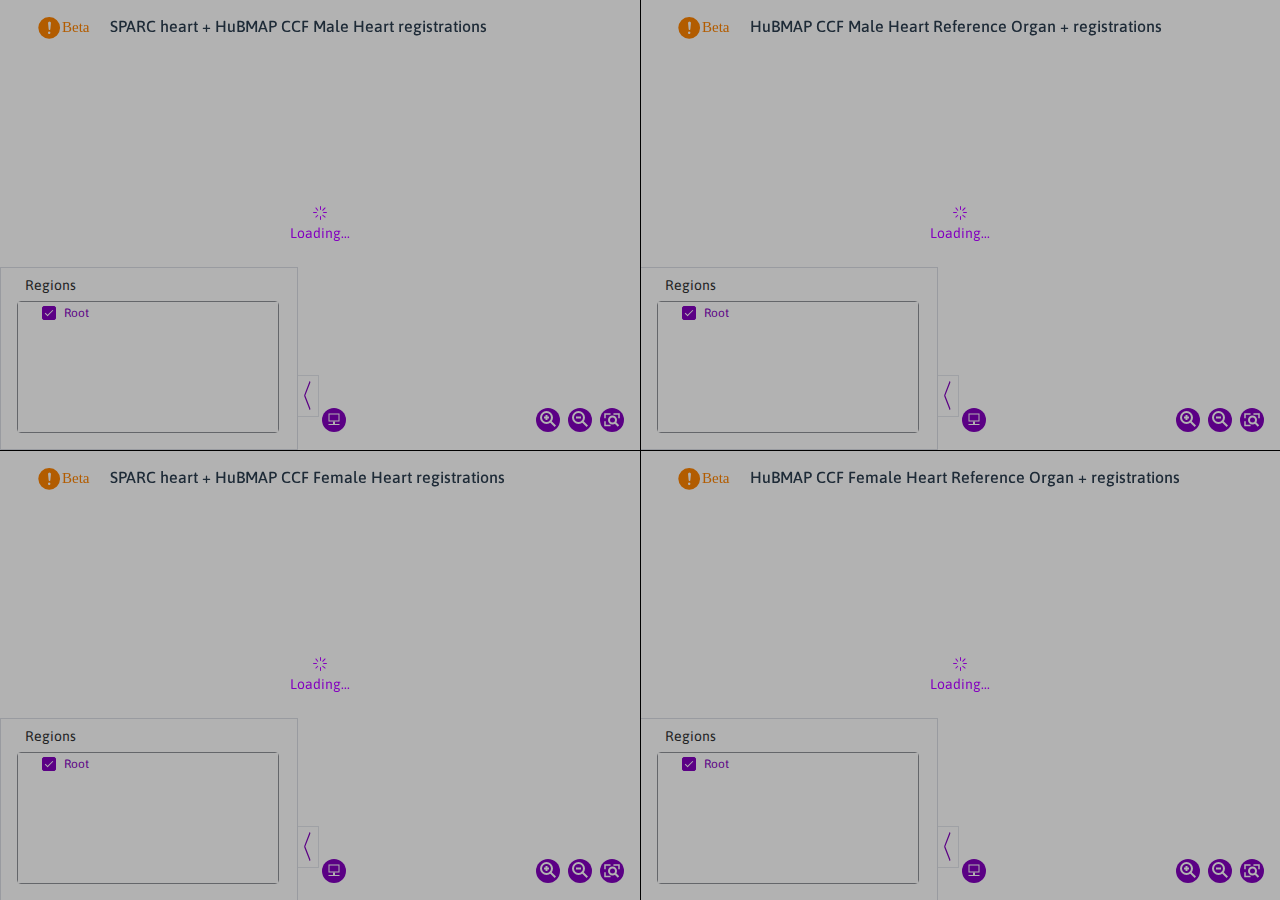
==== scaffold-viewer-demo/index.html @ 74f2f393 "Initial commit" ====
<!DOCTYPE html>
<html lang="">

<head>
  <meta charset="utf-8">
  <meta http-equiv="X-UA-Compatible" content="IE=edge">
  <meta name="viewport" content="width=device-width,initial-scale=1">
  <title>CCF-SPARC Pilot -- HuBMAP CCF Tissue Block registrations mapped to SPARC scaffold registrations</title>
  <link href="css/app.79a2d7ca.css" rel="preload" as="style">
  <link href="css/chunk-vendors.4224a44b.css" rel="preload" as="style">
  <link href="js/app.f79fb418.js" rel="preload" as="script">
  <link href="js/chunk-vendors.e2a6d10a.js" rel="preload" as="script">
  <link href="css/chunk-vendors.4224a44b.css" rel="stylesheet">
  <link href="css/app.79a2d7ca.css" rel="stylesheet">
</head>

<body>
  <div id="app"></div>
  <script src="js/chunk-vendors.e2a6d10a.js"></script>
  <script src="js/app.f79fb418.js"></script>
</body>

</html>
---- scaffold-viewer-demo/css/app.79a2d7ca.css ----
#app{font-family:Asap,sans-serif;-webkit-font-smoothing:antialiased;-moz-osx-font-smoothing:grayscale;text-align:center;color:#2c3e50;height:100%;width:100%;overflow:hidden}#app,.title{position:absolute}.title{top:17px;left:110px;z-index:1000;font-size:16px;font-weight:500}.left-top{border-right:1px solid #000;border-bottom:1px solid #000;z-index:2}.left-top,.right-top{height:50%;width:50%;position:absolute}.right-top{left:50%}.left-bottom{border-right:1px solid #000;z-index:2}.left-bottom,.right-bottom{top:50%;height:50%;width:50%;border-top:1px solid #000;position:absolute}.right-bottom{left:50%}body{margin:0}
---- scaffold-viewer-demo/css/chunk-vendors.4224a44b.css ----
@import url(https://fonts.googleapis.com/css?family=Asap:400,400i,500,600,700&display=swap);.el-tabs__header{padding:0;position:relative;margin:0 0 15px}.el-tabs__active-bar{position:absolute;bottom:0;left:0;height:2px;background-color:#409eff;z-index:1;-webkit-transition:-webkit-transform .3s cubic-bezier(.645,.045,.355,1);transition:-webkit-transform .3s cubic-bezier(.645,.045,.355,1);transition:transform .3s cubic-bezier(.645,.045,.355,1);transition:transform .3s cubic-bezier(.645,.045,.355,1),-webkit-transform .3s cubic-bezier(.645,.045,.355,1);list-style:none}.el-tabs__new-tab{float:right;border:1px solid #d3dce6;height:18px;width:18px;line-height:18px;margin:12px 0 9px 10px;border-radius:3px;text-align:center;font-size:12px;color:#d3dce6;cursor:pointer;-webkit-transition:all .15s;transition:all .15s}.el-tabs__new-tab .el-icon-plus{-webkit-transform:scale(.8);transform:scale(.8)}.el-tabs__new-tab:hover{color:#409eff}.el-tabs__nav-wrap{overflow:hidden;margin-bottom:-1px;position:relative}.el-tabs__nav-wrap:after{content:"";position:absolute;left:0;bottom:0;width:100%;height:2px;background-color:#e4e7ed;z-index:1}.el-tabs--border-card>.el-tabs__header .el-tabs__nav-wrap:after,.el-tabs--card>.el-tabs__header .el-tabs__nav-wrap:after{content:none}.el-tabs__nav-wrap.is-scrollable{padding:0 20px;-webkit-box-sizing:border-box;box-sizing:border-box}.el-tabs__nav-scroll{overflow:hidden}.el-tabs__nav-next,.el-tabs__nav-prev{position:absolute;cursor:pointer;line-height:44px;font-size:12px;color:#909399}.el-tabs__nav-next{right:0}.el-tabs__nav-prev{left:0}.el-tabs__nav{white-space:nowrap;position:relative;-webkit-transition:-webkit-transform .3s;transition:-webkit-transform .3s;transition:transform .3s;transition:transform .3s,-webkit-transform .3s;float:left;z-index:2}.el-tabs__nav.is-stretch{min-width:100%;display:-webkit-box;display:-ms-flexbox;display:flex}.el-tabs__nav.is-stretch>*{-webkit-box-flex:1;-ms-flex:1;flex:1;text-align:center}.el-tabs__item{padding:0 20px;height:40px;-webkit-box-sizing:border-box;box-sizing:border-box;line-height:40px;display:inline-block;list-style:none;font-size:14px;font-weight:500;color:#303133;position:relative}.el-tabs__item:focus,.el-tabs__item:focus:active{outline:0}.el-tabs__item:focus.is-active.is-focus:not(:active){-webkit-box-shadow:0 0 2px 2px #409eff inset;box-shadow:inset 0 0 2px 2px #409eff;border-radius:3px}.el-tabs__item .el-icon-close{border-radius:50%;text-align:center;-webkit-transition:all .3s cubic-bezier(.645,.045,.355,1);transition:all .3s cubic-bezier(.645,.045,.355,1);margin-left:5px}.el-tabs__item .el-icon-close:before{-webkit-transform:scale(.9);transform:scale(.9);display:inline-block}.el-tabs--card>.el-tabs__header .el-tabs__active-bar,.el-tabs--left.el-tabs--card .el-tabs__active-bar.is-left,.el-tabs--right.el-tabs--card .el-tabs__active-bar.is-right{display:none}.el-tabs__item .el-icon-close:hover{background-color:#c0c4cc;color:#fff}.el-tabs__item.is-active{color:#409eff}.el-tabs__item:hover{color:#409eff;cursor:pointer}.el-tabs__item.is-disabled{color:#c0c4cc;cursor:default}.el-tabs__content{overflow:hidden;position:relative}.el-tabs--card>.el-tabs__header{border-bottom:1px solid #e4e7ed}.el-tabs--card>.el-tabs__header .el-tabs__nav{border:1px solid #e4e7ed;border-bottom:none;border-radius:4px 4px 0 0;-webkit-box-sizing:border-box;box-sizing:border-box}.el-tabs--card>.el-tabs__header .el-tabs__item .el-icon-close{position:relative;font-size:12px;width:0;height:14px;vertical-align:middle;line-height:15px;overflow:hidden;top:-1px;right:-2px;-webkit-transform-origin:100% 50%;transform-origin:100% 50%}.el-tabs--card>.el-tabs__header .el-tabs__item{border-bottom:1px solid transparent;border-left:1px solid #e4e7ed;-webkit-transition:color .3s cubic-bezier(.645,.045,.355,1),padding .3s cubic-bezier(.645,.045,.355,1);transition:color .3s cubic-bezier(.645,.045,.355,1),padding .3s cubic-bezier(.645,.045,.355,1)}.el-tabs--card>.el-tabs__header .el-tabs__item:first-child{border-left:none}.el-tabs--card>.el-tabs__header .el-tabs__item.is-closable:hover{padding-left:13px;padding-right:13px}.el-tabs--card>.el-tabs__header .el-tabs__item.is-closable:hover .el-icon-close{width:14px}.el-tabs--card>.el-tabs__header .el-tabs__item.is-active{border-bottom-color:#fff}.el-tabs--card>.el-tabs__header .el-tabs__item.is-active.is-closable{padding-left:20px;padding-right:20px}.el-tabs--card>.el-tabs__header .el-tabs__item.is-active.is-closable .el-icon-close{width:14px}.el-tabs--border-card{background:#fff;border:1px solid #dcdfe6;-webkit-box-shadow:0 2px 4px 0 rgba(0,0,0,.12),0 0 6px 0 rgba(0,0,0,.04);box-shadow:0 2px 4px 0 rgba(0,0,0,.12),0 0 6px 0 rgba(0,0,0,.04)}.el-tabs--border-card>.el-tabs__content{padding:15px}.el-tabs--border-card>.el-tabs__header{background-color:#f5f7fa;border-bottom:1px solid #e4e7ed;margin:0}.el-tabs--border-card>.el-tabs__header .el-tabs__item{-webkit-transition:all .3s cubic-bezier(.645,.045,.355,1);transition:all .3s cubic-bezier(.645,.045,.355,1);border:1px solid transparent;margin-top:-1px;color:#909399}.el-tabs--border-card>.el-tabs__header .el-tabs__item+.el-tabs__item,.el-tabs--border-card>.el-tabs__header .el-tabs__item:first-child{margin-left:-1px}.el-tabs--border-card>.el-tabs__header .el-tabs__item.is-active{color:#409eff;background-color:#fff;border-right-color:#dcdfe6;border-left-color:#dcdfe6}.el-tabs--border-card>.el-tabs__header .el-tabs__item:not(.is-disabled):hover{color:#409eff}.el-tabs--border-card>.el-tabs__header .el-tabs__item.is-disabled{color:#c0c4cc}.el-tabs--border-card>.el-tabs__header .is-scrollable .el-tabs__item:first-child{margin-left:0}.el-tabs--bottom .el-tabs__item.is-bottom:nth-child(2),.el-tabs--bottom .el-tabs__item.is-top:nth-child(2),.el-tabs--top .el-tabs__item.is-bottom:nth-child(2),.el-tabs--top .el-tabs__item.is-top:nth-child(2){padding-left:0}.el-tabs--bottom .el-tabs__item.is-bottom:last-child,.el-tabs--bottom .el-tabs__item.is-top:last-child,.el-tabs--top .el-tabs__item.is-bottom:last-child,.el-tabs--top .el-tabs__item.is-top:last-child{padding-right:0}.el-tabs--bottom.el-tabs--border-card>.el-tabs__header .el-tabs__item:nth-child(2),.el-tabs--bottom.el-tabs--card>.el-tabs__header .el-tabs__item:nth-child(2),.el-tabs--bottom .el-tabs--left>.el-tabs__header .el-tabs__item:nth-child(2),.el-tabs--bottom .el-tabs--right>.el-tabs__header .el-tabs__item:nth-child(2),.el-tabs--top.el-tabs--border-card>.el-tabs__header .el-tabs__item:nth-child(2),.el-tabs--top.el-tabs--card>.el-tabs__header .el-tabs__item:nth-child(2),.el-tabs--top .el-tabs--left>.el-tabs__header .el-tabs__item:nth-child(2),.el-tabs--top .el-tabs--right>.el-tabs__header .el-tabs__item:nth-child(2){padding-left:20px}.el-tabs--bottom.el-tabs--border-card>.el-tabs__header .el-tabs__item:last-child,.el-tabs--bottom.el-tabs--card>.el-tabs__header .el-tabs__item:last-child,.el-tabs--bottom .el-tabs--left>.el-tabs__header .el-tabs__item:last-child,.el-tabs--bottom .el-tabs--right>.el-tabs__header .el-tabs__item:last-child,.el-tabs--top.el-tabs--border-card>.el-tabs__header .el-tabs__item:last-child,.el-tabs--top.el-tabs--card>.el-tabs__header .el-tabs__item:last-child,.el-tabs--top .el-tabs--left>.el-tabs__header .el-tabs__item:last-child,.el-tabs--top .el-tabs--right>.el-tabs__header .el-tabs__item:last-child{padding-right:20px}.el-tabs--bottom .el-tabs__header.is-bottom{margin-bottom:0;margin-top:10px}.el-tabs--bottom.el-tabs--border-card .el-tabs__header.is-bottom{border-bottom:0;border-top:1px solid #dcdfe6}.el-tabs--bottom.el-tabs--border-card .el-tabs__nav-wrap.is-bottom{margin-top:-1px;margin-bottom:0}.el-tabs--bottom.el-tabs--border-card .el-tabs__item.is-bottom:not(.is-active){border:1px solid transparent}.el-tabs--bottom.el-tabs--border-card .el-tabs__item.is-bottom{margin:0 -1px -1px}.el-tabs--left,.el-tabs--right{overflow:hidden}.el-tabs--left .el-tabs__header.is-left,.el-tabs--left .el-tabs__header.is-right,.el-tabs--left .el-tabs__nav-scroll,.el-tabs--left .el-tabs__nav-wrap.is-left,.el-tabs--left .el-tabs__nav-wrap.is-right,.el-tabs--right .el-tabs__header.is-left,.el-tabs--right .el-tabs__header.is-right,.el-tabs--right .el-tabs__nav-scroll,.el-tabs--right .el-tabs__nav-wrap.is-left,.el-tabs--right .el-tabs__nav-wrap.is-right{height:100%}.el-tabs--left .el-tabs__active-bar.is-left,.el-tabs--left .el-tabs__active-bar.is-right,.el-tabs--right .el-tabs__active-bar.is-left,.el-tabs--right .el-tabs__active-bar.is-right{top:0;bottom:auto;width:2px;height:auto}.el-tabs--left .el-tabs__nav-wrap.is-left,.el-tabs--left .el-tabs__nav-wrap.is-right,.el-tabs--right .el-tabs__nav-wrap.is-left,.el-tabs--right .el-tabs__nav-wrap.is-right{margin-bottom:0}.el-tabs--left .el-tabs__nav-wrap.is-left>.el-tabs__nav-next,.el-tabs--left .el-tabs__nav-wrap.is-left>.el-tabs__nav-prev,.el-tabs--left .el-tabs__nav-wrap.is-right>.el-tabs__nav-next,.el-tabs--left .el-tabs__nav-wrap.is-right>.el-tabs__nav-prev,.el-tabs--right .el-tabs__nav-wrap.is-left>.el-tabs__nav-next,.el-tabs--right .el-tabs__nav-wrap.is-left>.el-tabs__nav-prev,.el-tabs--right .el-tabs__nav-wrap.is-right>.el-tabs__nav-next,.el-tabs--right .el-tabs__nav-wrap.is-right>.el-tabs__nav-prev{height:30px;line-height:30px;width:100%;text-align:center;cursor:pointer}.el-tabs--left .el-tabs__nav-wrap.is-left>.el-tabs__nav-next i,.el-tabs--left .el-tabs__nav-wrap.is-left>.el-tabs__nav-prev i,.el-tabs--left .el-tabs__nav-wrap.is-right>.el-tabs__nav-next i,.el-tabs--left .el-tabs__nav-wrap.is-right>.el-tabs__nav-prev i,.el-tabs--right .el-tabs__nav-wrap.is-left>.el-tabs__nav-next i,.el-tabs--right .el-tabs__nav-wrap.is-left>.el-tabs__nav-prev i,.el-tabs--right .el-tabs__nav-wrap.is-right>.el-tabs__nav-next i,.el-tabs--right .el-tabs__nav-wrap.is-right>.el-tabs__nav-prev i{-webkit-transform:rotate(90deg);transform:rotate(90deg)}.el-tabs--left .el-tabs__nav-wrap.is-left>.el-tabs__nav-prev,.el-tabs--left .el-tabs__nav-wrap.is-right>.el-tabs__nav-prev,.el-tabs--right .el-tabs__nav-wrap.is-left>.el-tabs__nav-prev,.el-tabs--right .el-tabs__nav-wrap.is-right>.el-tabs__nav-prev{left:auto;top:0}.el-tabs--left .el-tabs__nav-wrap.is-left>.el-tabs__nav-next,.el-tabs--left .el-tabs__nav-wrap.is-right>.el-tabs__nav-next,.el-tabs--right .el-tabs__nav-wrap.is-left>.el-tabs__nav-next,.el-tabs--right .el-tabs__nav-wrap.is-right>.el-tabs__nav-next{right:auto;bottom:0}.el-tabs--left .el-tabs__active-bar.is-left,.el-tabs--left .el-tabs__nav-wrap.is-left:after{right:0;left:auto}.el-tabs--left .el-tabs__nav-wrap.is-left.is-scrollable,.el-tabs--left .el-tabs__nav-wrap.is-right.is-scrollable,.el-tabs--right .el-tabs__nav-wrap.is-left.is-scrollable,.el-tabs--right .el-tabs__nav-wrap.is-right.is-scrollable{padding:30px 0}.el-tabs--left .el-tabs__nav-wrap.is-left:after,.el-tabs--left .el-tabs__nav-wrap.is-right:after,.el-tabs--right .el-tabs__nav-wrap.is-left:after,.el-tabs--right .el-tabs__nav-wrap.is-right:after{height:100%;width:2px;bottom:auto;top:0}.el-tabs--left .el-tabs__nav.is-left,.el-tabs--left .el-tabs__nav.is-right,.el-tabs--right .el-tabs__nav.is-left,.el-tabs--right .el-tabs__nav.is-right{float:none}.el-tabs--left .el-tabs__item.is-left,.el-tabs--left .el-tabs__item.is-right,.el-tabs--right .el-tabs__item.is-left,.el-tabs--right .el-tabs__item.is-right{display:block}.el-tabs--left .el-tabs__header.is-left{float:left;margin-bottom:0;margin-right:10px}.el-tabs--left .el-tabs__nav-wrap.is-left{margin-right:-1px}.el-tabs--left .el-tabs__item.is-left{text-align:right}.el-tabs--left.el-tabs--card .el-tabs__item.is-left{border-left:none;border-right:1px solid #e4e7ed;border-bottom:none;border-top:1px solid #e4e7ed;text-align:left}.el-tabs--left.el-tabs--card .el-tabs__item.is-left:first-child{border-right:1px solid #e4e7ed;border-top:none}.el-tabs--left.el-tabs--card .el-tabs__item.is-left.is-active{border:1px solid #e4e7ed;border-right-color:#fff;border-left:none;border-bottom:none}.el-tabs--left.el-tabs--card .el-tabs__item.is-left.is-active:first-child{border-top:none}.el-tabs--left.el-tabs--card .el-tabs__item.is-left.is-active:last-child{border-bottom:none}.el-tabs--left.el-tabs--card .el-tabs__nav{border-radius:4px 0 0 4px;border-bottom:1px solid #e4e7ed;border-right:none}.el-tabs--left.el-tabs--card .el-tabs__new-tab{float:none}.el-tabs--left.el-tabs--border-card .el-tabs__header.is-left{border-right:1px solid #dfe4ed}.el-tabs--left.el-tabs--border-card .el-tabs__item.is-left{border:1px solid transparent;margin:-1px 0 -1px -1px}.el-tabs--left.el-tabs--border-card .el-tabs__item.is-left.is-active{border-color:#d1dbe5 transparent}.el-tabs--right .el-tabs__header.is-right{float:right;margin-bottom:0;margin-left:10px}.el-tabs--right .el-tabs__nav-wrap.is-right{margin-left:-1px}.el-tabs--right .el-tabs__nav-wrap.is-right:after{left:0;right:auto}.el-tabs--right .el-tabs__active-bar.is-right{left:0}.el-tabs--right.el-tabs--card .el-tabs__item.is-right{border-bottom:none;border-top:1px solid #e4e7ed}.el-tabs--right.el-tabs--card .el-tabs__item.is-right:first-child{border-left:1px solid #e4e7ed;border-top:none}.el-tabs--right.el-tabs--card .el-tabs__item.is-right.is-active{border:1px solid #e4e7ed;border-left-color:#fff;border-right:none;border-bottom:none}.el-tabs--right.el-tabs--card .el-tabs__item.is-right.is-active:first-child{border-top:none}.el-tabs--right.el-tabs--card .el-tabs__item.is-right.is-active:last-child{border-bottom:none}.el-tabs--right.el-tabs--card .el-tabs__nav{border-radius:0 4px 4px 0;border-bottom:1px solid #e4e7ed;border-left:none}.el-tabs--right.el-tabs--border-card .el-tabs__header.is-right{border-left:1px solid #dfe4ed}.el-tabs--right.el-tabs--border-card .el-tabs__item.is-right{border:1px solid transparent;margin:-1px -1px -1px 0}.el-tabs--right.el-tabs--border-card .el-tabs__item.is-right.is-active{border-color:#d1dbe5 transparent}.slideInLeft-transition,.slideInRight-transition{display:inline-block}.slideInRight-enter{-webkit-animation:slideInRight-enter .3s;animation:slideInRight-enter .3s}.slideInRight-leave{position:absolute;left:0;right:0;-webkit-animation:slideInRight-leave .3s;animation:slideInRight-leave .3s}.slideInLeft-enter{-webkit-animation:slideInLeft-enter .3s;animation:slideInLeft-enter .3s}.slideInLeft-leave{position:absolute;left:0;right:0;-webkit-animation:slideInLeft-leave .3s;animation:slideInLeft-leave .3s}@-webkit-keyframes slideInRight-enter{0%{opacity:0;-webkit-transform-origin:0 0;transform-origin:0 0;-webkit-transform:translateX(100%);transform:translateX(100%)}to{opacity:1;-webkit-transform-origin:0 0;transform-origin:0 0;-webkit-transform:translateX(0);transform:translateX(0)}}@keyframes slideInRight-enter{0%{opacity:0;-webkit-transform-origin:0 0;transform-origin:0 0;-webkit-transform:translateX(100%);transform:translateX(100%)}to{opacity:1;-webkit-transform-origin:0 0;transform-origin:0 0;-webkit-transform:translateX(0);transform:translateX(0)}}@-webkit-keyframes slideInRight-leave{0%{-webkit-transform-origin:0 0;transform-origin:0 0;-webkit-transform:translateX(0);transform:translateX(0);opacity:1}to{-webkit-transform-origin:0 0;transform-origin:0 0;-webkit-transform:translateX(100%);transform:translateX(100%);opacity:0}}@keyframes slideInRight-leave{0%{-webkit-transform-origin:0 0;transform-origin:0 0;-webkit-transform:translateX(0);transform:translateX(0);opacity:1}to{-webkit-transform-origin:0 0;transform-origin:0 0;-webkit-transform:translateX(100%);transform:translateX(100%);opacity:0}}@-webkit-keyframes slideInLeft-enter{0%{opacity:0;-webkit-transform-origin:0 0;transform-origin:0 0;-webkit-transform:translateX(-100%);transform:translateX(-100%)}to{opacity:1;-webkit-transform-origin:0 0;transform-origin:0 0;-webkit-transform:translateX(0);transform:translateX(0)}}@keyframes slideInLeft-enter{0%{opacity:0;-webkit-transform-origin:0 0;transform-origin:0 0;-webkit-transform:translateX(-100%);transform:translateX(-100%)}to{opacity:1;-webkit-transform-origin:0 0;transform-origin:0 0;-webkit-transform:translateX(0);transform:translateX(0)}}@-webkit-keyframes slideInLeft-leave{0%{-webkit-transform-origin:0 0;transform-origin:0 0;-webkit-transform:translateX(0);transform:translateX(0);opacity:1}to{-webkit-transform-origin:0 0;transform-origin:0 0;-webkit-transform:translateX(-100%);transform:translateX(-100%);opacity:0}}@keyframes slideInLeft-leave{0%{-webkit-transform-origin:0 0;transform-origin:0 0;-webkit-transform:translateX(0);transform:translateX(0);opacity:1}to{-webkit-transform-origin:0 0;transform-origin:0 0;-webkit-transform:translateX(-100%);transform:translateX(-100%);opacity:0}}.el-input,.el-textarea{font-size:14px;width:100%}.el-input__inner,.el-textarea__inner{background-image:none;-webkit-transition:border-color .2s cubic-bezier(.645,.045,.355,1)}.el-textarea__inner{width:100%;font-size:inherit}.el-input-group__append .el-button,.el-input-group__append .el-input,.el-input-group__prepend .el-button,.el-input-group__prepend .el-input,.el-input__inner{font-size:inherit}.el-input__inner{background-color:#fff;width:100%}.el-input__inner:hover,.el-slider__runway.disabled .el-slider__button{border-color:#c0c4cc}.el-input-number{position:relative;display:inline-block;width:180px;line-height:38px}.el-input-number .el-input{display:block}.el-input-number .el-input__inner{-webkit-appearance:none;padding-left:50px;padding-right:50px;text-align:center}.el-input-number__decrease,.el-input-number__increase{position:absolute;z-index:1;top:1px;width:40px;height:auto;text-align:center;background:#f5f7fa;color:#606266;cursor:pointer;font-size:13px}.el-input-number__decrease:hover,.el-input-number__increase:hover{color:#409eff}.el-input-number__decrease:hover:not(.is-disabled)~.el-input .el-input__inner:not(.is-disabled),.el-input-number__increase:hover:not(.is-disabled)~.el-input .el-input__inner:not(.is-disabled){border-color:#409eff}.el-input-number__decrease.is-disabled,.el-input-number__increase.is-disabled{color:#c0c4cc;cursor:not-allowed}.el-input-number__increase{right:1px;border-radius:0 4px 4px 0;border-left:1px solid #dcdfe6}.el-input-number__decrease{left:1px;border-radius:4px 0 0 4px;border-right:1px solid #dcdfe6}.el-input-number.is-disabled .el-input-number__decrease,.el-input-number.is-disabled .el-input-number__increase{border-color:#e4e7ed;color:#e4e7ed}.el-input-number.is-disabled .el-input-number__decrease:hover,.el-input-number.is-disabled .el-input-number__increase:hover{color:#e4e7ed;cursor:not-allowed}.el-input-number--medium{width:200px;line-height:34px}.el-input-number--medium .el-input-number__decrease,.el-input-number--medium .el-input-number__increase{width:36px;font-size:14px}.el-input-number--medium .el-input__inner{padding-left:43px;padding-right:43px}.el-input-number--small{width:130px;line-height:30px}.el-input-number--small .el-input-number__decrease,.el-input-number--small .el-input-number__increase{width:32px;font-size:13px}.el-input-number--small .el-input-number__decrease [class*=el-icon],.el-input-number--small .el-input-number__increase [class*=el-icon]{-webkit-transform:scale(.9);transform:scale(.9)}.el-input-number--small .el-input__inner{padding-left:39px;padding-right:39px}.el-input-number--mini{width:130px;line-height:26px}.el-input-number--mini .el-input-number__decrease,.el-input-number--mini .el-input-number__increase{width:28px;font-size:12px}.el-input-number--mini .el-input-number__decrease [class*=el-icon],.el-input-number--mini .el-input-number__increase [class*=el-icon]{-webkit-transform:scale(.8);transform:scale(.8)}.el-input-number--mini .el-input__inner{padding-left:35px;padding-right:35px}.el-input-number.is-without-controls .el-input__inner{padding-left:15px;padding-right:15px}.el-input-number.is-controls-right .el-input__inner{padding-left:15px;padding-right:50px}.el-input-number.is-controls-right .el-input-number__decrease,.el-input-number.is-controls-right .el-input-number__increase{height:auto;line-height:19px}.el-input-number.is-controls-right .el-input-number__decrease [class*=el-icon],.el-input-number.is-controls-right .el-input-number__increase [class*=el-icon]{-webkit-transform:scale(.8);transform:scale(.8)}.el-input-number.is-controls-right .el-input-number__increase{border-radius:0 4px 0 0;border-bottom:1px solid #dcdfe6}.el-input-number.is-controls-right .el-input-number__decrease{right:1px;bottom:1px;top:auto;left:auto;border-right:none;border-left:1px solid #dcdfe6;border-radius:0 0 4px}.el-input-number.is-controls-right[class*=medium] [class*=decrease],.el-input-number.is-controls-right[class*=medium] [class*=increase]{line-height:17px}.el-input-number.is-controls-right[class*=small] [class*=decrease],.el-input-number.is-controls-right[class*=small] [class*=increase]{line-height:15px}.el-input-number.is-controls-right[class*=mini] [class*=decrease],.el-input-number.is-controls-right[class*=mini] [class*=increase]{line-height:13px}.el-tooltip:focus:hover,.el-tooltip:focus:not(.focusing){outline-width:0}.el-tooltip__popper{position:absolute;border-radius:4px;padding:10px;z-index:2000;font-size:12px;line-height:1.2;min-width:10px;word-wrap:break-word}.el-tooltip__popper .popper__arrow,.el-tooltip__popper .popper__arrow:after{position:absolute;display:block;width:0;height:0;border-color:transparent;border-style:solid}.el-tooltip__popper .popper__arrow{border-width:6px}.el-tooltip__popper .popper__arrow:after{content:" ";border-width:5px}.el-tooltip__popper[x-placement^=top]{margin-bottom:12px}.el-tooltip__popper[x-placement^=top] .popper__arrow{bottom:-6px;border-top-color:#303133;border-bottom-width:0}.el-tooltip__popper[x-placement^=top] .popper__arrow:after{bottom:1px;margin-left:-5px;border-top-color:#303133;border-bottom-width:0}.el-tooltip__popper[x-placement^=bottom]{margin-top:12px}.el-tooltip__popper[x-placement^=bottom] .popper__arrow{top:-6px;border-top-width:0;border-bottom-color:#303133}.el-tooltip__popper[x-placement^=bottom] .popper__arrow:after{top:1px;margin-left:-5px;border-top-width:0;border-bottom-color:#303133}.el-tooltip__popper[x-placement^=right]{margin-left:12px}.el-tooltip__popper[x-placement^=right] .popper__arrow{left:-6px;border-right-color:#303133;border-left-width:0}.el-tooltip__popper[x-placement^=right] .popper__arrow:after{bottom:-5px;left:1px;border-right-color:#303133;border-left-width:0}.el-tooltip__popper[x-placement^=left]{margin-right:12px}.el-tooltip__popper[x-placement^=left] .popper__arrow{right:-6px;border-right-width:0;border-left-color:#303133}.el-tooltip__popper[x-placement^=left] .popper__arrow:after{right:1px;bottom:-5px;margin-left:-5px;border-right-width:0;border-left-color:#303133}.el-tooltip__popper.is-dark{background:#303133;color:#fff}.el-tooltip__popper.is-light{background:#fff;border:1px solid #303133}.el-tooltip__popper.is-light[x-placement^=top] .popper__arrow{border-top-color:#303133}.el-tooltip__popper.is-light[x-placement^=top] .popper__arrow:after{border-top-color:#fff}.el-tooltip__popper.is-light[x-placement^=bottom] .popper__arrow{border-bottom-color:#303133}.el-tooltip__popper.is-light[x-placement^=bottom] .popper__arrow:after{border-bottom-color:#fff}.el-tooltip__popper.is-light[x-placement^=left] .popper__arrow{border-left-color:#303133}.el-tooltip__popper.is-light[x-placement^=left] .popper__arrow:after{border-left-color:#fff}.el-tooltip__popper.is-light[x-placement^=right] .popper__arrow{border-right-color:#303133}.el-tooltip__popper.is-light[x-placement^=right] .popper__arrow:after{border-right-color:#fff}.el-slider:after,.el-slider:before{display:table;content:""}.el-slider__button-wrapper .el-tooltip,.el-slider__button-wrapper:after{vertical-align:middle;display:inline-block}.el-slider:after{clear:both}.el-slider__runway{width:100%;height:6px;margin:16px 0;background-color:#e4e7ed;border-radius:3px;position:relative;cursor:pointer;vertical-align:middle}.el-slider__runway.show-input{margin-right:160px;width:auto}.el-slider__runway.disabled{cursor:default}.el-slider__runway.disabled .el-slider__bar{background-color:#c0c4cc}.el-slider__runway.disabled .el-slider__button-wrapper.dragging,.el-slider__runway.disabled .el-slider__button-wrapper.hover,.el-slider__runway.disabled .el-slider__button-wrapper:hover{cursor:not-allowed}.el-slider__runway.disabled .el-slider__button.dragging,.el-slider__runway.disabled .el-slider__button.hover,.el-slider__runway.disabled .el-slider__button:hover{-webkit-transform:scale(1);transform:scale(1);cursor:not-allowed}.el-slider__button-wrapper,.el-slider__stop{-webkit-transform:translateX(-50%);position:absolute}.el-slider__input{float:right;margin-top:3px;width:130px}.el-slider__input.el-input-number--mini{margin-top:5px}.el-slider__input.el-input-number--medium{margin-top:0}.el-slider__input.el-input-number--large{margin-top:-2px}.el-slider__bar{height:6px;background-color:#409eff;border-top-left-radius:3px;border-bottom-left-radius:3px;position:absolute}.el-slider__button-wrapper{height:36px;width:36px;z-index:1001;top:-15px;-webkit-transform:translateX(-50%);transform:translateX(-50%);background-color:transparent;text-align:center;-webkit-user-select:none;-moz-user-select:none;-ms-user-select:none;user-select:none;line-height:normal}.el-slider__button-wrapper:after{content:"";height:100%}.el-slider__button-wrapper.hover,.el-slider__button-wrapper:hover{cursor:-webkit-grab;cursor:grab}.el-slider__button-wrapper.dragging{cursor:-webkit-grabbing;cursor:grabbing}.el-slider__button{width:16px;height:16px;border:2px solid #409eff;background-color:#fff;border-radius:50%;-webkit-transition:.2s;transition:.2s;-webkit-user-select:none;-moz-user-select:none;-ms-user-select:none;user-select:none}.el-slider__button.dragging,.el-slider__button.hover,.el-slider__button:hover{-webkit-transform:scale(1.2);transform:scale(1.2)}.el-slider__button.hover,.el-slider__button:hover{cursor:-webkit-grab;cursor:grab}.el-slider__button.dragging{cursor:-webkit-grabbing;cursor:grabbing}.el-slider__stop{height:6px;width:6px;border-radius:100%;background-color:#fff;-webkit-transform:translateX(-50%);transform:translateX(-50%)}.el-slider__marks{top:0;left:12px;width:18px;height:100%}.el-slider__marks-text{position:absolute;-webkit-transform:translateX(-50%);transform:translateX(-50%);font-size:14px;color:#909399;margin-top:15px}.el-slider.is-vertical{position:relative}.el-slider.is-vertical .el-slider__runway{width:6px;height:100%;margin:0 16px}.el-slider.is-vertical .el-slider__bar{width:6px;height:auto;border-radius:0 0 3px 3px}.el-slider.is-vertical .el-slider__button-wrapper{top:auto;left:-15px}.el-slider.is-vertical .el-slider__button-wrapper,.el-slider.is-vertical .el-slider__stop{-webkit-transform:translateY(50%);transform:translateY(50%)}.el-slider.is-vertical.el-slider--with-input{padding-bottom:58px}.el-slider.is-vertical.el-slider--with-input .el-slider__input{overflow:visible;float:none;position:absolute;bottom:22px;width:36px;margin-top:15px}.el-slider.is-vertical.el-slider--with-input .el-slider__input .el-input__inner{text-align:center;padding-left:5px;padding-right:5px}.el-slider.is-vertical.el-slider--with-input .el-slider__input .el-input-number__decrease,.el-slider.is-vertical.el-slider--with-input .el-slider__input .el-input-number__increase{top:32px;margin-top:-1px;border:1px solid #dcdfe6;line-height:20px;-webkit-box-sizing:border-box;box-sizing:border-box;-webkit-transition:border-color .2s cubic-bezier(.645,.045,.355,1);transition:border-color .2s cubic-bezier(.645,.045,.355,1)}.el-slider.is-vertical.el-slider--with-input .el-slider__input .el-input-number__decrease{width:18px;right:18px;border-bottom-left-radius:4px}.el-slider.is-vertical.el-slider--with-input .el-slider__input .el-input-number__increase{width:19px;border-bottom-right-radius:4px}.el-slider.is-vertical.el-slider--with-input .el-slider__input .el-input-number__increase~.el-input .el-input__inner{border-bottom-left-radius:0;border-bottom-right-radius:0}.el-slider.is-vertical.el-slider--with-input .el-slider__input:hover .el-input-number__decrease,.el-slider.is-vertical.el-slider--with-input .el-slider__input:hover .el-input-number__increase{border-color:#c0c4cc}.el-slider.is-vertical.el-slider--with-input .el-slider__input:active .el-input-number__decrease,.el-slider.is-vertical.el-slider--with-input .el-slider__input:active .el-input-number__increase{border-color:#409eff}.el-slider.is-vertical .el-slider__marks-text{margin-top:0;left:15px;-webkit-transform:translateY(50%);transform:translateY(50%)}.el-popper[x-placement^=top]{margin-bottom:12px}.el-select-dropdown{position:absolute;z-index:1001;border:1px solid #e4e7ed;border-radius:4px;background-color:#fff;-webkit-box-shadow:0 2px 12px 0 rgba(0,0,0,.1);box-shadow:0 2px 12px 0 rgba(0,0,0,.1);-webkit-box-sizing:border-box;box-sizing:border-box;margin:5px 0}.el-select-dropdown.is-multiple .el-select-dropdown__item{padding-right:40px}.el-select-dropdown.is-multiple .el-select-dropdown__item.selected{color:#409eff;background-color:#fff}.el-select-dropdown.is-multiple .el-select-dropdown__item.selected.hover{background-color:#f5f7fa}.el-select-dropdown.is-multiple .el-select-dropdown__item.selected:after{position:absolute;right:20px;font-family:element-icons;content:"\e6da";font-size:12px;font-weight:700;-webkit-font-smoothing:antialiased;-moz-osx-font-smoothing:grayscale}.el-select-dropdown .el-scrollbar.is-empty .el-select-dropdown__list{padding:0}.el-select-dropdown__empty{padding:10px 0;margin:0;text-align:center;color:#999;font-size:14px}.el-select-dropdown__wrap{max-height:274px}.el-select-dropdown__list{list-style:none;padding:6px 0;margin:0;-webkit-box-sizing:border-box;box-sizing:border-box}.el-textarea{position:relative;display:inline-block;width:100%;vertical-align:bottom;font-size:14px}.el-input__inner,.el-textarea__inner{color:#606266;font-size:inherit;width:100%;-webkit-box-sizing:border-box}.el-textarea__inner{display:block;resize:vertical;padding:5px 15px;line-height:1.5;-webkit-box-sizing:border-box;box-sizing:border-box;background-color:#fff;background-image:none;border:1px solid #dcdfe6;border-radius:4px;-webkit-transition:border-color .2s cubic-bezier(.645,.045,.355,1);transition:border-color .2s cubic-bezier(.645,.045,.355,1)}.el-textarea__inner::-webkit-input-placeholder{color:#c0c4cc}.el-textarea__inner:-ms-input-placeholder{color:#c0c4cc}.el-textarea__inner::-ms-input-placeholder{color:#c0c4cc}.el-textarea__inner::-moz-placeholder{color:#c0c4cc}.el-textarea__inner::placeholder{color:#c0c4cc}.el-textarea__inner:hover{border-color:#c0c4cc}.el-textarea__inner:focus{outline:0;border-color:#409eff}.el-textarea .el-input__count{color:#909399;background:#fff;position:absolute;font-size:12px;bottom:5px;right:10px}.el-textarea.is-disabled .el-textarea__inner{background-color:#f5f7fa;border-color:#e4e7ed;color:#c0c4cc;cursor:not-allowed}.el-textarea.is-disabled .el-textarea__inner::-webkit-input-placeholder{color:#c0c4cc}.el-textarea.is-disabled .el-textarea__inner:-ms-input-placeholder{color:#c0c4cc}.el-textarea.is-disabled .el-textarea__inner::-ms-input-placeholder{color:#c0c4cc}.el-textarea.is-disabled .el-textarea__inner::-moz-placeholder{color:#c0c4cc}.el-textarea.is-disabled .el-textarea__inner::placeholder{color:#c0c4cc}.el-textarea.is-exceed .el-textarea__inner{border-color:#f56c6c}.el-textarea.is-exceed .el-input__count{color:#f56c6c}.el-input{position:relative;font-size:14px;display:inline-block;width:100%}.el-input::-webkit-scrollbar{z-index:11;width:6px}.el-input::-webkit-scrollbar:horizontal{height:6px}.el-input::-webkit-scrollbar-thumb{border-radius:5px;width:6px;background:#b4bccc}.el-input::-webkit-scrollbar-corner,.el-input::-webkit-scrollbar-track{background:#fff}.el-input::-webkit-scrollbar-track-piece{background:#fff;width:6px}.el-input__inner,.el-select-dropdown__item.is-disabled:hover{background-color:#fff}.el-input .el-input__clear{color:#c0c4cc;font-size:14px;cursor:pointer;-webkit-transition:color .2s cubic-bezier(.645,.045,.355,1);transition:color .2s cubic-bezier(.645,.045,.355,1)}.el-input .el-input__clear:hover{color:#909399}.el-input .el-input__count{height:100%;display:-webkit-inline-box;display:-ms-inline-flexbox;display:inline-flex;-webkit-box-align:center;-ms-flex-align:center;align-items:center;color:#909399;font-size:12px}.el-input .el-input__count .el-input__count-inner{background:#fff;line-height:normal;display:inline-block;padding:0 5px}.el-input__inner{-webkit-appearance:none;background-image:none;border-radius:4px;border:1px solid #dcdfe6;-webkit-box-sizing:border-box;box-sizing:border-box;display:inline-block;height:40px;line-height:40px;outline:0;padding:0 15px;-webkit-transition:border-color .2s cubic-bezier(.645,.045,.355,1);transition:border-color .2s cubic-bezier(.645,.045,.355,1)}.el-input__inner:hover,.el-select:hover .el-input__inner{border-color:#c0c4cc}.el-input__prefix,.el-input__suffix{top:0;-webkit-transition:all .3s;height:100%;color:#c0c4cc;position:absolute;text-align:center}.el-input__inner::-ms-reveal{display:none}.el-input__inner::-webkit-input-placeholder{color:#c0c4cc}.el-input__inner:-ms-input-placeholder{color:#c0c4cc}.el-input__inner::-ms-input-placeholder{color:#c0c4cc}.el-input__inner::-moz-placeholder{color:#c0c4cc}.el-input__inner::placeholder{color:#c0c4cc}.el-input.is-active .el-input__inner,.el-input__inner:focus{border-color:#409eff;outline:0}.el-input__suffix{right:5px;-webkit-transition:all .3s;transition:all .3s;pointer-events:none}.el-input__suffix-inner{pointer-events:all}.el-input__prefix{left:5px}.el-input__icon,.el-input__prefix{-webkit-transition:all .3s;transition:all .3s}.el-input__icon{height:100%;width:25px;text-align:center;line-height:40px}.el-input__icon:after{content:"";height:100%;width:0;display:inline-block;vertical-align:middle}.el-input__validateIcon{pointer-events:none}.el-input.is-disabled .el-input__inner{background-color:#f5f7fa;border-color:#e4e7ed;color:#c0c4cc;cursor:not-allowed}.el-input.is-disabled .el-input__inner::-webkit-input-placeholder{color:#c0c4cc}.el-input.is-disabled .el-input__inner:-ms-input-placeholder{color:#c0c4cc}.el-input.is-disabled .el-input__inner::-ms-input-placeholder{color:#c0c4cc}.el-input.is-disabled .el-input__inner::-moz-placeholder{color:#c0c4cc}.el-input.is-disabled .el-input__inner::placeholder{color:#c0c4cc}.el-input.is-disabled .el-input__icon{cursor:not-allowed}.el-input.is-exceed .el-input__inner{border-color:#f56c6c}.el-input.is-exceed .el-input__suffix .el-input__count{color:#f56c6c}.el-input--suffix .el-input__inner{padding-right:30px}.el-input--prefix .el-input__inner{padding-left:30px}.el-input--medium{font-size:14px}.el-input--medium .el-input__inner{height:36px;line-height:36px}.el-input--medium .el-input__icon{line-height:36px}.el-input--small{font-size:13px}.el-input--small .el-input__inner{height:32px;line-height:32px}.el-input--small .el-input__icon{line-height:32px}.el-input--mini{font-size:12px}.el-input--mini .el-input__inner{height:28px;line-height:28px}.el-input--mini .el-input__icon{line-height:28px}.el-input-group{line-height:normal;display:inline-table;width:100%;border-collapse:separate;border-spacing:0}.el-input-group>.el-input__inner{vertical-align:middle;display:table-cell}.el-input-group__append,.el-input-group__prepend{background-color:#f5f7fa;color:#909399;vertical-align:middle;display:table-cell;position:relative;border:1px solid #dcdfe6;border-radius:4px;padding:0 20px;width:1px;white-space:nowrap}.el-input-group--prepend .el-input__inner,.el-input-group__append{border-top-left-radius:0;border-bottom-left-radius:0}.el-input-group--append .el-input__inner,.el-input-group__prepend{border-top-right-radius:0;border-bottom-right-radius:0}.el-input-group__append:focus,.el-input-group__prepend:focus{outline:0}.el-input-group__append .el-button,.el-input-group__append .el-select,.el-input-group__prepend .el-button,.el-input-group__prepend .el-select{display:inline-block;margin:-10px -20px}.el-input-group__append button.el-button,.el-input-group__append div.el-select .el-input__inner,.el-input-group__append div.el-select:hover .el-input__inner,.el-input-group__prepend button.el-button,.el-input-group__prepend div.el-select .el-input__inner,.el-input-group__prepend div.el-select:hover .el-input__inner{border-color:transparent;background-color:transparent;color:inherit;border-top:0;border-bottom:0}.el-input-group__append .el-button,.el-input-group__append .el-input,.el-input-group__prepend .el-button,.el-input-group__prepend .el-input{font-size:inherit}.el-input-group__prepend{border-right:0}.el-input-group__append{border-left:0}.el-input-group--append .el-select .el-input.is-focus .el-input__inner,.el-input-group--prepend .el-select .el-input.is-focus .el-input__inner{border-color:transparent}.el-input__inner::-ms-clear{display:none;width:0;height:0}.el-tag{background-color:#ecf5ff;border-color:#d9ecff;display:inline-block;height:32px;padding:0 10px;line-height:30px;font-size:12px;color:#409eff;border-width:1px;border-style:solid;border-radius:4px;-webkit-box-sizing:border-box;box-sizing:border-box;white-space:nowrap}.el-tag.is-hit{border-color:#409eff}.el-tag .el-tag__close{color:#409eff}.el-tag .el-tag__close:hover{color:#fff;background-color:#409eff}.el-tag.el-tag--info{background-color:#f4f4f5;border-color:#e9e9eb;color:#909399}.el-tag.el-tag--info.is-hit{border-color:#909399}.el-tag.el-tag--info .el-tag__close{color:#909399}.el-tag.el-tag--info .el-tag__close:hover{color:#fff;background-color:#909399}.el-tag.el-tag--success{background-color:#f0f9eb;border-color:#e1f3d8;color:#67c23a}.el-tag.el-tag--success.is-hit{border-color:#67c23a}.el-tag.el-tag--success .el-tag__close{color:#67c23a}.el-tag.el-tag--success .el-tag__close:hover{color:#fff;background-color:#67c23a}.el-tag.el-tag--warning{background-color:#fdf6ec;border-color:#faecd8;color:#e6a23c}.el-tag.el-tag--warning.is-hit{border-color:#e6a23c}.el-tag.el-tag--warning .el-tag__close{color:#e6a23c}.el-tag.el-tag--warning .el-tag__close:hover{color:#fff;background-color:#e6a23c}.el-tag.el-tag--danger{background-color:#fef0f0;border-color:#fde2e2;color:#f56c6c}.el-tag.el-tag--danger.is-hit{border-color:#f56c6c}.el-tag.el-tag--danger .el-tag__close{color:#f56c6c}.el-tag.el-tag--danger .el-tag__close:hover{color:#fff;background-color:#f56c6c}.el-tag .el-icon-close{border-radius:50%;text-align:center;position:relative;cursor:pointer;font-size:12px;height:16px;width:16px;line-height:16px;vertical-align:middle;top:-1px;right:-5px}.el-tag .el-icon-close:before{display:block}.el-tag--dark{background-color:#409eff;color:#fff}.el-tag--dark,.el-tag--dark.is-hit{border-color:#409eff}.el-tag--dark .el-tag__close{color:#fff}.el-tag--dark .el-tag__close:hover{color:#fff;background-color:#66b1ff}.el-tag--dark.el-tag--info{background-color:#909399;border-color:#909399;color:#fff}.el-tag--dark.el-tag--info.is-hit{border-color:#909399}.el-tag--dark.el-tag--info .el-tag__close{color:#fff}.el-tag--dark.el-tag--info .el-tag__close:hover{color:#fff;background-color:#a6a9ad}.el-tag--dark.el-tag--success{background-color:#67c23a;border-color:#67c23a;color:#fff}.el-tag--dark.el-tag--success.is-hit{border-color:#67c23a}.el-tag--dark.el-tag--success .el-tag__close{color:#fff}.el-tag--dark.el-tag--success .el-tag__close:hover{color:#fff;background-color:#85ce61}.el-tag--dark.el-tag--warning{background-color:#e6a23c;border-color:#e6a23c;color:#fff}.el-tag--dark.el-tag--warning.is-hit{border-color:#e6a23c}.el-tag--dark.el-tag--warning .el-tag__close{color:#fff}.el-tag--dark.el-tag--warning .el-tag__close:hover{color:#fff;background-color:#ebb563}.el-tag--dark.el-tag--danger{background-color:#f56c6c;border-color:#f56c6c;color:#fff}.el-tag--dark.el-tag--danger.is-hit{border-color:#f56c6c}.el-tag--dark.el-tag--danger .el-tag__close{color:#fff}.el-tag--dark.el-tag--danger .el-tag__close:hover{color:#fff;background-color:#f78989}.el-tag--plain{background-color:#fff;border-color:#b3d8ff;color:#409eff}.el-tag--plain.is-hit{border-color:#409eff}.el-tag--plain .el-tag__close{color:#409eff}.el-tag--plain .el-tag__close:hover{color:#fff;background-color:#409eff}.el-tag--plain.el-tag--info{background-color:#fff;border-color:#d3d4d6;color:#909399}.el-tag--plain.el-tag--info.is-hit{border-color:#909399}.el-tag--plain.el-tag--info .el-tag__close{color:#909399}.el-tag--plain.el-tag--info .el-tag__close:hover{color:#fff;background-color:#909399}.el-tag--plain.el-tag--success{background-color:#fff;border-color:#c2e7b0;color:#67c23a}.el-tag--plain.el-tag--success.is-hit{border-color:#67c23a}.el-tag--plain.el-tag--success .el-tag__close{color:#67c23a}.el-tag--plain.el-tag--success .el-tag__close:hover{color:#fff;background-color:#67c23a}.el-tag--plain.el-tag--warning{background-color:#fff;border-color:#f5dab1;color:#e6a23c}.el-tag--plain.el-tag--warning.is-hit{border-color:#e6a23c}.el-tag--plain.el-tag--warning .el-tag__close{color:#e6a23c}.el-tag--plain.el-tag--warning .el-tag__close:hover{color:#fff;background-color:#e6a23c}.el-tag--plain.el-tag--danger{background-color:#fff;border-color:#fbc4c4;color:#f56c6c}.el-tag--plain.el-tag--danger.is-hit{border-color:#f56c6c}.el-tag--plain.el-tag--danger .el-tag__close{color:#f56c6c}.el-tag--plain.el-tag--danger .el-tag__close:hover{color:#fff;background-color:#f56c6c}.el-tag--medium{height:28px;line-height:26px}.el-tag--medium .el-icon-close{-webkit-transform:scale(.8);transform:scale(.8)}.el-tag--small{height:24px;padding:0 8px;line-height:22px}.el-tag--small .el-icon-close{-webkit-transform:scale(.8);transform:scale(.8)}.el-tag--mini{height:20px;padding:0 5px;line-height:19px}.el-tag--mini .el-icon-close{margin-left:-3px;-webkit-transform:scale(.7);transform:scale(.7)}.el-select-group{margin:0;padding:0}.el-select-group__wrap{position:relative;list-style:none;margin:0;padding:0}.el-select-group__wrap:not(:last-of-type){padding-bottom:24px}.el-select-group__wrap:not(:last-of-type):after{content:"";position:absolute;display:block;left:20px;right:20px;bottom:12px;height:1px;background:#e4e7ed}.el-select-group__title{padding-left:20px;font-size:12px;color:#909399;line-height:30px}.el-select-group .el-select-dropdown__item{padding-left:20px}.el-scrollbar{overflow:hidden;position:relative}.el-scrollbar:active>.el-scrollbar__bar,.el-scrollbar:focus>.el-scrollbar__bar,.el-scrollbar:hover>.el-scrollbar__bar{opacity:1;-webkit-transition:opacity .34s ease-out;transition:opacity .34s ease-out}.el-scrollbar__wrap{overflow:scroll;height:100%}.el-scrollbar__wrap--hidden-default{scrollbar-width:none}.el-scrollbar__wrap--hidden-default::-webkit-scrollbar{width:0;height:0}.el-scrollbar__thumb{position:relative;display:block;width:0;height:0;cursor:pointer;border-radius:inherit;background-color:rgba(144,147,153,.3);-webkit-transition:background-color .3s;transition:background-color .3s}.el-scrollbar__thumb:hover{background-color:rgba(144,147,153,.5)}.el-scrollbar__bar{position:absolute;right:2px;bottom:2px;z-index:1;border-radius:4px;opacity:0;-webkit-transition:opacity .12s ease-out;transition:opacity .12s ease-out}.el-scrollbar__bar.is-vertical{width:6px;top:2px}.el-scrollbar__bar.is-vertical>div{width:100%}.el-scrollbar__bar.is-horizontal{height:6px;left:2px}.el-scrollbar__bar.is-horizontal>div{height:100%}.el-select{display:inline-block;position:relative}.el-select .el-select__tags>span{display:contents}.el-select .el-input__inner{cursor:pointer;padding-right:35px}.el-select .el-input__inner:focus{border-color:#409eff}.el-select .el-input .el-select__caret{color:#c0c4cc;font-size:14px;-webkit-transition:-webkit-transform .3s;transition:-webkit-transform .3s;transition:transform .3s;transition:transform .3s,-webkit-transform .3s;-webkit-transform:rotate(180deg);transform:rotate(180deg);cursor:pointer}.el-select .el-input .el-select__caret.is-reverse{-webkit-transform:rotate(0);transform:rotate(0)}.el-select .el-input .el-select__caret.is-show-close{font-size:14px;text-align:center;-webkit-transform:rotate(180deg);transform:rotate(180deg);border-radius:100%;color:#c0c4cc;-webkit-transition:color .2s cubic-bezier(.645,.045,.355,1);transition:color .2s cubic-bezier(.645,.045,.355,1)}.el-select .el-input .el-select__caret.is-show-close:hover{color:#909399}.el-select .el-input.is-disabled .el-input__inner{cursor:not-allowed}.el-select .el-input.is-disabled .el-input__inner:hover{border-color:#e4e7ed}.el-select .el-input.is-focus .el-input__inner{border-color:#409eff}.el-select>.el-input{display:block}.el-select__input{border:none;outline:0;padding:0;margin-left:15px;color:#666;font-size:14px;-webkit-appearance:none;-moz-appearance:none;appearance:none;height:28px;background-color:transparent}.el-select__input.is-mini{height:14px}.el-select__close{cursor:pointer;position:absolute;top:8px;z-index:1000;right:25px;color:#c0c4cc;line-height:18px;font-size:14px}.el-select__close:hover{color:#909399}.el-select__tags{position:absolute;line-height:normal;white-space:normal;z-index:1;top:50%;-webkit-transform:translateY(-50%);transform:translateY(-50%);display:-webkit-box;display:-ms-flexbox;display:flex;-webkit-box-align:center;-ms-flex-align:center;align-items:center;-ms-flex-wrap:wrap;flex-wrap:wrap}.el-select__tags-text{overflow:hidden;text-overflow:ellipsis}.el-select .el-tag{-webkit-box-sizing:border-box;box-sizing:border-box;border-color:transparent;margin:2px 0 2px 6px;background-color:#f0f2f5;display:-webkit-box;display:-ms-flexbox;display:flex;max-width:100%;-webkit-box-align:center;-ms-flex-align:center;align-items:center}.el-select .el-tag__close.el-icon-close{background-color:#c0c4cc;top:0;color:#fff;-ms-flex-negative:0;flex-shrink:0}.el-select .el-tag__close.el-icon-close:hover{background-color:#909399}.el-select .el-tag__close.el-icon-close:before{display:block;-webkit-transform:translateY(.5px);transform:translateY(.5px)}.el-row{position:relative;-webkit-box-sizing:border-box;box-sizing:border-box}.el-row:after,.el-row:before{display:table;content:""}.el-row:after{clear:both}.el-row--flex{display:-webkit-box;display:-ms-flexbox;display:flex}.el-row--flex:after,.el-row--flex:before{display:none}.el-row--flex.is-justify-center{-webkit-box-pack:center;-ms-flex-pack:center;justify-content:center}.el-row--flex.is-justify-end{-webkit-box-pack:end;-ms-flex-pack:end;justify-content:flex-end}.el-row--flex.is-justify-space-between{-webkit-box-pack:justify;-ms-flex-pack:justify;justify-content:space-between}.el-row--flex.is-justify-space-around{-ms-flex-pack:distribute;justify-content:space-around}.el-row--flex.is-align-top{-webkit-box-align:start;-ms-flex-align:start;align-items:flex-start}.el-row--flex.is-align-middle{-webkit-box-align:center;-ms-flex-align:center;align-items:center}.el-row--flex.is-align-bottom{-webkit-box-align:end;-ms-flex-align:end;align-items:flex-end}.el-popover__title,.el-popper[x-placement^=top]{margin-bottom:12px}.el-popper .popper__arrow,.el-popper .popper__arrow:after{position:absolute;display:block;width:0;height:0;border-color:transparent;border-style:solid}.el-popper .popper__arrow{border-width:6px;-webkit-filter:drop-shadow(0 2px 12px rgba(0,0,0,.03));filter:drop-shadow(0 2px 12px rgba(0,0,0,.03))}.el-popper .popper__arrow:after{content:" ";border-width:6px}.el-popper[x-placement^=top] .popper__arrow{bottom:-6px;left:50%;margin-right:3px;border-top-color:#ebeef5;border-bottom-width:0}.el-popper[x-placement^=top] .popper__arrow:after{bottom:1px;margin-left:-6px;border-top-color:#fff;border-bottom-width:0}.el-popper[x-placement^=bottom]{margin-top:12px}.el-popper[x-placement^=bottom] .popper__arrow{top:-6px;left:50%;margin-right:3px;border-top-width:0;border-bottom-color:#ebeef5}.el-popper[x-placement^=bottom] .popper__arrow:after{top:1px;margin-left:-6px;border-top-width:0;border-bottom-color:#fff}.el-popper[x-placement^=right]{margin-left:12px}.el-popper[x-placement^=right] .popper__arrow{top:50%;left:-6px;margin-bottom:3px;border-right-color:#ebeef5;border-left-width:0}.el-popper[x-placement^=right] .popper__arrow:after{bottom:-6px;left:1px;border-right-color:#fff;border-left-width:0}.el-popper[x-placement^=left]{margin-right:12px}.el-popper[x-placement^=left] .popper__arrow{top:50%;right:-6px;margin-bottom:3px;border-right-width:0;border-left-color:#ebeef5}.el-popper[x-placement^=left] .popper__arrow:after{right:1px;bottom:-6px;margin-left:-6px;border-right-width:0;border-left-color:#fff}.el-popover{position:absolute;background:#fff;min-width:150px;border-radius:4px;border:1px solid #ebeef5;padding:12px;z-index:2000;color:#606266;line-height:1.4;text-align:justify;font-size:14px;-webkit-box-shadow:0 2px 12px 0 rgba(0,0,0,.1);box-shadow:0 2px 12px 0 rgba(0,0,0,.1);word-break:break-all}.el-popover--plain{padding:18px 20px}.el-popover__title{color:#303133;font-size:16px;line-height:1}.el-popover:focus,.el-popover:focus:active,.el-popover__reference:focus:hover,.el-popover__reference:focus:not(.focusing){outline-width:0}.el-select-dropdown__item{font-size:14px;padding:0 20px;position:relative;white-space:nowrap;overflow:hidden;text-overflow:ellipsis;color:#606266;height:34px;line-height:34px;-webkit-box-sizing:border-box;box-sizing:border-box;cursor:pointer}.el-select-dropdown__item.is-disabled{color:#c0c4cc;cursor:not-allowed}.el-select-dropdown__item.is-disabled:hover{background-color:#fff}.el-select-dropdown__item.hover,.el-select-dropdown__item:hover{background-color:#f5f7fa}.el-select-dropdown__item.selected{color:#409eff;font-weight:700}.el-loading-parent--relative{position:relative!important}.el-loading-parent--hidden{overflow:hidden!important}.el-loading-mask{position:absolute;z-index:2000;background-color:hsla(0,0%,100%,.9);margin:0;top:0;right:0;bottom:0;left:0;-webkit-transition:opacity .3s;transition:opacity .3s}.el-loading-mask.is-fullscreen{position:fixed}.el-loading-mask.is-fullscreen .el-loading-spinner{margin-top:-25px}.el-loading-mask.is-fullscreen .el-loading-spinner .circular{height:50px;width:50px}.el-loading-spinner{top:50%;margin-top:-21px;width:100%;text-align:center;position:absolute}.el-loading-spinner .el-loading-text{color:#409eff;margin:3px 0;font-size:14px}.el-loading-spinner .circular{height:42px;width:42px;-webkit-animation:loading-rotate 2s linear infinite;animation:loading-rotate 2s linear infinite}.el-loading-spinner .path{-webkit-animation:loading-dash 1.5s ease-in-out infinite;animation:loading-dash 1.5s ease-in-out infinite;stroke-dasharray:90,150;stroke-dashoffset:0;stroke-width:2;stroke:#409eff;stroke-linecap:round}.el-loading-spinner i{color:#409eff}.el-loading-fade-enter,.el-loading-fade-leave-active{opacity:0}@-webkit-keyframes loading-rotate{to{-webkit-transform:rotate(1turn);transform:rotate(1turn)}}@keyframes loading-rotate{to{-webkit-transform:rotate(1turn);transform:rotate(1turn)}}@-webkit-keyframes loading-dash{0%{stroke-dasharray:1,200;stroke-dashoffset:0}50%{stroke-dasharray:90,150;stroke-dashoffset:-40px}to{stroke-dasharray:90,150;stroke-dashoffset:-120px}}@keyframes loading-dash{0%{stroke-dasharray:1,200;stroke-dashoffset:0}50%{stroke-dasharray:90,150;stroke-dashoffset:-40px}to{stroke-dasharray:90,150;stroke-dashoffset:-120px}}.el-col-pull-0,.el-col-pull-1,.el-col-pull-2,.el-col-pull-3,.el-col-pull-4,.el-col-pull-5,.el-col-pull-6,.el-col-pull-7,.el-col-pull-8,.el-col-pull-9,.el-col-pull-10,.el-col-pull-11,.el-col-pull-12,.el-col-pull-13,.el-col-pull-14,.el-col-pull-15,.el-col-pull-16,.el-col-pull-17,.el-col-pull-18,.el-col-pull-19,.el-col-pull-20,.el-col-pull-21,.el-col-pull-22,.el-col-pull-23,.el-col-pull-24,.el-col-push-0,.el-col-push-1,.el-col-push-2,.el-col-push-3,.el-col-push-4,.el-col-push-5,.el-col-push-6,.el-col-push-7,.el-col-push-8,.el-col-push-9,.el-col-push-10,.el-col-push-11,.el-col-push-12,.el-col-push-13,.el-col-push-14,.el-col-push-15,.el-col-push-16,.el-col-push-17,.el-col-push-18,.el-col-push-19,.el-col-push-20,.el-col-push-21,.el-col-push-22,.el-col-push-23,.el-col-push-24{position:relative}[class*=el-col-]{float:left;-webkit-box-sizing:border-box;box-sizing:border-box}.el-col-0{display:none;width:0}.el-col-offset-0{margin-left:0}.el-col-pull-0{right:0}.el-col-push-0{left:0}.el-col-1{width:4.16667%}.el-col-offset-1{margin-left:4.16667%}.el-col-pull-1{right:4.16667%}.el-col-push-1{left:4.16667%}.el-col-2{width:8.33333%}.el-col-offset-2{margin-left:8.33333%}.el-col-pull-2{right:8.33333%}.el-col-push-2{left:8.33333%}.el-col-3{width:12.5%}.el-col-offset-3{margin-left:12.5%}.el-col-pull-3{right:12.5%}.el-col-push-3{left:12.5%}.el-col-4{width:16.66667%}.el-col-offset-4{margin-left:16.66667%}.el-col-pull-4{right:16.66667%}.el-col-push-4{left:16.66667%}.el-col-5{width:20.83333%}.el-col-offset-5{margin-left:20.83333%}.el-col-pull-5{right:20.83333%}.el-col-push-5{left:20.83333%}.el-col-6{width:25%}.el-col-offset-6{margin-left:25%}.el-col-pull-6{right:25%}.el-col-push-6{left:25%}.el-col-7{width:29.16667%}.el-col-offset-7{margin-left:29.16667%}.el-col-pull-7{right:29.16667%}.el-col-push-7{left:29.16667%}.el-col-8{width:33.33333%}.el-col-offset-8{margin-left:33.33333%}.el-col-pull-8{right:33.33333%}.el-col-push-8{left:33.33333%}.el-col-9{width:37.5%}.el-col-offset-9{margin-left:37.5%}.el-col-pull-9{right:37.5%}.el-col-push-9{left:37.5%}.el-col-10{width:41.66667%}.el-col-offset-10{margin-left:41.66667%}.el-col-pull-10{right:41.66667%}.el-col-push-10{left:41.66667%}.el-col-11{width:45.83333%}.el-col-offset-11{margin-left:45.83333%}.el-col-pull-11{right:45.83333%}.el-col-push-11{left:45.83333%}.el-col-12{width:50%}.el-col-offset-12{margin-left:50%}.el-col-pull-12{right:50%}.el-col-push-12{left:50%}.el-col-13{width:54.16667%}.el-col-offset-13{margin-left:54.16667%}.el-col-pull-13{right:54.16667%}.el-col-push-13{left:54.16667%}.el-col-14{width:58.33333%}.el-col-offset-14{margin-left:58.33333%}.el-col-pull-14{right:58.33333%}.el-col-push-14{left:58.33333%}.el-col-15{width:62.5%}.el-col-offset-15{margin-left:62.5%}.el-col-pull-15{right:62.5%}.el-col-push-15{left:62.5%}.el-col-16{width:66.66667%}.el-col-offset-16{margin-left:66.66667%}.el-col-pull-16{right:66.66667%}.el-col-push-16{left:66.66667%}.el-col-17{width:70.83333%}.el-col-offset-17{margin-left:70.83333%}.el-col-pull-17{right:70.83333%}.el-col-push-17{left:70.83333%}.el-col-18{width:75%}.el-col-offset-18{margin-left:75%}.el-col-pull-18{right:75%}.el-col-push-18{left:75%}.el-col-19{width:79.16667%}.el-col-offset-19{margin-left:79.16667%}.el-col-pull-19{right:79.16667%}.el-col-push-19{left:79.16667%}.el-col-20{width:83.33333%}.el-col-offset-20{margin-left:83.33333%}.el-col-pull-20{right:83.33333%}.el-col-push-20{left:83.33333%}.el-col-21{width:87.5%}.el-col-offset-21{margin-left:87.5%}.el-col-pull-21{right:87.5%}.el-col-push-21{left:87.5%}.el-col-22{width:91.66667%}.el-col-offset-22{margin-left:91.66667%}.el-col-pull-22{right:91.66667%}.el-col-push-22{left:91.66667%}.el-col-23{width:95.83333%}.el-col-offset-23{margin-left:95.83333%}.el-col-pull-23{right:95.83333%}.el-col-push-23{left:95.83333%}.el-col-24{width:100%}.el-col-offset-24{margin-left:100%}.el-col-pull-24{right:100%}.el-col-push-24{left:100%}@media only screen and (max-width:767px){.el-col-xs-0{display:none;width:0}.el-col-xs-offset-0{margin-left:0}.el-col-xs-pull-0{position:relative;right:0}.el-col-xs-push-0{position:relative;left:0}.el-col-xs-1{width:4.16667%}.el-col-xs-offset-1{margin-left:4.16667%}.el-col-xs-pull-1{position:relative;right:4.16667%}.el-col-xs-push-1{position:relative;left:4.16667%}.el-col-xs-2{width:8.33333%}.el-col-xs-offset-2{margin-left:8.33333%}.el-col-xs-pull-2{position:relative;right:8.33333%}.el-col-xs-push-2{position:relative;left:8.33333%}.el-col-xs-3{width:12.5%}.el-col-xs-offset-3{margin-left:12.5%}.el-col-xs-pull-3{position:relative;right:12.5%}.el-col-xs-push-3{position:relative;left:12.5%}.el-col-xs-4{width:16.66667%}.el-col-xs-offset-4{margin-left:16.66667%}.el-col-xs-pull-4{position:relative;right:16.66667%}.el-col-xs-push-4{position:relative;left:16.66667%}.el-col-xs-5{width:20.83333%}.el-col-xs-offset-5{margin-left:20.83333%}.el-col-xs-pull-5{position:relative;right:20.83333%}.el-col-xs-push-5{position:relative;left:20.83333%}.el-col-xs-6{width:25%}.el-col-xs-offset-6{margin-left:25%}.el-col-xs-pull-6{position:relative;right:25%}.el-col-xs-push-6{position:relative;left:25%}.el-col-xs-7{width:29.16667%}.el-col-xs-offset-7{margin-left:29.16667%}.el-col-xs-pull-7{position:relative;right:29.16667%}.el-col-xs-push-7{position:relative;left:29.16667%}.el-col-xs-8{width:33.33333%}.el-col-xs-offset-8{margin-left:33.33333%}.el-col-xs-pull-8{position:relative;right:33.33333%}.el-col-xs-push-8{position:relative;left:33.33333%}.el-col-xs-9{width:37.5%}.el-col-xs-offset-9{margin-left:37.5%}.el-col-xs-pull-9{position:relative;right:37.5%}.el-col-xs-push-9{position:relative;left:37.5%}.el-col-xs-10{width:41.66667%}.el-col-xs-offset-10{margin-left:41.66667%}.el-col-xs-pull-10{position:relative;right:41.66667%}.el-col-xs-push-10{position:relative;left:41.66667%}.el-col-xs-11{width:45.83333%}.el-col-xs-offset-11{margin-left:45.83333%}.el-col-xs-pull-11{position:relative;right:45.83333%}.el-col-xs-push-11{position:relative;left:45.83333%}.el-col-xs-12{width:50%}.el-col-xs-offset-12{margin-left:50%}.el-col-xs-pull-12{position:relative;right:50%}.el-col-xs-push-12{position:relative;left:50%}.el-col-xs-13{width:54.16667%}.el-col-xs-offset-13{margin-left:54.16667%}.el-col-xs-pull-13{position:relative;right:54.16667%}.el-col-xs-push-13{position:relative;left:54.16667%}.el-col-xs-14{width:58.33333%}.el-col-xs-offset-14{margin-left:58.33333%}.el-col-xs-pull-14{position:relative;right:58.33333%}.el-col-xs-push-14{position:relative;left:58.33333%}.el-col-xs-15{width:62.5%}.el-col-xs-offset-15{margin-left:62.5%}.el-col-xs-pull-15{position:relative;right:62.5%}.el-col-xs-push-15{position:relative;left:62.5%}.el-col-xs-16{width:66.66667%}.el-col-xs-offset-16{margin-left:66.66667%}.el-col-xs-pull-16{position:relative;right:66.66667%}.el-col-xs-push-16{position:relative;left:66.66667%}.el-col-xs-17{width:70.83333%}.el-col-xs-offset-17{margin-left:70.83333%}.el-col-xs-pull-17{position:relative;right:70.83333%}.el-col-xs-push-17{position:relative;left:70.83333%}.el-col-xs-18{width:75%}.el-col-xs-offset-18{margin-left:75%}.el-col-xs-pull-18{position:relative;right:75%}.el-col-xs-push-18{position:relative;left:75%}.el-col-xs-19{width:79.16667%}.el-col-xs-offset-19{margin-left:79.16667%}.el-col-xs-pull-19{position:relative;right:79.16667%}.el-col-xs-push-19{position:relative;left:79.16667%}.el-col-xs-20{width:83.33333%}.el-col-xs-offset-20{margin-left:83.33333%}.el-col-xs-pull-20{position:relative;right:83.33333%}.el-col-xs-push-20{position:relative;left:83.33333%}.el-col-xs-21{width:87.5%}.el-col-xs-offset-21{margin-left:87.5%}.el-col-xs-pull-21{position:relative;right:87.5%}.el-col-xs-push-21{position:relative;left:87.5%}.el-col-xs-22{width:91.66667%}.el-col-xs-offset-22{margin-left:91.66667%}.el-col-xs-pull-22{position:relative;right:91.66667%}.el-col-xs-push-22{position:relative;left:91.66667%}.el-col-xs-23{width:95.83333%}.el-col-xs-offset-23{margin-left:95.83333%}.el-col-xs-pull-23{position:relative;right:95.83333%}.el-col-xs-push-23{position:relative;left:95.83333%}.el-col-xs-24{width:100%}.el-col-xs-offset-24{margin-left:100%}.el-col-xs-pull-24{position:relative;right:100%}.el-col-xs-push-24{position:relative;left:100%}}@media only screen and (min-width:768px){.el-col-sm-0{display:none;width:0}.el-col-sm-offset-0{margin-left:0}.el-col-sm-pull-0{position:relative;right:0}.el-col-sm-push-0{position:relative;left:0}.el-col-sm-1{width:4.16667%}.el-col-sm-offset-1{margin-left:4.16667%}.el-col-sm-pull-1{position:relative;right:4.16667%}.el-col-sm-push-1{position:relative;left:4.16667%}.el-col-sm-2{width:8.33333%}.el-col-sm-offset-2{margin-left:8.33333%}.el-col-sm-pull-2{position:relative;right:8.33333%}.el-col-sm-push-2{position:relative;left:8.33333%}.el-col-sm-3{width:12.5%}.el-col-sm-offset-3{margin-left:12.5%}.el-col-sm-pull-3{position:relative;right:12.5%}.el-col-sm-push-3{position:relative;left:12.5%}.el-col-sm-4{width:16.66667%}.el-col-sm-offset-4{margin-left:16.66667%}.el-col-sm-pull-4{position:relative;right:16.66667%}.el-col-sm-push-4{position:relative;left:16.66667%}.el-col-sm-5{width:20.83333%}.el-col-sm-offset-5{margin-left:20.83333%}.el-col-sm-pull-5{position:relative;right:20.83333%}.el-col-sm-push-5{position:relative;left:20.83333%}.el-col-sm-6{width:25%}.el-col-sm-offset-6{margin-left:25%}.el-col-sm-pull-6{position:relative;right:25%}.el-col-sm-push-6{position:relative;left:25%}.el-col-sm-7{width:29.16667%}.el-col-sm-offset-7{margin-left:29.16667%}.el-col-sm-pull-7{position:relative;right:29.16667%}.el-col-sm-push-7{position:relative;left:29.16667%}.el-col-sm-8{width:33.33333%}.el-col-sm-offset-8{margin-left:33.33333%}.el-col-sm-pull-8{position:relative;right:33.33333%}.el-col-sm-push-8{position:relative;left:33.33333%}.el-col-sm-9{width:37.5%}.el-col-sm-offset-9{margin-left:37.5%}.el-col-sm-pull-9{position:relative;right:37.5%}.el-col-sm-push-9{position:relative;left:37.5%}.el-col-sm-10{width:41.66667%}.el-col-sm-offset-10{margin-left:41.66667%}.el-col-sm-pull-10{position:relative;right:41.66667%}.el-col-sm-push-10{position:relative;left:41.66667%}.el-col-sm-11{width:45.83333%}.el-col-sm-offset-11{margin-left:45.83333%}.el-col-sm-pull-11{position:relative;right:45.83333%}.el-col-sm-push-11{position:relative;left:45.83333%}.el-col-sm-12{width:50%}.el-col-sm-offset-12{margin-left:50%}.el-col-sm-pull-12{position:relative;right:50%}.el-col-sm-push-12{position:relative;left:50%}.el-col-sm-13{width:54.16667%}.el-col-sm-offset-13{margin-left:54.16667%}.el-col-sm-pull-13{position:relative;right:54.16667%}.el-col-sm-push-13{position:relative;left:54.16667%}.el-col-sm-14{width:58.33333%}.el-col-sm-offset-14{margin-left:58.33333%}.el-col-sm-pull-14{position:relative;right:58.33333%}.el-col-sm-push-14{position:relative;left:58.33333%}.el-col-sm-15{width:62.5%}.el-col-sm-offset-15{margin-left:62.5%}.el-col-sm-pull-15{position:relative;right:62.5%}.el-col-sm-push-15{position:relative;left:62.5%}.el-col-sm-16{width:66.66667%}.el-col-sm-offset-16{margin-left:66.66667%}.el-col-sm-pull-16{position:relative;right:66.66667%}.el-col-sm-push-16{position:relative;left:66.66667%}.el-col-sm-17{width:70.83333%}.el-col-sm-offset-17{margin-left:70.83333%}.el-col-sm-pull-17{position:relative;right:70.83333%}.el-col-sm-push-17{position:relative;left:70.83333%}.el-col-sm-18{width:75%}.el-col-sm-offset-18{margin-left:75%}.el-col-sm-pull-18{position:relative;right:75%}.el-col-sm-push-18{position:relative;left:75%}.el-col-sm-19{width:79.16667%}.el-col-sm-offset-19{margin-left:79.16667%}.el-col-sm-pull-19{position:relative;right:79.16667%}.el-col-sm-push-19{position:relative;left:79.16667%}.el-col-sm-20{width:83.33333%}.el-col-sm-offset-20{margin-left:83.33333%}.el-col-sm-pull-20{position:relative;right:83.33333%}.el-col-sm-push-20{position:relative;left:83.33333%}.el-col-sm-21{width:87.5%}.el-col-sm-offset-21{margin-left:87.5%}.el-col-sm-pull-21{position:relative;right:87.5%}.el-col-sm-push-21{position:relative;left:87.5%}.el-col-sm-22{width:91.66667%}.el-col-sm-offset-22{margin-left:91.66667%}.el-col-sm-pull-22{position:relative;right:91.66667%}.el-col-sm-push-22{position:relative;left:91.66667%}.el-col-sm-23{width:95.83333%}.el-col-sm-offset-23{margin-left:95.83333%}.el-col-sm-pull-23{position:relative;right:95.83333%}.el-col-sm-push-23{position:relative;left:95.83333%}.el-col-sm-24{width:100%}.el-col-sm-offset-24{margin-left:100%}.el-col-sm-pull-24{position:relative;right:100%}.el-col-sm-push-24{position:relative;left:100%}}@media only screen and (min-width:992px){.el-col-md-0{display:none;width:0}.el-col-md-offset-0{margin-left:0}.el-col-md-pull-0{position:relative;right:0}.el-col-md-push-0{position:relative;left:0}.el-col-md-1{width:4.16667%}.el-col-md-offset-1{margin-left:4.16667%}.el-col-md-pull-1{position:relative;right:4.16667%}.el-col-md-push-1{position:relative;left:4.16667%}.el-col-md-2{width:8.33333%}.el-col-md-offset-2{margin-left:8.33333%}.el-col-md-pull-2{position:relative;right:8.33333%}.el-col-md-push-2{position:relative;left:8.33333%}.el-col-md-3{width:12.5%}.el-col-md-offset-3{margin-left:12.5%}.el-col-md-pull-3{position:relative;right:12.5%}.el-col-md-push-3{position:relative;left:12.5%}.el-col-md-4{width:16.66667%}.el-col-md-offset-4{margin-left:16.66667%}.el-col-md-pull-4{position:relative;right:16.66667%}.el-col-md-push-4{position:relative;left:16.66667%}.el-col-md-5{width:20.83333%}.el-col-md-offset-5{margin-left:20.83333%}.el-col-md-pull-5{position:relative;right:20.83333%}.el-col-md-push-5{position:relative;left:20.83333%}.el-col-md-6{width:25%}.el-col-md-offset-6{margin-left:25%}.el-col-md-pull-6{position:relative;right:25%}.el-col-md-push-6{position:relative;left:25%}.el-col-md-7{width:29.16667%}.el-col-md-offset-7{margin-left:29.16667%}.el-col-md-pull-7{position:relative;right:29.16667%}.el-col-md-push-7{position:relative;left:29.16667%}.el-col-md-8{width:33.33333%}.el-col-md-offset-8{margin-left:33.33333%}.el-col-md-pull-8{position:relative;right:33.33333%}.el-col-md-push-8{position:relative;left:33.33333%}.el-col-md-9{width:37.5%}.el-col-md-offset-9{margin-left:37.5%}.el-col-md-pull-9{position:relative;right:37.5%}.el-col-md-push-9{position:relative;left:37.5%}.el-col-md-10{width:41.66667%}.el-col-md-offset-10{margin-left:41.66667%}.el-col-md-pull-10{position:relative;right:41.66667%}.el-col-md-push-10{position:relative;left:41.66667%}.el-col-md-11{width:45.83333%}.el-col-md-offset-11{margin-left:45.83333%}.el-col-md-pull-11{position:relative;right:45.83333%}.el-col-md-push-11{position:relative;left:45.83333%}.el-col-md-12{width:50%}.el-col-md-offset-12{margin-left:50%}.el-col-md-pull-12{position:relative;right:50%}.el-col-md-push-12{position:relative;left:50%}.el-col-md-13{width:54.16667%}.el-col-md-offset-13{margin-left:54.16667%}.el-col-md-pull-13{position:relative;right:54.16667%}.el-col-md-push-13{position:relative;left:54.16667%}.el-col-md-14{width:58.33333%}.el-col-md-offset-14{margin-left:58.33333%}.el-col-md-pull-14{position:relative;right:58.33333%}.el-col-md-push-14{position:relative;left:58.33333%}.el-col-md-15{width:62.5%}.el-col-md-offset-15{margin-left:62.5%}.el-col-md-pull-15{position:relative;right:62.5%}.el-col-md-push-15{position:relative;left:62.5%}.el-col-md-16{width:66.66667%}.el-col-md-offset-16{margin-left:66.66667%}.el-col-md-pull-16{position:relative;right:66.66667%}.el-col-md-push-16{position:relative;left:66.66667%}.el-col-md-17{width:70.83333%}.el-col-md-offset-17{margin-left:70.83333%}.el-col-md-pull-17{position:relative;right:70.83333%}.el-col-md-push-17{position:relative;left:70.83333%}.el-col-md-18{width:75%}.el-col-md-offset-18{margin-left:75%}.el-col-md-pull-18{position:relative;right:75%}.el-col-md-push-18{position:relative;left:75%}.el-col-md-19{width:79.16667%}.el-col-md-offset-19{margin-left:79.16667%}.el-col-md-pull-19{position:relative;right:79.16667%}.el-col-md-push-19{position:relative;left:79.16667%}.el-col-md-20{width:83.33333%}.el-col-md-offset-20{margin-left:83.33333%}.el-col-md-pull-20{position:relative;right:83.33333%}.el-col-md-push-20{position:relative;left:83.33333%}.el-col-md-21{width:87.5%}.el-col-md-offset-21{margin-left:87.5%}.el-col-md-pull-21{position:relative;right:87.5%}.el-col-md-push-21{position:relative;left:87.5%}.el-col-md-22{width:91.66667%}.el-col-md-offset-22{margin-left:91.66667%}.el-col-md-pull-22{position:relative;right:91.66667%}.el-col-md-push-22{position:relative;left:91.66667%}.el-col-md-23{width:95.83333%}.el-col-md-offset-23{margin-left:95.83333%}.el-col-md-pull-23{position:relative;right:95.83333%}.el-col-md-push-23{position:relative;left:95.83333%}.el-col-md-24{width:100%}.el-col-md-offset-24{margin-left:100%}.el-col-md-pull-24{position:relative;right:100%}.el-col-md-push-24{position:relative;left:100%}}@media only screen and (min-width:1200px){.el-col-lg-0{display:none;width:0}.el-col-lg-offset-0{margin-left:0}.el-col-lg-pull-0{position:relative;right:0}.el-col-lg-push-0{position:relative;left:0}.el-col-lg-1{width:4.16667%}.el-col-lg-offset-1{margin-left:4.16667%}.el-col-lg-pull-1{position:relative;right:4.16667%}.el-col-lg-push-1{position:relative;left:4.16667%}.el-col-lg-2{width:8.33333%}.el-col-lg-offset-2{margin-left:8.33333%}.el-col-lg-pull-2{position:relative;right:8.33333%}.el-col-lg-push-2{position:relative;left:8.33333%}.el-col-lg-3{width:12.5%}.el-col-lg-offset-3{margin-left:12.5%}.el-col-lg-pull-3{position:relative;right:12.5%}.el-col-lg-push-3{position:relative;left:12.5%}.el-col-lg-4{width:16.66667%}.el-col-lg-offset-4{margin-left:16.66667%}.el-col-lg-pull-4{position:relative;right:16.66667%}.el-col-lg-push-4{position:relative;left:16.66667%}.el-col-lg-5{width:20.83333%}.el-col-lg-offset-5{margin-left:20.83333%}.el-col-lg-pull-5{position:relative;right:20.83333%}.el-col-lg-push-5{position:relative;left:20.83333%}.el-col-lg-6{width:25%}.el-col-lg-offset-6{margin-left:25%}.el-col-lg-pull-6{position:relative;right:25%}.el-col-lg-push-6{position:relative;left:25%}.el-col-lg-7{width:29.16667%}.el-col-lg-offset-7{margin-left:29.16667%}.el-col-lg-pull-7{position:relative;right:29.16667%}.el-col-lg-push-7{position:relative;left:29.16667%}.el-col-lg-8{width:33.33333%}.el-col-lg-offset-8{margin-left:33.33333%}.el-col-lg-pull-8{position:relative;right:33.33333%}.el-col-lg-push-8{position:relative;left:33.33333%}.el-col-lg-9{width:37.5%}.el-col-lg-offset-9{margin-left:37.5%}.el-col-lg-pull-9{position:relative;right:37.5%}.el-col-lg-push-9{position:relative;left:37.5%}.el-col-lg-10{width:41.66667%}.el-col-lg-offset-10{margin-left:41.66667%}.el-col-lg-pull-10{position:relative;right:41.66667%}.el-col-lg-push-10{position:relative;left:41.66667%}.el-col-lg-11{width:45.83333%}.el-col-lg-offset-11{margin-left:45.83333%}.el-col-lg-pull-11{position:relative;right:45.83333%}.el-col-lg-push-11{position:relative;left:45.83333%}.el-col-lg-12{width:50%}.el-col-lg-offset-12{margin-left:50%}.el-col-lg-pull-12{position:relative;right:50%}.el-col-lg-push-12{position:relative;left:50%}.el-col-lg-13{width:54.16667%}.el-col-lg-offset-13{margin-left:54.16667%}.el-col-lg-pull-13{position:relative;right:54.16667%}.el-col-lg-push-13{position:relative;left:54.16667%}.el-col-lg-14{width:58.33333%}.el-col-lg-offset-14{margin-left:58.33333%}.el-col-lg-pull-14{position:relative;right:58.33333%}.el-col-lg-push-14{position:relative;left:58.33333%}.el-col-lg-15{width:62.5%}.el-col-lg-offset-15{margin-left:62.5%}.el-col-lg-pull-15{position:relative;right:62.5%}.el-col-lg-push-15{position:relative;left:62.5%}.el-col-lg-16{width:66.66667%}.el-col-lg-offset-16{margin-left:66.66667%}.el-col-lg-pull-16{position:relative;right:66.66667%}.el-col-lg-push-16{position:relative;left:66.66667%}.el-col-lg-17{width:70.83333%}.el-col-lg-offset-17{margin-left:70.83333%}.el-col-lg-pull-17{position:relative;right:70.83333%}.el-col-lg-push-17{position:relative;left:70.83333%}.el-col-lg-18{width:75%}.el-col-lg-offset-18{margin-left:75%}.el-col-lg-pull-18{position:relative;right:75%}.el-col-lg-push-18{position:relative;left:75%}.el-col-lg-19{width:79.16667%}.el-col-lg-offset-19{margin-left:79.16667%}.el-col-lg-pull-19{position:relative;right:79.16667%}.el-col-lg-push-19{position:relative;left:79.16667%}.el-col-lg-20{width:83.33333%}.el-col-lg-offset-20{margin-left:83.33333%}.el-col-lg-pull-20{position:relative;right:83.33333%}.el-col-lg-push-20{position:relative;left:83.33333%}.el-col-lg-21{width:87.5%}.el-col-lg-offset-21{margin-left:87.5%}.el-col-lg-pull-21{position:relative;right:87.5%}.el-col-lg-push-21{position:relative;left:87.5%}.el-col-lg-22{width:91.66667%}.el-col-lg-offset-22{margin-left:91.66667%}.el-col-lg-pull-22{position:relative;right:91.66667%}.el-col-lg-push-22{position:relative;left:91.66667%}.el-col-lg-23{width:95.83333%}.el-col-lg-offset-23{margin-left:95.83333%}.el-col-lg-pull-23{position:relative;right:95.83333%}.el-col-lg-push-23{position:relative;left:95.83333%}.el-col-lg-24{width:100%}.el-col-lg-offset-24{margin-left:100%}.el-col-lg-pull-24{position:relative;right:100%}.el-col-lg-push-24{position:relative;left:100%}}@media only screen and (min-width:1920px){.el-col-xl-0{display:none;width:0}.el-col-xl-offset-0{margin-left:0}.el-col-xl-pull-0{position:relative;right:0}.el-col-xl-push-0{position:relative;left:0}.el-col-xl-1{width:4.16667%}.el-col-xl-offset-1{margin-left:4.16667%}.el-col-xl-pull-1{position:relative;right:4.16667%}.el-col-xl-push-1{position:relative;left:4.16667%}.el-col-xl-2{width:8.33333%}.el-col-xl-offset-2{margin-left:8.33333%}.el-col-xl-pull-2{position:relative;right:8.33333%}.el-col-xl-push-2{position:relative;left:8.33333%}.el-col-xl-3{width:12.5%}.el-col-xl-offset-3{margin-left:12.5%}.el-col-xl-pull-3{position:relative;right:12.5%}.el-col-xl-push-3{position:relative;left:12.5%}.el-col-xl-4{width:16.66667%}.el-col-xl-offset-4{margin-left:16.66667%}.el-col-xl-pull-4{position:relative;right:16.66667%}.el-col-xl-push-4{position:relative;left:16.66667%}.el-col-xl-5{width:20.83333%}.el-col-xl-offset-5{margin-left:20.83333%}.el-col-xl-pull-5{position:relative;right:20.83333%}.el-col-xl-push-5{position:relative;left:20.83333%}.el-col-xl-6{width:25%}.el-col-xl-offset-6{margin-left:25%}.el-col-xl-pull-6{position:relative;right:25%}.el-col-xl-push-6{position:relative;left:25%}.el-col-xl-7{width:29.16667%}.el-col-xl-offset-7{margin-left:29.16667%}.el-col-xl-pull-7{position:relative;right:29.16667%}.el-col-xl-push-7{position:relative;left:29.16667%}.el-col-xl-8{width:33.33333%}.el-col-xl-offset-8{margin-left:33.33333%}.el-col-xl-pull-8{position:relative;right:33.33333%}.el-col-xl-push-8{position:relative;left:33.33333%}.el-col-xl-9{width:37.5%}.el-col-xl-offset-9{margin-left:37.5%}.el-col-xl-pull-9{position:relative;right:37.5%}.el-col-xl-push-9{position:relative;left:37.5%}.el-col-xl-10{width:41.66667%}.el-col-xl-offset-10{margin-left:41.66667%}.el-col-xl-pull-10{position:relative;right:41.66667%}.el-col-xl-push-10{position:relative;left:41.66667%}.el-col-xl-11{width:45.83333%}.el-col-xl-offset-11{margin-left:45.83333%}.el-col-xl-pull-11{position:relative;right:45.83333%}.el-col-xl-push-11{position:relative;left:45.83333%}.el-col-xl-12{width:50%}.el-col-xl-offset-12{margin-left:50%}.el-col-xl-pull-12{position:relative;right:50%}.el-col-xl-push-12{position:relative;left:50%}.el-col-xl-13{width:54.16667%}.el-col-xl-offset-13{margin-left:54.16667%}.el-col-xl-pull-13{position:relative;right:54.16667%}.el-col-xl-push-13{position:relative;left:54.16667%}.el-col-xl-14{width:58.33333%}.el-col-xl-offset-14{margin-left:58.33333%}.el-col-xl-pull-14{position:relative;right:58.33333%}.el-col-xl-push-14{position:relative;left:58.33333%}.el-col-xl-15{width:62.5%}.el-col-xl-offset-15{margin-left:62.5%}.el-col-xl-pull-15{position:relative;right:62.5%}.el-col-xl-push-15{position:relative;left:62.5%}.el-col-xl-16{width:66.66667%}.el-col-xl-offset-16{margin-left:66.66667%}.el-col-xl-pull-16{position:relative;right:66.66667%}.el-col-xl-push-16{position:relative;left:66.66667%}.el-col-xl-17{width:70.83333%}.el-col-xl-offset-17{margin-left:70.83333%}.el-col-xl-pull-17{position:relative;right:70.83333%}.el-col-xl-push-17{position:relative;left:70.83333%}.el-col-xl-18{width:75%}.el-col-xl-offset-18{margin-left:75%}.el-col-xl-pull-18{position:relative;right:75%}.el-col-xl-push-18{position:relative;left:75%}.el-col-xl-19{width:79.16667%}.el-col-xl-offset-19{margin-left:79.16667%}.el-col-xl-pull-19{position:relative;right:79.16667%}.el-col-xl-push-19{position:relative;left:79.16667%}.el-col-xl-20{width:83.33333%}.el-col-xl-offset-20{margin-left:83.33333%}.el-col-xl-pull-20{position:relative;right:83.33333%}.el-col-xl-push-20{position:relative;left:83.33333%}.el-col-xl-21{width:87.5%}.el-col-xl-offset-21{margin-left:87.5%}.el-col-xl-pull-21{position:relative;right:87.5%}.el-col-xl-push-21{position:relative;left:87.5%}.el-col-xl-22{width:91.66667%}.el-col-xl-offset-22{margin-left:91.66667%}.el-col-xl-pull-22{position:relative;right:91.66667%}.el-col-xl-push-22{position:relative;left:91.66667%}.el-col-xl-23{width:95.83333%}.el-col-xl-offset-23{margin-left:95.83333%}.el-col-xl-pull-23{position:relative;right:95.83333%}.el-col-xl-push-23{position:relative;left:95.83333%}.el-col-xl-24{width:100%}.el-col-xl-offset-24{margin-left:100%}.el-col-xl-pull-24{position:relative;right:100%}.el-col-xl-push-24{position:relative;left:100%}}.el-main{display:block;-webkit-box-flex:1;-ms-flex:1;flex:1;-ms-flex-preferred-size:auto;flex-basis:auto;overflow:auto;-webkit-box-sizing:border-box;box-sizing:border-box;padding:20px}@font-face{font-family:element-icons;src:url([data-uri]) format("woff"),url([data-uri]) format("truetype");font-weight:400;font-display:"auto";font-style:normal}[class*=" el-icon-"],[class^=el-icon-]{font-family:element-icons!important;speak:none;font-style:normal;font-weight:400;font-variant:normal;text-transform:none;line-height:1;vertical-align:baseline;display:inline-block;-webkit-font-smoothing:antialiased;-moz-osx-font-smoothing:grayscale}.el-icon-ice-cream-round:before{content:"\e6a0"}.el-icon-ice-cream-square:before{content:"\e6a3"}.el-icon-lollipop:before{content:"\e6a4"}.el-icon-potato-strips:before{content:"\e6a5"}.el-icon-milk-tea:before{content:"\e6a6"}.el-icon-ice-drink:before{content:"\e6a7"}.el-icon-ice-tea:before{content:"\e6a9"}.el-icon-coffee:before{content:"\e6aa"}.el-icon-orange:before{content:"\e6ab"}.el-icon-pear:before{content:"\e6ac"}.el-icon-apple:before{content:"\e6ad"}.el-icon-cherry:before{content:"\e6ae"}.el-icon-watermelon:before{content:"\e6af"}.el-icon-grape:before{content:"\e6b0"}.el-icon-refrigerator:before{content:"\e6b1"}.el-icon-goblet-square-full:before{content:"\e6b2"}.el-icon-goblet-square:before{content:"\e6b3"}.el-icon-goblet-full:before{content:"\e6b4"}.el-icon-goblet:before{content:"\e6b5"}.el-icon-cold-drink:before{content:"\e6b6"}.el-icon-coffee-cup:before{content:"\e6b8"}.el-icon-water-cup:before{content:"\e6b9"}.el-icon-hot-water:before{content:"\e6ba"}.el-icon-ice-cream:before{content:"\e6bb"}.el-icon-dessert:before{content:"\e6bc"}.el-icon-sugar:before{content:"\e6bd"}.el-icon-tableware:before{content:"\e6be"}.el-icon-burger:before{content:"\e6bf"}.el-icon-knife-fork:before{content:"\e6c1"}.el-icon-fork-spoon:before{content:"\e6c2"}.el-icon-chicken:before{content:"\e6c3"}.el-icon-food:before{content:"\e6c4"}.el-icon-dish-1:before{content:"\e6c5"}.el-icon-dish:before{content:"\e6c6"}.el-icon-moon-night:before{content:"\e6ee"}.el-icon-moon:before{content:"\e6f0"}.el-icon-cloudy-and-sunny:before{content:"\e6f1"}.el-icon-partly-cloudy:before{content:"\e6f2"}.el-icon-cloudy:before{content:"\e6f3"}.el-icon-sunny:before{content:"\e6f6"}.el-icon-sunset:before{content:"\e6f7"}.el-icon-sunrise-1:before{content:"\e6f8"}.el-icon-sunrise:before{content:"\e6f9"}.el-icon-heavy-rain:before{content:"\e6fa"}.el-icon-lightning:before{content:"\e6fb"}.el-icon-light-rain:before{content:"\e6fc"}.el-icon-wind-power:before{content:"\e6fd"}.el-icon-baseball:before{content:"\e712"}.el-icon-soccer:before{content:"\e713"}.el-icon-football:before{content:"\e715"}.el-icon-basketball:before{content:"\e716"}.el-icon-ship:before{content:"\e73f"}.el-icon-truck:before{content:"\e740"}.el-icon-bicycle:before{content:"\e741"}.el-icon-mobile-phone:before{content:"\e6d3"}.el-icon-service:before{content:"\e6d4"}.el-icon-key:before{content:"\e6e2"}.el-icon-unlock:before{content:"\e6e4"}.el-icon-lock:before{content:"\e6e5"}.el-icon-watch:before{content:"\e6fe"}.el-icon-watch-1:before{content:"\e6ff"}.el-icon-timer:before{content:"\e702"}.el-icon-alarm-clock:before{content:"\e703"}.el-icon-map-location:before{content:"\e704"}.el-icon-delete-location:before{content:"\e705"}.el-icon-add-location:before{content:"\e706"}.el-icon-location-information:before{content:"\e707"}.el-icon-location-outline:before{content:"\e708"}.el-icon-location:before{content:"\e79e"}.el-icon-place:before{content:"\e709"}.el-icon-discover:before{content:"\e70a"}.el-icon-first-aid-kit:before{content:"\e70b"}.el-icon-trophy-1:before{content:"\e70c"}.el-icon-trophy:before{content:"\e70d"}.el-icon-medal:before{content:"\e70e"}.el-icon-medal-1:before{content:"\e70f"}.el-icon-stopwatch:before{content:"\e710"}.el-icon-mic:before{content:"\e711"}.el-icon-copy-document:before{content:"\e718"}.el-icon-full-screen:before{content:"\e719"}.el-icon-switch-button:before{content:"\e71b"}.el-icon-aim:before{content:"\e71c"}.el-icon-crop:before{content:"\e71d"}.el-icon-odometer:before{content:"\e71e"}.el-icon-time:before{content:"\e71f"}.el-icon-bangzhu:before{content:"\e724"}.el-icon-close-notification:before{content:"\e726"}.el-icon-microphone:before{content:"\e727"}.el-icon-turn-off-microphone:before{content:"\e728"}.el-icon-position:before{content:"\e729"}.el-icon-postcard:before{content:"\e72a"}.el-icon-message:before{content:"\e72b"}.el-icon-chat-line-square:before{content:"\e72d"}.el-icon-chat-dot-square:before{content:"\e72e"}.el-icon-chat-dot-round:before{content:"\e72f"}.el-icon-chat-square:before{content:"\e730"}.el-icon-chat-line-round:before{content:"\e731"}.el-icon-chat-round:before{content:"\e732"}.el-icon-set-up:before{content:"\e733"}.el-icon-turn-off:before{content:"\e734"}.el-icon-open:before{content:"\e735"}.el-icon-connection:before{content:"\e736"}.el-icon-link:before{content:"\e737"}.el-icon-cpu:before{content:"\e738"}.el-icon-thumb:before{content:"\e739"}.el-icon-female:before{content:"\e73a"}.el-icon-male:before{content:"\e73b"}.el-icon-guide:before{content:"\e73c"}.el-icon-news:before{content:"\e73e"}.el-icon-price-tag:before{content:"\e744"}.el-icon-discount:before{content:"\e745"}.el-icon-wallet:before{content:"\e747"}.el-icon-coin:before{content:"\e748"}.el-icon-money:before{content:"\e749"}.el-icon-bank-card:before{content:"\e74a"}.el-icon-box:before{content:"\e74b"}.el-icon-present:before{content:"\e74c"}.el-icon-sell:before{content:"\e6d5"}.el-icon-sold-out:before{content:"\e6d6"}.el-icon-shopping-bag-2:before{content:"\e74d"}.el-icon-shopping-bag-1:before{content:"\e74e"}.el-icon-shopping-cart-2:before{content:"\e74f"}.el-icon-shopping-cart-1:before{content:"\e750"}.el-icon-shopping-cart-full:before{content:"\e751"}.el-icon-smoking:before{content:"\e752"}.el-icon-no-smoking:before{content:"\e753"}.el-icon-house:before{content:"\e754"}.el-icon-table-lamp:before{content:"\e755"}.el-icon-school:before{content:"\e756"}.el-icon-office-building:before{content:"\e757"}.el-icon-toilet-paper:before{content:"\e758"}.el-icon-notebook-2:before{content:"\e759"}.el-icon-notebook-1:before{content:"\e75a"}.el-icon-files:before{content:"\e75b"}.el-icon-collection:before{content:"\e75c"}.el-icon-receiving:before{content:"\e75d"}.el-icon-suitcase-1:before{content:"\e760"}.el-icon-suitcase:before{content:"\e761"}.el-icon-film:before{content:"\e763"}.el-icon-collection-tag:before{content:"\e765"}.el-icon-data-analysis:before{content:"\e766"}.el-icon-pie-chart:before{content:"\e767"}.el-icon-data-board:before{content:"\e768"}.el-icon-data-line:before{content:"\e76d"}.el-icon-reading:before{content:"\e769"}.el-icon-magic-stick:before{content:"\e76a"}.el-icon-coordinate:before{content:"\e76b"}.el-icon-mouse:before{content:"\e76c"}.el-icon-brush:before{content:"\e76e"}.el-icon-headset:before{content:"\e76f"}.el-icon-umbrella:before{content:"\e770"}.el-icon-scissors:before{content:"\e771"}.el-icon-mobile:before{content:"\e773"}.el-icon-attract:before{content:"\e774"}.el-icon-monitor:before{content:"\e775"}.el-icon-search:before{content:"\e778"}.el-icon-takeaway-box:before{content:"\e77a"}.el-icon-paperclip:before{content:"\e77d"}.el-icon-printer:before{content:"\e77e"}.el-icon-document-add:before{content:"\e782"}.el-icon-document:before{content:"\e785"}.el-icon-document-checked:before{content:"\e786"}.el-icon-document-copy:before{content:"\e787"}.el-icon-document-delete:before{content:"\e788"}.el-icon-document-remove:before{content:"\e789"}.el-icon-tickets:before{content:"\e78b"}.el-icon-folder-checked:before{content:"\e77f"}.el-icon-folder-delete:before{content:"\e780"}.el-icon-folder-remove:before{content:"\e781"}.el-icon-folder-add:before{content:"\e783"}.el-icon-folder-opened:before{content:"\e784"}.el-icon-folder:before{content:"\e78a"}.el-icon-edit-outline:before{content:"\e764"}.el-icon-edit:before{content:"\e78c"}.el-icon-date:before{content:"\e78e"}.el-icon-c-scale-to-original:before{content:"\e7c6"}.el-icon-view:before{content:"\e6ce"}.el-icon-loading:before{content:"\e6cf"}.el-icon-rank:before{content:"\e6d1"}.el-icon-sort-down:before{content:"\e7c4"}.el-icon-sort-up:before{content:"\e7c5"}.el-icon-sort:before{content:"\e6d2"}.el-icon-finished:before{content:"\e6cd"}.el-icon-refresh-left:before{content:"\e6c7"}.el-icon-refresh-right:before{content:"\e6c8"}.el-icon-refresh:before{content:"\e6d0"}.el-icon-video-play:before{content:"\e7c0"}.el-icon-video-pause:before{content:"\e7c1"}.el-icon-d-arrow-right:before{content:"\e6dc"}.el-icon-d-arrow-left:before{content:"\e6dd"}.el-icon-arrow-up:before{content:"\e6e1"}.el-icon-arrow-down:before{content:"\e6df"}.el-icon-arrow-right:before{content:"\e6e0"}.el-icon-arrow-left:before{content:"\e6de"}.el-icon-top-right:before{content:"\e6e7"}.el-icon-top-left:before{content:"\e6e8"}.el-icon-top:before{content:"\e6e6"}.el-icon-bottom:before{content:"\e6eb"}.el-icon-right:before{content:"\e6e9"}.el-icon-back:before{content:"\e6ea"}.el-icon-bottom-right:before{content:"\e6ec"}.el-icon-bottom-left:before{content:"\e6ed"}.el-icon-caret-top:before{content:"\e78f"}.el-icon-caret-bottom:before{content:"\e790"}.el-icon-caret-right:before{content:"\e791"}.el-icon-caret-left:before{content:"\e792"}.el-icon-d-caret:before{content:"\e79a"}.el-icon-share:before{content:"\e793"}.el-icon-menu:before{content:"\e798"}.el-icon-s-grid:before{content:"\e7a6"}.el-icon-s-check:before{content:"\e7a7"}.el-icon-s-data:before{content:"\e7a8"}.el-icon-s-opportunity:before{content:"\e7aa"}.el-icon-s-custom:before{content:"\e7ab"}.el-icon-s-claim:before{content:"\e7ad"}.el-icon-s-finance:before{content:"\e7ae"}.el-icon-s-comment:before{content:"\e7af"}.el-icon-s-flag:before{content:"\e7b0"}.el-icon-s-marketing:before{content:"\e7b1"}.el-icon-s-shop:before{content:"\e7b4"}.el-icon-s-open:before{content:"\e7b5"}.el-icon-s-management:before{content:"\e7b6"}.el-icon-s-ticket:before{content:"\e7b7"}.el-icon-s-release:before{content:"\e7b8"}.el-icon-s-home:before{content:"\e7b9"}.el-icon-s-promotion:before{content:"\e7ba"}.el-icon-s-operation:before{content:"\e7bb"}.el-icon-s-unfold:before{content:"\e7bc"}.el-icon-s-fold:before{content:"\e7a9"}.el-icon-s-platform:before{content:"\e7bd"}.el-icon-s-order:before{content:"\e7be"}.el-icon-s-cooperation:before{content:"\e7bf"}.el-icon-bell:before{content:"\e725"}.el-icon-message-solid:before{content:"\e799"}.el-icon-video-camera:before{content:"\e772"}.el-icon-video-camera-solid:before{content:"\e796"}.el-icon-camera:before{content:"\e779"}.el-icon-camera-solid:before{content:"\e79b"}.el-icon-download:before{content:"\e77c"}.el-icon-upload2:before{content:"\e77b"}.el-icon-upload:before{content:"\e7c3"}.el-icon-picture-outline-round:before{content:"\e75f"}.el-icon-picture-outline:before{content:"\e75e"}.el-icon-picture:before{content:"\e79f"}.el-icon-close:before{content:"\e6db"}.el-icon-check:before{content:"\e6da"}.el-icon-plus:before{content:"\e6d9"}.el-icon-minus:before{content:"\e6d8"}.el-icon-help:before{content:"\e73d"}.el-icon-s-help:before{content:"\e7b3"}.el-icon-circle-close:before{content:"\e78d"}.el-icon-circle-check:before{content:"\e720"}.el-icon-circle-plus-outline:before{content:"\e723"}.el-icon-remove-outline:before{content:"\e722"}.el-icon-zoom-out:before{content:"\e776"}.el-icon-zoom-in:before{content:"\e777"}.el-icon-error:before{content:"\e79d"}.el-icon-success:before{content:"\e79c"}.el-icon-circle-plus:before{content:"\e7a0"}.el-icon-remove:before{content:"\e7a2"}.el-icon-info:before{content:"\e7a1"}.el-icon-question:before{content:"\e7a4"}.el-icon-warning-outline:before{content:"\e6c9"}.el-icon-warning:before{content:"\e7a3"}.el-icon-goods:before{content:"\e7c2"}.el-icon-s-goods:before{content:"\e7b2"}.el-icon-star-off:before{content:"\e717"}.el-icon-star-on:before{content:"\e797"}.el-icon-more-outline:before{content:"\e6cc"}.el-icon-more:before{content:"\e794"}.el-icon-phone-outline:before{content:"\e6cb"}.el-icon-phone:before{content:"\e795"}.el-icon-user:before{content:"\e6e3"}.el-icon-user-solid:before{content:"\e7a5"}.el-icon-setting:before{content:"\e6ca"}.el-icon-s-tools:before{content:"\e7ac"}.el-icon-delete:before{content:"\e6d7"}.el-icon-delete-solid:before{content:"\e7c9"}.el-icon-eleme:before{content:"\e7c7"}.el-icon-platform-eleme:before{content:"\e7ca"}.el-icon-loading{-webkit-animation:rotating 2s linear infinite;animation:rotating 2s linear infinite}.el-icon--right{margin-left:5px}.el-icon--left{margin-right:5px}@-webkit-keyframes rotating{0%{-webkit-transform:rotate(0);transform:rotate(0)}to{-webkit-transform:rotate(1turn);transform:rotate(1turn)}}@keyframes rotating{0%{-webkit-transform:rotate(0);transform:rotate(0)}to{-webkit-transform:rotate(1turn);transform:rotate(1turn)}}.el-header{padding:0 20px;-webkit-box-sizing:border-box;box-sizing:border-box;-ms-flex-negative:0;flex-shrink:0}.el-drawer.btt,.el-drawer.ttb,.el-drawer__container{left:0;right:0;width:100%}@-webkit-keyframes el-drawer-fade-in{0%{opacity:0}to{opacity:1}}@keyframes el-drawer-fade-in{0%{opacity:0}to{opacity:1}}@-webkit-keyframes rtl-drawer-in{0%{-webkit-transform:translate(100%);transform:translate(100%)}to{-webkit-transform:translate(0);transform:translate(0)}}@keyframes rtl-drawer-in{0%{-webkit-transform:translate(100%);transform:translate(100%)}to{-webkit-transform:translate(0);transform:translate(0)}}@-webkit-keyframes rtl-drawer-out{0%{-webkit-transform:translate(0);transform:translate(0)}to{-webkit-transform:translate(100%);transform:translate(100%)}}@keyframes rtl-drawer-out{0%{-webkit-transform:translate(0);transform:translate(0)}to{-webkit-transform:translate(100%);transform:translate(100%)}}@-webkit-keyframes ltr-drawer-in{0%{-webkit-transform:translate(-100%);transform:translate(-100%)}to{-webkit-transform:translate(0);transform:translate(0)}}@keyframes ltr-drawer-in{0%{-webkit-transform:translate(-100%);transform:translate(-100%)}to{-webkit-transform:translate(0);transform:translate(0)}}@-webkit-keyframes ltr-drawer-out{0%{-webkit-transform:translate(0);transform:translate(0)}to{-webkit-transform:translate(-100%);transform:translate(-100%)}}@keyframes ltr-drawer-out{0%{-webkit-transform:translate(0);transform:translate(0)}to{-webkit-transform:translate(-100%);transform:translate(-100%)}}@-webkit-keyframes ttb-drawer-in{0%{-webkit-transform:translateY(-100%);transform:translateY(-100%)}to{-webkit-transform:translate(0);transform:translate(0)}}@keyframes ttb-drawer-in{0%{-webkit-transform:translateY(-100%);transform:translateY(-100%)}to{-webkit-transform:translate(0);transform:translate(0)}}@-webkit-keyframes ttb-drawer-out{0%{-webkit-transform:translate(0);transform:translate(0)}to{-webkit-transform:translateY(-100%);transform:translateY(-100%)}}@keyframes ttb-drawer-out{0%{-webkit-transform:translate(0);transform:translate(0)}to{-webkit-transform:translateY(-100%);transform:translateY(-100%)}}@-webkit-keyframes btt-drawer-in{0%{-webkit-transform:translateY(100%);transform:translateY(100%)}to{-webkit-transform:translate(0);transform:translate(0)}}@keyframes btt-drawer-in{0%{-webkit-transform:translateY(100%);transform:translateY(100%)}to{-webkit-transform:translate(0);transform:translate(0)}}@-webkit-keyframes btt-drawer-out{0%{-webkit-transform:translate(0);transform:translate(0)}to{-webkit-transform:translateY(100%);transform:translateY(100%)}}@keyframes btt-drawer-out{0%{-webkit-transform:translate(0);transform:translate(0)}to{-webkit-transform:translateY(100%);transform:translateY(100%)}}.el-drawer{position:absolute;-webkit-box-sizing:border-box;box-sizing:border-box;background-color:#fff;display:-webkit-box;display:-ms-flexbox;display:flex;-webkit-box-orient:vertical;-webkit-box-direction:normal;-ms-flex-direction:column;flex-direction:column;-webkit-box-shadow:0 8px 10px -5px rgba(0,0,0,.2),0 16px 24px 2px rgba(0,0,0,.14),0 6px 30px 5px rgba(0,0,0,.12);box-shadow:0 8px 10px -5px rgba(0,0,0,.2),0 16px 24px 2px rgba(0,0,0,.14),0 6px 30px 5px rgba(0,0,0,.12);overflow:hidden;outline:0}.el-drawer.rtl{-webkit-animation:rtl-drawer-out .3s;animation:rtl-drawer-out .3s;right:0}.el-drawer__open .el-drawer.rtl{-webkit-animation:rtl-drawer-in .3s 1ms;animation:rtl-drawer-in .3s 1ms}.el-drawer.ltr{-webkit-animation:ltr-drawer-out .3s;animation:ltr-drawer-out .3s;left:0}.el-drawer__open .el-drawer.ltr{-webkit-animation:ltr-drawer-in .3s 1ms;animation:ltr-drawer-in .3s 1ms}.el-drawer.ttb{-webkit-animation:ttb-drawer-out .3s;animation:ttb-drawer-out .3s;top:0}.el-drawer__open .el-drawer.ttb{-webkit-animation:ttb-drawer-in .3s 1ms;animation:ttb-drawer-in .3s 1ms}.el-drawer.btt{-webkit-animation:btt-drawer-out .3s;animation:btt-drawer-out .3s;bottom:0}.el-drawer__open .el-drawer.btt{-webkit-animation:btt-drawer-in .3s 1ms;animation:btt-drawer-in .3s 1ms}.el-drawer__wrapper{position:fixed;top:0;right:0;bottom:0;left:0;overflow:hidden;margin:0}.el-drawer__header{-webkit-box-align:center;-ms-flex-align:center;align-items:center;color:#72767b;display:-webkit-box;display:-ms-flexbox;display:flex;margin-bottom:32px;padding:20px 20px 0}.el-drawer__header>:first-child,.el-drawer__title{-webkit-box-flex:1;-ms-flex:1;flex:1}.el-drawer__title{margin:0;line-height:inherit;font-size:1rem}.el-drawer__close-btn{border:none;cursor:pointer;font-size:20px;color:inherit;background-color:transparent}.el-drawer__body{-webkit-box-flex:1;-ms-flex:1;flex:1;overflow:auto}.el-drawer__body>*{-webkit-box-sizing:border-box;box-sizing:border-box}.el-drawer.ltr,.el-drawer.rtl,.el-drawer__container{height:100%;top:0;bottom:0}.el-drawer__container{position:relative}.el-drawer-fade-enter-active{-webkit-animation:el-drawer-fade-in .3s;animation:el-drawer-fade-in .3s}.el-drawer-fade-leave-active{animation:el-drawer-fade-in .3s reverse}.el-container{display:-webkit-box;display:-ms-flexbox;display:flex;-webkit-box-orient:horizontal;-webkit-box-direction:normal;-ms-flex-direction:row;flex-direction:row;-webkit-box-flex:1;-ms-flex:1;flex:1;-ms-flex-preferred-size:auto;flex-basis:auto;-webkit-box-sizing:border-box;box-sizing:border-box;min-width:0}.el-container.is-vertical{-webkit-box-orient:vertical;-webkit-box-direction:normal;-ms-flex-direction:column;flex-direction:column}.el-container[data-v-4c00a30f]{display:-webkit-box;display:-ms-flexbox;display:flex;-webkit-box-orient:horizontal;-webkit-box-direction:normal;-ms-flex-direction:row;flex-direction:row;-webkit-box-flex:1;-ms-flex:1;flex:1;-ms-flex-preferred-size:auto;flex-basis:auto;-webkit-box-sizing:border-box;box-sizing:border-box;min-width:0}.el-container.is-vertical[data-v-4c00a30f]{-webkit-box-orient:vertical;-webkit-box-direction:normal;-ms-flex-direction:column;flex-direction:column}@-webkit-keyframes el-drawer-fade-in-data-v-4c00a30f{0%{opacity:0}to{opacity:1}}@keyframes el-drawer-fade-in-data-v-4c00a30f{0%{opacity:0}to{opacity:1}}@-webkit-keyframes rtl-drawer-in-data-v-4c00a30f{0%{-webkit-transform:translate(100%);transform:translate(100%)}to{-webkit-transform:translate(0);transform:translate(0)}}@keyframes rtl-drawer-in-data-v-4c00a30f{0%{-webkit-transform:translate(100%);transform:translate(100%)}to{-webkit-transform:translate(0);transform:translate(0)}}@-webkit-keyframes rtl-drawer-out-data-v-4c00a30f{0%{-webkit-transform:translate(0);transform:translate(0)}to{-webkit-transform:translate(100%);transform:translate(100%)}}@keyframes rtl-drawer-out-data-v-4c00a30f{0%{-webkit-transform:translate(0);transform:translate(0)}to{-webkit-transform:translate(100%);transform:translate(100%)}}@-webkit-keyframes ltr-drawer-in-data-v-4c00a30f{0%{-webkit-transform:translate(-100%);transform:translate(-100%)}to{-webkit-transform:translate(0);transform:translate(0)}}@keyframes ltr-drawer-in-data-v-4c00a30f{0%{-webkit-transform:translate(-100%);transform:translate(-100%)}to{-webkit-transform:translate(0);transform:translate(0)}}@-webkit-keyframes ltr-drawer-out-data-v-4c00a30f{0%{-webkit-transform:translate(0);transform:translate(0)}to{-webkit-transform:translate(-100%);transform:translate(-100%)}}@keyframes ltr-drawer-out-data-v-4c00a30f{0%{-webkit-transform:translate(0);transform:translate(0)}to{-webkit-transform:translate(-100%);transform:translate(-100%)}}@-webkit-keyframes ttb-drawer-in-data-v-4c00a30f{0%{-webkit-transform:translateY(-100%);transform:translateY(-100%)}to{-webkit-transform:translate(0);transform:translate(0)}}@keyframes ttb-drawer-in-data-v-4c00a30f{0%{-webkit-transform:translateY(-100%);transform:translateY(-100%)}to{-webkit-transform:translate(0);transform:translate(0)}}@-webkit-keyframes ttb-drawer-out-data-v-4c00a30f{0%{-webkit-transform:translate(0);transform:translate(0)}to{-webkit-transform:translateY(-100%);transform:translateY(-100%)}}@keyframes ttb-drawer-out-data-v-4c00a30f{0%{-webkit-transform:translate(0);transform:translate(0)}to{-webkit-transform:translateY(-100%);transform:translateY(-100%)}}@-webkit-keyframes btt-drawer-in-data-v-4c00a30f{0%{-webkit-transform:translateY(100%);transform:translateY(100%)}to{-webkit-transform:translate(0);transform:translate(0)}}@keyframes btt-drawer-in-data-v-4c00a30f{0%{-webkit-transform:translateY(100%);transform:translateY(100%)}to{-webkit-transform:translate(0);transform:translate(0)}}@-webkit-keyframes btt-drawer-out-data-v-4c00a30f{0%{-webkit-transform:translate(0);transform:translate(0)}to{-webkit-transform:translateY(100%);transform:translateY(100%)}}@keyframes btt-drawer-out-data-v-4c00a30f{0%{-webkit-transform:translate(0);transform:translate(0)}to{-webkit-transform:translateY(100%);transform:translateY(100%)}}.el-drawer[data-v-4c00a30f]{position:absolute;-webkit-box-sizing:border-box;box-sizing:border-box;background-color:#fff;display:-webkit-box;display:-ms-flexbox;display:flex;-webkit-box-orient:vertical;-webkit-box-direction:normal;-ms-flex-direction:column;flex-direction:column;-webkit-box-shadow:0 8px 10px -5px rgba(0,0,0,.2),0 16px 24px 2px rgba(0,0,0,.14),0 6px 30px 5px rgba(0,0,0,.12);box-shadow:0 8px 10px -5px rgba(0,0,0,.2),0 16px 24px 2px rgba(0,0,0,.14),0 6px 30px 5px rgba(0,0,0,.12);overflow:hidden;outline:0}.el-drawer.rtl[data-v-4c00a30f]{-webkit-animation:rtl-drawer-out-data-v-4c00a30f .3s;animation:rtl-drawer-out-data-v-4c00a30f .3s}.el-drawer__open .el-drawer.rtl[data-v-4c00a30f]{-webkit-animation:rtl-drawer-in-data-v-4c00a30f .3s 1ms;animation:rtl-drawer-in-data-v-4c00a30f .3s 1ms}.el-drawer.ltr[data-v-4c00a30f]{-webkit-animation:ltr-drawer-out-data-v-4c00a30f .3s;animation:ltr-drawer-out-data-v-4c00a30f .3s}.el-drawer__open .el-drawer.ltr[data-v-4c00a30f]{-webkit-animation:ltr-drawer-in-data-v-4c00a30f .3s 1ms;animation:ltr-drawer-in-data-v-4c00a30f .3s 1ms}.el-drawer.ttb[data-v-4c00a30f]{-webkit-animation:ttb-drawer-out-data-v-4c00a30f .3s;animation:ttb-drawer-out-data-v-4c00a30f .3s}.el-drawer__open .el-drawer.ttb[data-v-4c00a30f]{-webkit-animation:ttb-drawer-in-data-v-4c00a30f .3s 1ms;animation:ttb-drawer-in-data-v-4c00a30f .3s 1ms}.el-drawer.btt[data-v-4c00a30f]{-webkit-animation:btt-drawer-out-data-v-4c00a30f .3s;animation:btt-drawer-out-data-v-4c00a30f .3s}.el-drawer__open .el-drawer.btt[data-v-4c00a30f]{-webkit-animation:btt-drawer-in-data-v-4c00a30f .3s 1ms;animation:btt-drawer-in-data-v-4c00a30f .3s 1ms}.el-drawer__wrapper[data-v-4c00a30f]{position:fixed;top:0;right:0;bottom:0;left:0;overflow:hidden;margin:0}.el-drawer__header[data-v-4c00a30f]{-webkit-box-align:center;-ms-flex-align:center;align-items:center;color:#72767b;display:-webkit-box;display:-ms-flexbox;display:flex;margin-bottom:32px;padding:20px;padding-bottom:0}.el-drawer__header[data-v-4c00a30f]>:first-child,.el-drawer__title[data-v-4c00a30f]{-webkit-box-flex:1;-ms-flex:1;flex:1}.el-drawer__title[data-v-4c00a30f]{margin:0;line-height:inherit;font-size:1rem}.el-drawer__close-btn[data-v-4c00a30f]{border:none;cursor:pointer;font-size:20px;color:inherit;background-color:transparent}.el-drawer__body[data-v-4c00a30f]{-webkit-box-flex:1;-ms-flex:1;flex:1;overflow:auto}.el-drawer__body>[data-v-4c00a30f]{-webkit-box-sizing:border-box;box-sizing:border-box}.el-drawer.ltr[data-v-4c00a30f],.el-drawer.rtl[data-v-4c00a30f]{height:100%;top:0;bottom:0}.el-drawer.btt[data-v-4c00a30f],.el-drawer.ttb[data-v-4c00a30f]{width:100%;left:0;right:0}.el-drawer.ltr[data-v-4c00a30f]{left:0}.el-drawer.rtl[data-v-4c00a30f]{right:0}.el-drawer.ttb[data-v-4c00a30f]{top:0}.el-drawer.btt[data-v-4c00a30f]{bottom:0}.el-drawer__container[data-v-4c00a30f]{position:relative;left:0;right:0;top:0;bottom:0;height:100%;width:100%}.el-drawer-fade-enter-active[data-v-4c00a30f]{-webkit-animation:el-drawer-fade-in-data-v-4c00a30f .3s;animation:el-drawer-fade-in-data-v-4c00a30f .3s}.el-drawer-fade-leave-active[data-v-4c00a30f]{animation:el-drawer-fade-in-data-v-4c00a30f .3s reverse}.el-textarea[data-v-4c00a30f]{position:relative;display:inline-block;width:100%;vertical-align:bottom;font-size:14px}.el-textarea__inner[data-v-4c00a30f]{display:block;resize:vertical;padding:5px 15px;line-height:1.5;-webkit-box-sizing:border-box;box-sizing:border-box;width:100%;font-size:inherit;color:#606266;background-color:#fff;background-image:none;border:1px solid #dcdfe6;border-radius:4px;-webkit-transition:border-color .2s cubic-bezier(.645,.045,.355,1);transition:border-color .2s cubic-bezier(.645,.045,.355,1)}.el-textarea__inner[data-v-4c00a30f]::-webkit-input-placeholder{color:#c0c4cc}.el-textarea__inner[data-v-4c00a30f]::-moz-placeholder{color:#c0c4cc}.el-textarea__inner[data-v-4c00a30f]:-ms-input-placeholder{color:#c0c4cc}.el-textarea__inner[data-v-4c00a30f]::-ms-input-placeholder{color:#c0c4cc}.el-textarea__inner[data-v-4c00a30f]::placeholder{color:#c0c4cc}.el-textarea__inner[data-v-4c00a30f]:hover{border-color:#c0c4cc}.el-textarea__inner[data-v-4c00a30f]:focus{outline:none;border-color:#8300bf}.el-textarea .el-input__count[data-v-4c00a30f]{color:#909399;background:#fff;position:absolute;font-size:12px;bottom:5px;right:10px}.el-textarea.is-disabled .el-textarea__inner[data-v-4c00a30f]{background-color:#f5f7fa;border-color:#e4e7ed;color:#c0c4cc;cursor:not-allowed}.el-textarea.is-disabled .el-textarea__inner[data-v-4c00a30f]::-webkit-input-placeholder{color:#c0c4cc}.el-textarea.is-disabled .el-textarea__inner[data-v-4c00a30f]::-moz-placeholder{color:#c0c4cc}.el-textarea.is-disabled .el-textarea__inner[data-v-4c00a30f]:-ms-input-placeholder{color:#c0c4cc}.el-textarea.is-disabled .el-textarea__inner[data-v-4c00a30f]::-ms-input-placeholder{color:#c0c4cc}.el-textarea.is-disabled .el-textarea__inner[data-v-4c00a30f]::placeholder{color:#c0c4cc}.el-textarea.is-exceed .el-textarea__inner[data-v-4c00a30f]{border-color:#f56c6c}.el-textarea.is-exceed .el-input__count[data-v-4c00a30f]{color:#f56c6c}.el-input[data-v-4c00a30f]{position:relative;font-size:14px;display:inline-block;width:100%}.el-input[data-v-4c00a30f]::-webkit-scrollbar{z-index:11;width:6px}.el-input[data-v-4c00a30f]::-webkit-scrollbar:horizontal{height:6px}.el-input[data-v-4c00a30f]::-webkit-scrollbar-thumb{border-radius:5px;width:6px;background:#b4bccc}.el-input[data-v-4c00a30f]::-webkit-scrollbar-corner,.el-input[data-v-4c00a30f]::-webkit-scrollbar-track{background:#fff}.el-input[data-v-4c00a30f]::-webkit-scrollbar-track-piece{background:#fff;width:6px}.el-input .el-input__clear[data-v-4c00a30f]{color:#c0c4cc;font-size:14px;cursor:pointer;-webkit-transition:color .2s cubic-bezier(.645,.045,.355,1);transition:color .2s cubic-bezier(.645,.045,.355,1)}.el-input .el-input__clear[data-v-4c00a30f]:hover{color:#909399}.el-input .el-input__count[data-v-4c00a30f]{height:100%;display:-webkit-inline-box;display:-ms-inline-flexbox;display:inline-flex;-webkit-box-align:center;-ms-flex-align:center;align-items:center;color:#909399;font-size:12px}.el-input .el-input__count .el-input__count-inner[data-v-4c00a30f]{background:#fff;line-height:normal;display:inline-block;padding:0 5px}.el-input__inner[data-v-4c00a30f]{-webkit-appearance:none;background-color:#fff;background-image:none;border-radius:4px;border:1px solid #dcdfe6;-webkit-box-sizing:border-box;box-sizing:border-box;color:#606266;display:inline-block;font-size:inherit;height:40px;line-height:40px;outline:none;padding:0 15px;-webkit-transition:border-color .2s cubic-bezier(.645,.045,.355,1);transition:border-color .2s cubic-bezier(.645,.045,.355,1);width:100%}.el-input__inner[data-v-4c00a30f]::-ms-reveal{display:none}.el-input__inner[data-v-4c00a30f]::-webkit-input-placeholder{color:#c0c4cc}.el-input__inner[data-v-4c00a30f]::-moz-placeholder{color:#c0c4cc}.el-input__inner[data-v-4c00a30f]:-ms-input-placeholder{color:#c0c4cc}.el-input__inner[data-v-4c00a30f]::-ms-input-placeholder{color:#c0c4cc}.el-input__inner[data-v-4c00a30f]::placeholder{color:#c0c4cc}.el-input__inner[data-v-4c00a30f]:hover{border-color:#c0c4cc}.el-input__inner[data-v-4c00a30f]:focus{outline:none;border-color:#8300bf}.el-input__suffix[data-v-4c00a30f]{position:absolute;height:100%;right:5px;top:0;text-align:center;color:#c0c4cc;-webkit-transition:all .3s;transition:all .3s;pointer-events:none}.el-input__suffix-inner[data-v-4c00a30f]{pointer-events:all}.el-input__prefix[data-v-4c00a30f]{position:absolute;left:5px;top:0;color:#c0c4cc}.el-input__icon[data-v-4c00a30f],.el-input__prefix[data-v-4c00a30f]{height:100%;text-align:center;-webkit-transition:all .3s;transition:all .3s}.el-input__icon[data-v-4c00a30f]{width:25px;line-height:40px}.el-input__icon[data-v-4c00a30f]:after{content:"";height:100%;width:0;display:inline-block;vertical-align:middle}.el-input__validateIcon[data-v-4c00a30f]{pointer-events:none}.el-input.is-active .el-input__inner[data-v-4c00a30f]{outline:none;border-color:#8300bf}.el-input.is-disabled .el-input__inner[data-v-4c00a30f]{background-color:#f5f7fa;border-color:#e4e7ed;color:#c0c4cc;cursor:not-allowed}.el-input.is-disabled .el-input__inner[data-v-4c00a30f]::-webkit-input-placeholder{color:#c0c4cc}.el-input.is-disabled .el-input__inner[data-v-4c00a30f]::-moz-placeholder{color:#c0c4cc}.el-input.is-disabled .el-input__inner[data-v-4c00a30f]:-ms-input-placeholder{color:#c0c4cc}.el-input.is-disabled .el-input__inner[data-v-4c00a30f]::-ms-input-placeholder{color:#c0c4cc}.el-input.is-disabled .el-input__inner[data-v-4c00a30f]::placeholder{color:#c0c4cc}.el-input.is-disabled .el-input__icon[data-v-4c00a30f]{cursor:not-allowed}.el-input.is-exceed .el-input__inner[data-v-4c00a30f]{border-color:#f56c6c}.el-input.is-exceed .el-input__suffix .el-input__count[data-v-4c00a30f]{color:#f56c6c}.el-input--suffix .el-input__inner[data-v-4c00a30f]{padding-right:30px}.el-input--prefix .el-input__inner[data-v-4c00a30f]{padding-left:30px}.el-input--medium[data-v-4c00a30f]{font-size:14px}.el-input--medium .el-input__inner[data-v-4c00a30f]{height:36px;line-height:36px}.el-input--medium .el-input__icon[data-v-4c00a30f]{line-height:36px}.el-input--small[data-v-4c00a30f]{font-size:13px}.el-input--small .el-input__inner[data-v-4c00a30f]{height:32px;line-height:32px}.el-input--small .el-input__icon[data-v-4c00a30f]{line-height:32px}.el-input--mini[data-v-4c00a30f]{font-size:12px}.el-input--mini .el-input__inner[data-v-4c00a30f]{height:28px;line-height:28px}.el-input--mini .el-input__icon[data-v-4c00a30f]{line-height:28px}.el-input-group[data-v-4c00a30f]{line-height:normal;display:inline-table;width:100%;border-collapse:separate;border-spacing:0}.el-input-group>.el-input__inner[data-v-4c00a30f]{vertical-align:middle;display:table-cell}.el-input-group__append[data-v-4c00a30f],.el-input-group__prepend[data-v-4c00a30f]{background-color:#f5f7fa;color:#909399;vertical-align:middle;display:table-cell;position:relative;border:1px solid #dcdfe6;border-radius:4px;padding:0 20px;width:1px;white-space:nowrap}.el-input-group__append[data-v-4c00a30f]:focus,.el-input-group__prepend[data-v-4c00a30f]:focus{outline:none}.el-input-group__append .el-button[data-v-4c00a30f],.el-input-group__append .el-select[data-v-4c00a30f],.el-input-group__prepend .el-button[data-v-4c00a30f],.el-input-group__prepend .el-select[data-v-4c00a30f]{display:inline-block;margin:-10px -20px}.el-input-group__append button.el-button[data-v-4c00a30f],.el-input-group__append div.el-select .el-input__inner[data-v-4c00a30f],.el-input-group__append div.el-select:hover .el-input__inner[data-v-4c00a30f],.el-input-group__prepend button.el-button[data-v-4c00a30f],.el-input-group__prepend div.el-select .el-input__inner[data-v-4c00a30f],.el-input-group__prepend div.el-select:hover .el-input__inner[data-v-4c00a30f]{border-color:transparent;background-color:transparent;color:inherit;border-top:0;border-bottom:0}.el-input-group__append .el-button[data-v-4c00a30f],.el-input-group__append .el-input[data-v-4c00a30f],.el-input-group__prepend .el-button[data-v-4c00a30f],.el-input-group__prepend .el-input[data-v-4c00a30f]{font-size:inherit}.el-input-group__prepend[data-v-4c00a30f]{border-right:0;border-top-right-radius:0;border-bottom-right-radius:0}.el-input-group__append[data-v-4c00a30f]{border-left:0}.el-input-group--prepend .el-input__inner[data-v-4c00a30f],.el-input-group__append[data-v-4c00a30f]{border-top-left-radius:0;border-bottom-left-radius:0}.el-input-group--prepend .el-select .el-input.is-focus .el-input__inner[data-v-4c00a30f]{border-color:transparent}.el-input-group--append .el-input__inner[data-v-4c00a30f]{border-top-right-radius:0;border-bottom-right-radius:0}.el-input-group--append .el-select .el-input.is-focus .el-input__inner[data-v-4c00a30f]{border-color:transparent}.el-input__inner[data-v-4c00a30f]::-ms-clear{display:none;width:0;height:0}.el-input-number[data-v-4c00a30f]{position:relative;display:inline-block;width:180px;line-height:38px}.el-input-number .el-input[data-v-4c00a30f]{display:block}.el-input-number .el-input__inner[data-v-4c00a30f]{-webkit-appearance:none;padding-left:50px;padding-right:50px;text-align:center}.el-input-number__decrease[data-v-4c00a30f],.el-input-number__increase[data-v-4c00a30f]{position:absolute;z-index:1;top:1px;width:40px;height:auto;text-align:center;background:#f5f7fa;color:#606266;cursor:pointer;font-size:13px}.el-input-number__decrease[data-v-4c00a30f]:hover,.el-input-number__increase[data-v-4c00a30f]:hover{color:#8300bf}.el-input-number__decrease:hover:not(.is-disabled)~.el-input .el-input__inner[data-v-4c00a30f]:not(.is-disabled),.el-input-number__increase:hover:not(.is-disabled)~.el-input .el-input__inner[data-v-4c00a30f]:not(.is-disabled){border-color:#8300bf}.el-input-number__decrease.is-disabled[data-v-4c00a30f],.el-input-number__increase.is-disabled[data-v-4c00a30f]{color:#c0c4cc;cursor:not-allowed}.el-input-number__increase[data-v-4c00a30f]{right:1px;border-radius:0 4px 4px 0;border-left:1px solid #dcdfe6}.el-input-number__decrease[data-v-4c00a30f]{left:1px;border-radius:4px 0 0 4px;border-right:1px solid #dcdfe6}.el-input-number.is-disabled .el-input-number__decrease[data-v-4c00a30f],.el-input-number.is-disabled .el-input-number__increase[data-v-4c00a30f]{border-color:#e4e7ed;color:#e4e7ed}.el-input-number.is-disabled .el-input-number__decrease[data-v-4c00a30f]:hover,.el-input-number.is-disabled .el-input-number__increase[data-v-4c00a30f]:hover{color:#e4e7ed;cursor:not-allowed}.el-input-number--medium[data-v-4c00a30f]{width:200px;line-height:34px}.el-input-number--medium .el-input-number__decrease[data-v-4c00a30f],.el-input-number--medium .el-input-number__increase[data-v-4c00a30f]{width:36px;font-size:14px}.el-input-number--medium .el-input__inner[data-v-4c00a30f]{padding-left:43px;padding-right:43px}.el-input-number--small[data-v-4c00a30f]{width:130px;line-height:30px}.el-input-number--small .el-input-number__decrease[data-v-4c00a30f],.el-input-number--small .el-input-number__increase[data-v-4c00a30f]{width:32px;font-size:13px}.el-input-number--small .el-input-number__decrease [class*=el-icon][data-v-4c00a30f],.el-input-number--small .el-input-number__increase [class*=el-icon][data-v-4c00a30f]{-webkit-transform:scale(.9);transform:scale(.9)}.el-input-number--small .el-input__inner[data-v-4c00a30f]{padding-left:39px;padding-right:39px}.el-input-number--mini[data-v-4c00a30f]{width:130px;line-height:26px}.el-input-number--mini .el-input-number__decrease[data-v-4c00a30f],.el-input-number--mini .el-input-number__increase[data-v-4c00a30f]{width:28px;font-size:12px}.el-input-number--mini .el-input-number__decrease [class*=el-icon][data-v-4c00a30f],.el-input-number--mini .el-input-number__increase [class*=el-icon][data-v-4c00a30f]{-webkit-transform:scale(.8);transform:scale(.8)}.el-input-number--mini .el-input__inner[data-v-4c00a30f]{padding-left:35px;padding-right:35px}.el-input-number.is-without-controls .el-input__inner[data-v-4c00a30f]{padding-left:15px;padding-right:15px}.el-input-number.is-controls-right .el-input__inner[data-v-4c00a30f]{padding-left:15px;padding-right:50px}.el-input-number.is-controls-right .el-input-number__decrease[data-v-4c00a30f],.el-input-number.is-controls-right .el-input-number__increase[data-v-4c00a30f]{height:auto;line-height:19px}.el-input-number.is-controls-right .el-input-number__decrease [class*=el-icon][data-v-4c00a30f],.el-input-number.is-controls-right .el-input-number__increase [class*=el-icon][data-v-4c00a30f]{-webkit-transform:scale(.8);transform:scale(.8)}.el-input-number.is-controls-right .el-input-number__increase[data-v-4c00a30f]{border-radius:0 4px 0 0;border-bottom:1px solid #dcdfe6}.el-input-number.is-controls-right .el-input-number__decrease[data-v-4c00a30f]{right:1px;bottom:1px;top:auto;left:auto;border-right:none;border-left:1px solid #dcdfe6;border-radius:0 0 4px 0}.el-input-number.is-controls-right[class*=medium] [class*=decrease][data-v-4c00a30f],.el-input-number.is-controls-right[class*=medium] [class*=increase][data-v-4c00a30f]{line-height:17px}.el-input-number.is-controls-right[class*=small] [class*=decrease][data-v-4c00a30f],.el-input-number.is-controls-right[class*=small] [class*=increase][data-v-4c00a30f]{line-height:15px}.el-input-number.is-controls-right[class*=mini] [class*=decrease][data-v-4c00a30f],.el-input-number.is-controls-right[class*=mini] [class*=increase][data-v-4c00a30f]{line-height:13px}.el-tooltip[data-v-4c00a30f]:focus:hover,.el-tooltip[data-v-4c00a30f]:focus:not(.focusing){outline-width:0}.el-tooltip__popper[data-v-4c00a30f]{position:absolute;border-radius:4px;padding:10px;z-index:2000;font-size:12px;line-height:1.2;min-width:10px;word-wrap:break-word}.el-tooltip__popper .popper__arrow[data-v-4c00a30f],.el-tooltip__popper .popper__arrow[data-v-4c00a30f]:after{position:absolute;display:block;width:0;height:0;border-color:transparent;border-style:solid}.el-tooltip__popper .popper__arrow[data-v-4c00a30f]{border-width:6px}.el-tooltip__popper .popper__arrow[data-v-4c00a30f]:after{content:" ";border-width:5px}.el-tooltip__popper[x-placement^=top][data-v-4c00a30f]{margin-bottom:12px}.el-tooltip__popper[x-placement^=top] .popper__arrow[data-v-4c00a30f]{bottom:-6px;border-top-color:#303133;border-bottom-width:0}.el-tooltip__popper[x-placement^=top] .popper__arrow[data-v-4c00a30f]:after{bottom:1px;margin-left:-5px;border-top-color:#303133;border-bottom-width:0}.el-tooltip__popper[x-placement^=bottom][data-v-4c00a30f]{margin-top:12px}.el-tooltip__popper[x-placement^=bottom] .popper__arrow[data-v-4c00a30f]{top:-6px;border-top-width:0;border-bottom-color:#303133}.el-tooltip__popper[x-placement^=bottom] .popper__arrow[data-v-4c00a30f]:after{top:1px;margin-left:-5px;border-top-width:0;border-bottom-color:#303133}.el-tooltip__popper[x-placement^=right][data-v-4c00a30f]{margin-left:12px}.el-tooltip__popper[x-placement^=right] .popper__arrow[data-v-4c00a30f]{left:-6px;border-right-color:#303133;border-left-width:0}.el-tooltip__popper[x-placement^=right] .popper__arrow[data-v-4c00a30f]:after{bottom:-5px;left:1px;border-right-color:#303133;border-left-width:0}.el-tooltip__popper[x-placement^=left][data-v-4c00a30f]{margin-right:12px}.el-tooltip__popper[x-placement^=left] .popper__arrow[data-v-4c00a30f]{right:-6px;border-right-width:0;border-left-color:#303133}.el-tooltip__popper[x-placement^=left] .popper__arrow[data-v-4c00a30f]:after{right:1px;bottom:-5px;margin-left:-5px;border-right-width:0;border-left-color:#303133}.el-tooltip__popper.is-dark[data-v-4c00a30f]{background:#303133;color:#fff}.el-tooltip__popper.is-light[data-v-4c00a30f]{background:#fff;border:1px solid #303133}.el-tooltip__popper.is-light[x-placement^=top] .popper__arrow[data-v-4c00a30f]{border-top-color:#303133}.el-tooltip__popper.is-light[x-placement^=top] .popper__arrow[data-v-4c00a30f]:after{border-top-color:#fff}.el-tooltip__popper.is-light[x-placement^=bottom] .popper__arrow[data-v-4c00a30f]{border-bottom-color:#303133}.el-tooltip__popper.is-light[x-placement^=bottom] .popper__arrow[data-v-4c00a30f]:after{border-bottom-color:#fff}.el-tooltip__popper.is-light[x-placement^=left] .popper__arrow[data-v-4c00a30f]{border-left-color:#303133}.el-tooltip__popper.is-light[x-placement^=left] .popper__arrow[data-v-4c00a30f]:after{border-left-color:#fff}.el-tooltip__popper.is-light[x-placement^=right] .popper__arrow[data-v-4c00a30f]{border-right-color:#303133}.el-tooltip__popper.is-light[x-placement^=right] .popper__arrow[data-v-4c00a30f]:after{border-right-color:#fff}.el-slider[data-v-4c00a30f]:after,.el-slider[data-v-4c00a30f]:before{display:table;content:""}.el-slider[data-v-4c00a30f]:after{clear:both}.el-slider__runway[data-v-4c00a30f]{width:100%;height:6px;margin:16px 0;background-color:#e4e7ed;border-radius:3px;position:relative;cursor:pointer;vertical-align:middle}.el-slider__runway.show-input[data-v-4c00a30f]{margin-right:160px;width:auto}.el-slider__runway.disabled[data-v-4c00a30f]{cursor:default}.el-slider__runway.disabled .el-slider__bar[data-v-4c00a30f]{background-color:#c0c4cc}.el-slider__runway.disabled .el-slider__button[data-v-4c00a30f]{border-color:#c0c4cc}.el-slider__runway.disabled .el-slider__button-wrapper.dragging[data-v-4c00a30f],.el-slider__runway.disabled .el-slider__button-wrapper.hover[data-v-4c00a30f],.el-slider__runway.disabled .el-slider__button-wrapper[data-v-4c00a30f]:hover{cursor:not-allowed}.el-slider__runway.disabled .el-slider__button.dragging[data-v-4c00a30f],.el-slider__runway.disabled .el-slider__button.hover[data-v-4c00a30f],.el-slider__runway.disabled .el-slider__button[data-v-4c00a30f]:hover{-webkit-transform:scale(1);transform:scale(1);cursor:not-allowed}.el-slider__input[data-v-4c00a30f]{float:right;margin-top:3px;width:130px}.el-slider__input.el-input-number--mini[data-v-4c00a30f]{margin-top:5px}.el-slider__input.el-input-number--medium[data-v-4c00a30f]{margin-top:0}.el-slider__input.el-input-number--large[data-v-4c00a30f]{margin-top:-2px}.el-slider__bar[data-v-4c00a30f]{height:6px;background-color:#8300bf;border-top-left-radius:3px;border-bottom-left-radius:3px;position:absolute}.el-slider__button-wrapper[data-v-4c00a30f]{height:36px;width:36px;position:absolute;z-index:1001;top:-15px;-webkit-transform:translateX(-50%);transform:translateX(-50%);background-color:transparent;text-align:center;-webkit-user-select:none;-moz-user-select:none;-ms-user-select:none;user-select:none;line-height:normal}.el-slider__button-wrapper[data-v-4c00a30f]:after{display:inline-block;content:"";height:100%;vertical-align:middle}.el-slider__button-wrapper .el-tooltip[data-v-4c00a30f]{vertical-align:middle;display:inline-block}.el-slider__button-wrapper.hover[data-v-4c00a30f],.el-slider__button-wrapper[data-v-4c00a30f]:hover{cursor:-webkit-grab;cursor:grab}.el-slider__button-wrapper.dragging[data-v-4c00a30f]{cursor:-webkit-grabbing;cursor:grabbing}.el-slider__button[data-v-4c00a30f]{width:16px;height:16px;border:2px solid #8300bf;background-color:#fff;border-radius:50%;-webkit-transition:.2s;transition:.2s;-webkit-user-select:none;-moz-user-select:none;-ms-user-select:none;user-select:none}.el-slider__button.dragging[data-v-4c00a30f],.el-slider__button.hover[data-v-4c00a30f],.el-slider__button[data-v-4c00a30f]:hover{-webkit-transform:scale(1.2);transform:scale(1.2)}.el-slider__button.hover[data-v-4c00a30f],.el-slider__button[data-v-4c00a30f]:hover{cursor:-webkit-grab;cursor:grab}.el-slider__button.dragging[data-v-4c00a30f]{cursor:-webkit-grabbing;cursor:grabbing}.el-slider__stop[data-v-4c00a30f]{position:absolute;height:6px;width:6px;border-radius:100%;background-color:#fff;-webkit-transform:translateX(-50%);transform:translateX(-50%)}.el-slider__marks[data-v-4c00a30f]{top:0;left:12px;width:18px;height:100%}.el-slider__marks-text[data-v-4c00a30f]{position:absolute;-webkit-transform:translateX(-50%);transform:translateX(-50%);font-size:14px;color:#909399;margin-top:15px}.el-slider.is-vertical[data-v-4c00a30f]{position:relative}.el-slider.is-vertical .el-slider__runway[data-v-4c00a30f]{width:6px;height:100%;margin:0 16px}.el-slider.is-vertical .el-slider__bar[data-v-4c00a30f]{width:6px;height:auto;border-radius:0 0 3px 3px}.el-slider.is-vertical .el-slider__button-wrapper[data-v-4c00a30f]{top:auto;left:-15px;-webkit-transform:translateY(50%);transform:translateY(50%)}.el-slider.is-vertical .el-slider__stop[data-v-4c00a30f]{-webkit-transform:translateY(50%);transform:translateY(50%)}.el-slider.is-vertical.el-slider--with-input[data-v-4c00a30f]{padding-bottom:58px}.el-slider.is-vertical.el-slider--with-input .el-slider__input[data-v-4c00a30f]{overflow:visible;float:none;position:absolute;bottom:22px;width:36px;margin-top:15px}.el-slider.is-vertical.el-slider--with-input .el-slider__input .el-input__inner[data-v-4c00a30f]{text-align:center;padding-left:5px;padding-right:5px}.el-slider.is-vertical.el-slider--with-input .el-slider__input .el-input-number__decrease[data-v-4c00a30f],.el-slider.is-vertical.el-slider--with-input .el-slider__input .el-input-number__increase[data-v-4c00a30f]{top:32px;margin-top:-1px;border:1px solid #dcdfe6;line-height:20px;-webkit-box-sizing:border-box;box-sizing:border-box;-webkit-transition:border-color .2s cubic-bezier(.645,.045,.355,1);transition:border-color .2s cubic-bezier(.645,.045,.355,1)}.el-slider.is-vertical.el-slider--with-input .el-slider__input .el-input-number__decrease[data-v-4c00a30f]{width:18px;right:18px;border-bottom-left-radius:4px}.el-slider.is-vertical.el-slider--with-input .el-slider__input .el-input-number__increase[data-v-4c00a30f]{width:19px;border-bottom-right-radius:4px}.el-slider.is-vertical.el-slider--with-input .el-slider__input .el-input-number__increase~.el-input .el-input__inner[data-v-4c00a30f]{border-bottom-left-radius:0;border-bottom-right-radius:0}.el-slider.is-vertical.el-slider--with-input .el-slider__input:hover .el-input-number__decrease[data-v-4c00a30f],.el-slider.is-vertical.el-slider--with-input .el-slider__input:hover .el-input-number__increase[data-v-4c00a30f]{border-color:#c0c4cc}.el-slider.is-vertical.el-slider--with-input .el-slider__input:active .el-input-number__decrease[data-v-4c00a30f],.el-slider.is-vertical.el-slider--with-input .el-slider__input:active .el-input-number__increase[data-v-4c00a30f]{border-color:#8300bf}.el-slider.is-vertical .el-slider__marks-text[data-v-4c00a30f]{margin-top:0;left:15px;-webkit-transform:translateY(50%);transform:translateY(50%)}.opacity-control[data-v-4c00a30f]{text-align:left;width:300px}.header[data-v-4c00a30f]{color:#606266;line-height:1;padding:9px 17px 0 15px;border-bottom:1px solid #ebeef5;font-size:14px}.display[data-v-4c00a30f]{width:44px}.icon[data-v-4c00a30f]{right:17px;position:absolute;top:10px}.main[data-v-4c00a30f]{font-size:13px;padding:20px 17px 0 15px}.block[data-v-4c00a30f]{left:40px;position:absolute;top:57px;width:200px}.my-slider[data-v-4c00a30f]{position:absolute;width:109px;top:-12px;left:50px;pointer-events:auto}.opacity-container[data-v-4c00a30f]{width:224px;height:93px;border-radius:4px;border:1px solid #d8dce6;background-color:#fff}[data-v-4c00a30f] .el-slider__bar{background-color:#8300bf}.drawer-content[data-v-4c00a30f]{position:relative;height:93px;pointer-events:none}[data-v-4c00a30f] .my-drawer{background:transparent;-webkit-box-shadow:none;box-shadow:none}[data-v-4c00a30f] .my-drawer .el-drawer__body{height:93px}.tab-button[data-v-4c00a30f]{width:20px;height:40px;z-index:8;right:0;-webkit-box-shadow:0 2px 12px 0 rgba(0,0,0,.06);box-shadow:0 2px 12px 0 rgba(0,0,0,.06);border:1px solid #e4e7ed;background-color:#fff;text-align:center;vertical-align:middle;cursor:pointer;pointer-events:auto}.tab-button.close[data-v-4c00a30f]{float:left;-webkit-box-flex:1;-ms-flex:1;flex:1;border-right:0;margin-top:26px}.tab-button.open[data-v-4c00a30f]{position:absolute;bottom:26px}.tab-button i[data-v-4c00a30f]{margin-top:12px;color:#8300bf;-webkit-transform:scaleY(2.5);transform:scaleY(2.5)}.el-popper .popper__arrow[data-v-b9fa59b4],.el-popper .popper__arrow[data-v-b9fa59b4]:after{position:absolute;display:block;width:0;height:0;border-color:transparent;border-style:solid}.el-popper .popper__arrow[data-v-b9fa59b4]{border-width:6px;-webkit-filter:drop-shadow(0 2px 12px rgba(0,0,0,.03));filter:drop-shadow(0 2px 12px rgba(0,0,0,.03))}.el-popper .popper__arrow[data-v-b9fa59b4]:after{content:" ";border-width:6px}.el-popper[x-placement^=top][data-v-b9fa59b4]{margin-bottom:12px}.el-popper[x-placement^=top] .popper__arrow[data-v-b9fa59b4]{bottom:-6px;left:50%;margin-right:3px;border-top-color:#ebeef5;border-bottom-width:0}.el-popper[x-placement^=top] .popper__arrow[data-v-b9fa59b4]:after{bottom:1px;margin-left:-6px;border-top-color:#fff;border-bottom-width:0}.el-popper[x-placement^=bottom][data-v-b9fa59b4]{margin-top:12px}.el-popper[x-placement^=bottom] .popper__arrow[data-v-b9fa59b4]{top:-6px;left:50%;margin-right:3px;border-top-width:0;border-bottom-color:#ebeef5}.el-popper[x-placement^=bottom] .popper__arrow[data-v-b9fa59b4]:after{top:1px;margin-left:-6px;border-top-width:0;border-bottom-color:#fff}.el-popper[x-placement^=right][data-v-b9fa59b4]{margin-left:12px}.el-popper[x-placement^=right] .popper__arrow[data-v-b9fa59b4]{top:50%;left:-6px;margin-bottom:3px;border-right-color:#ebeef5;border-left-width:0}.el-popper[x-placement^=right] .popper__arrow[data-v-b9fa59b4]:after{bottom:-6px;left:1px;border-right-color:#fff;border-left-width:0}.el-popper[x-placement^=left][data-v-b9fa59b4]{margin-right:12px}.el-popper[x-placement^=left] .popper__arrow[data-v-b9fa59b4]{top:50%;right:-6px;margin-bottom:3px;border-right-width:0;border-left-color:#ebeef5}.el-popper[x-placement^=left] .popper__arrow[data-v-b9fa59b4]:after{right:1px;bottom:-6px;margin-left:-6px;border-right-width:0;border-left-color:#fff}.el-popover[data-v-b9fa59b4]{position:absolute;background:#fff;min-width:150px;border-radius:4px;border:1px solid #ebeef5;padding:12px;z-index:2000;color:#606266;line-height:1.4;text-align:justify;font-size:14px;-webkit-box-shadow:0 2px 12px 0 rgba(0,0,0,.1);box-shadow:0 2px 12px 0 rgba(0,0,0,.1);word-break:break-all}.el-popover--plain[data-v-b9fa59b4]{padding:18px 20px}.el-popover__title[data-v-b9fa59b4]{color:#303133;font-size:16px;line-height:1;margin-bottom:12px}.el-popover[data-v-b9fa59b4]:focus,.el-popover[data-v-b9fa59b4]:focus:active,.el-popover__reference[data-v-b9fa59b4]:focus:hover,.el-popover__reference[data-v-b9fa59b4]:focus:not(.focusing){outline-width:0}.region-tooltip[data-v-b9fa59b4]{position:absolute;height:50px;z-index:2}.region-tooltip[data-v-b9fa59b4] .tooltip-popper{padding:2px 6px;-webkit-box-shadow:0 1px 2px rgba(0,0,0,.1);box-shadow:0 1px 2px rgba(0,0,0,.1);font-size:16px;color:#8300bf;background-color:#fff;border:1px solid #8300bf;border-radius:4px;white-space:nowrap;min-width:unset;pointer-events:none;top:-15px!important}.region-tooltip[data-v-b9fa59b4] .tooltip-popper.el-popper[x-placement^=top] .popper__arrow{border-top-color:#8300bf!important}.region-tooltip[data-v-b9fa59b4] .tooltip-popper.el-popper[x-placement^=top] .popper__arrow:after{border-top-color:#fff!important}.region-tooltip[data-v-b9fa59b4] .tooltip-popper.el-popper[x-placement^=bottom] .popper__arrow{border-bottom-color:#8300bf!important}.region-tooltip[data-v-b9fa59b4] .tooltip-popper.el-popper[x-placement^=bottom] .popper__arrow:after{border-bottom-color:#fff!important}.region-tooltip[data-v-b9fa59b4] .non-selectable{-webkit-user-select:none;-moz-user-select:none;-ms-user-select:none;user-select:none;pointer-events:none}.el-checkbox,.el-checkbox__input{cursor:pointer}.fade-in-linear-enter-active,.fade-in-linear-leave-active{-webkit-transition:opacity .2s linear;transition:opacity .2s linear}.fade-in-linear-enter,.fade-in-linear-leave,.fade-in-linear-leave-active{opacity:0}.el-fade-in-linear-enter-active,.el-fade-in-linear-leave-active{-webkit-transition:opacity .2s linear;transition:opacity .2s linear}.el-fade-in-linear-enter,.el-fade-in-linear-leave,.el-fade-in-linear-leave-active{opacity:0}.el-fade-in-enter-active,.el-fade-in-leave-active{-webkit-transition:all .3s cubic-bezier(.55,0,.1,1);transition:all .3s cubic-bezier(.55,0,.1,1)}.el-fade-in-enter,.el-fade-in-leave-active{opacity:0}.el-zoom-in-center-enter-active,.el-zoom-in-center-leave-active{-webkit-transition:all .3s cubic-bezier(.55,0,.1,1);transition:all .3s cubic-bezier(.55,0,.1,1)}.el-zoom-in-center-enter,.el-zoom-in-center-leave-active{opacity:0;-webkit-transform:scaleX(0);transform:scaleX(0)}.el-zoom-in-top-enter-active,.el-zoom-in-top-leave-active{opacity:1;-webkit-transform:scaleY(1);transform:scaleY(1);-webkit-transition:opacity .3s cubic-bezier(.23,1,.32,1),-webkit-transform .3s cubic-bezier(.23,1,.32,1);transition:opacity .3s cubic-bezier(.23,1,.32,1),-webkit-transform .3s cubic-bezier(.23,1,.32,1);transition:transform .3s cubic-bezier(.23,1,.32,1),opacity .3s cubic-bezier(.23,1,.32,1);transition:transform .3s cubic-bezier(.23,1,.32,1),opacity .3s cubic-bezier(.23,1,.32,1),-webkit-transform .3s cubic-bezier(.23,1,.32,1);-webkit-transform-origin:center top;transform-origin:center top}.el-zoom-in-top-enter,.el-zoom-in-top-leave-active{opacity:0;-webkit-transform:scaleY(0);transform:scaleY(0)}.el-zoom-in-bottom-enter-active,.el-zoom-in-bottom-leave-active{opacity:1;-webkit-transform:scaleY(1);transform:scaleY(1);-webkit-transition:opacity .3s cubic-bezier(.23,1,.32,1),-webkit-transform .3s cubic-bezier(.23,1,.32,1);transition:opacity .3s cubic-bezier(.23,1,.32,1),-webkit-transform .3s cubic-bezier(.23,1,.32,1);transition:transform .3s cubic-bezier(.23,1,.32,1),opacity .3s cubic-bezier(.23,1,.32,1);transition:transform .3s cubic-bezier(.23,1,.32,1),opacity .3s cubic-bezier(.23,1,.32,1),-webkit-transform .3s cubic-bezier(.23,1,.32,1);-webkit-transform-origin:center bottom;transform-origin:center bottom}.el-zoom-in-bottom-enter,.el-zoom-in-bottom-leave-active{opacity:0;-webkit-transform:scaleY(0);transform:scaleY(0)}.el-zoom-in-left-enter-active,.el-zoom-in-left-leave-active{opacity:1;-webkit-transform:scale(1);transform:scale(1);-webkit-transition:opacity .3s cubic-bezier(.23,1,.32,1),-webkit-transform .3s cubic-bezier(.23,1,.32,1);transition:opacity .3s cubic-bezier(.23,1,.32,1),-webkit-transform .3s cubic-bezier(.23,1,.32,1);transition:transform .3s cubic-bezier(.23,1,.32,1),opacity .3s cubic-bezier(.23,1,.32,1);transition:transform .3s cubic-bezier(.23,1,.32,1),opacity .3s cubic-bezier(.23,1,.32,1),-webkit-transform .3s cubic-bezier(.23,1,.32,1);-webkit-transform-origin:top left;transform-origin:top left}.el-zoom-in-left-enter,.el-zoom-in-left-leave-active{opacity:0;-webkit-transform:scale(.45);transform:scale(.45)}.collapse-transition{-webkit-transition:height .3s ease-in-out,padding-top .3s ease-in-out,padding-bottom .3s ease-in-out;transition:height .3s ease-in-out,padding-top .3s ease-in-out,padding-bottom .3s ease-in-out}.horizontal-collapse-transition{-webkit-transition:width .3s ease-in-out,padding-left .3s ease-in-out,padding-right .3s ease-in-out;transition:width .3s ease-in-out,padding-left .3s ease-in-out,padding-right .3s ease-in-out}.el-list-enter-active,.el-list-leave-active{-webkit-transition:all 1s;transition:all 1s}.el-list-enter,.el-list-leave-active{opacity:0;-webkit-transform:translateY(-30px);transform:translateY(-30px)}.el-opacity-transition{-webkit-transition:opacity .3s cubic-bezier(.55,0,.1,1);transition:opacity .3s cubic-bezier(.55,0,.1,1)}.el-checkbox,.el-checkbox-button__inner{color:#606266;font-weight:500;font-size:14px}.el-checkbox-button__inner{cursor:pointer;-webkit-user-select:none;-ms-user-select:none}.el-tree{position:relative;cursor:default;background:#fff;color:#606266}.el-tree__empty-block{position:relative;min-height:60px;text-align:center;width:100%;height:100%}.el-tree__empty-text{position:absolute;left:50%;top:50%;-webkit-transform:translate(-50%,-50%);transform:translate(-50%,-50%);color:#909399;font-size:14px}.el-tree__drop-indicator{position:absolute;left:0;right:0;height:1px;background-color:#409eff}.el-tree-node{white-space:nowrap;outline:0}.el-tree-node:focus>.el-tree-node__content{background-color:#f5f7fa}.el-tree-node.is-drop-inner>.el-tree-node__content .el-tree-node__label{background-color:#409eff;color:#fff}.el-tree-node__content{display:-webkit-box;display:-ms-flexbox;display:flex;-webkit-box-align:center;-ms-flex-align:center;align-items:center;height:26px;cursor:pointer}.el-tree-node__content>.el-tree-node__expand-icon{padding:6px}.el-tree-node__content>label.el-checkbox{margin-right:8px}.el-tree-node__content:hover{background-color:#f5f7fa}.el-tree.is-dragging .el-tree-node__content{cursor:move}.el-tree.is-dragging .el-tree-node__content *{pointer-events:none}.el-tree.is-dragging.is-drop-not-allow .el-tree-node__content{cursor:not-allowed}.el-tree-node__expand-icon{cursor:pointer;color:#c0c4cc;font-size:12px;-webkit-transform:rotate(0);transform:rotate(0);-webkit-transition:-webkit-transform .3s ease-in-out;transition:-webkit-transform .3s ease-in-out;transition:transform .3s ease-in-out;transition:transform .3s ease-in-out,-webkit-transform .3s ease-in-out}.el-tree-node__expand-icon.expanded{-webkit-transform:rotate(90deg);transform:rotate(90deg)}.el-tree-node__expand-icon.is-leaf{color:transparent;cursor:default}.el-tree-node__label{font-size:14px}.el-tree-node__loading-icon{margin-right:8px;font-size:14px;color:#c0c4cc}.el-tree-node>.el-tree-node__children{overflow:hidden;background-color:transparent}.el-tree-node.is-expanded>.el-tree-node__children{display:block}.el-tree--highlight-current .el-tree-node.is-current>.el-tree-node__content{background-color:#f0f7ff}.el-color-predefine{font-size:12px;margin-top:8px;width:280px}.el-color-predefine,.el-color-predefine__colors{display:-webkit-box;display:-ms-flexbox;display:flex}.el-color-predefine__colors{-webkit-box-flex:1;-ms-flex:1;flex:1;-ms-flex-wrap:wrap;flex-wrap:wrap}.el-color-predefine__color-selector{margin:0 0 8px 8px;width:20px;height:20px;border-radius:4px;cursor:pointer}.el-color-predefine__color-selector:nth-child(10n+1){margin-left:0}.el-color-predefine__color-selector.selected{-webkit-box-shadow:0 0 3px 2px #409eff;box-shadow:0 0 3px 2px #409eff}.el-color-alpha-slider__thumb,.el-color-hue-slider__thumb{-webkit-box-shadow:0 0 2px rgba(0,0,0,.6);left:0;top:0;z-index:1}.el-color-predefine__color-selector>div{display:-webkit-box;display:-ms-flexbox;display:flex;height:100%;border-radius:3px}.el-color-predefine__color-selector.is-alpha{background-image:url([data-uri])}.el-color-hue-slider{position:relative;-webkit-box-sizing:border-box;box-sizing:border-box;width:280px;height:12px;background-color:red;padding:0 2px}.el-color-hue-slider__bar{position:relative;background:-webkit-gradient(linear,left top,right top,color-stop(0,red),color-stop(17%,#ff0),color-stop(33%,#0f0),color-stop(50%,#0ff),color-stop(67%,#00f),color-stop(83%,#f0f),to(red));background:linear-gradient(90deg,red,#ff0 17%,#0f0 33%,#0ff 50%,#00f 67%,#f0f 83%,red);height:100%}.el-color-hue-slider__thumb{position:absolute;cursor:pointer;-webkit-box-sizing:border-box;box-sizing:border-box;width:4px;height:100%;border-radius:1px;background:#fff;border:1px solid #f0f0f0;-webkit-box-shadow:0 0 2px rgba(0,0,0,.6);box-shadow:0 0 2px rgba(0,0,0,.6)}.el-color-hue-slider.is-vertical{width:12px;height:180px;padding:2px 0}.el-color-hue-slider.is-vertical .el-color-hue-slider__bar{background:-webkit-gradient(linear,left top,left bottom,color-stop(0,red),color-stop(17%,#ff0),color-stop(33%,#0f0),color-stop(50%,#0ff),color-stop(67%,#00f),color-stop(83%,#f0f),to(red));background:linear-gradient(180deg,red,#ff0 17%,#0f0 33%,#0ff 50%,#00f 67%,#f0f 83%,red)}.el-color-hue-slider.is-vertical .el-color-hue-slider__thumb{left:0;top:0;width:100%;height:4px}.el-color-svpanel{position:relative;width:280px;height:180px}.el-color-svpanel__black,.el-color-svpanel__white{position:absolute;top:0;left:0;right:0;bottom:0}.el-color-svpanel__white{background:-webkit-gradient(linear,left top,right top,from(#fff),to(hsla(0,0%,100%,0)));background:linear-gradient(90deg,#fff,hsla(0,0%,100%,0))}.el-color-svpanel__black{background:-webkit-gradient(linear,left bottom,left top,from(#000),to(transparent));background:linear-gradient(0deg,#000,transparent)}.el-color-svpanel__cursor{position:absolute}.el-color-svpanel__cursor>div{cursor:head;width:4px;height:4px;-webkit-box-shadow:0 0 0 1.5px #fff,inset 0 0 1px 1px rgba(0,0,0,.3),0 0 1px 2px rgba(0,0,0,.4);box-shadow:0 0 0 1.5px #fff,inset 0 0 1px 1px rgba(0,0,0,.3),0 0 1px 2px rgba(0,0,0,.4);border-radius:50%;-webkit-transform:translate(-2px,-2px);transform:translate(-2px,-2px)}.el-color-alpha-slider{position:relative;-webkit-box-sizing:border-box;box-sizing:border-box;width:280px;height:12px;background:url([data-uri])}.el-color-alpha-slider__bar{position:relative;background:-webkit-gradient(linear,left top,right top,color-stop(0,hsla(0,0%,100%,0)),to(#fff));background:linear-gradient(90deg,hsla(0,0%,100%,0),#fff);height:100%}.el-color-alpha-slider__thumb{position:absolute;cursor:pointer;-webkit-box-sizing:border-box;box-sizing:border-box;width:4px;height:100%;border-radius:1px;background:#fff;border:1px solid #f0f0f0;-webkit-box-shadow:0 0 2px rgba(0,0,0,.6);box-shadow:0 0 2px rgba(0,0,0,.6)}.el-color-alpha-slider.is-vertical{width:20px;height:180px}.el-color-alpha-slider.is-vertical .el-color-alpha-slider__bar{background:-webkit-gradient(linear,left top,left bottom,color-stop(0,hsla(0,0%,100%,0)),to(#fff));background:linear-gradient(180deg,hsla(0,0%,100%,0),#fff)}.el-color-alpha-slider.is-vertical .el-color-alpha-slider__thumb{left:0;top:0;width:100%;height:4px}.el-color-dropdown{width:300px}.el-color-dropdown__main-wrapper{margin-bottom:6px}.el-color-dropdown__main-wrapper:after{content:"";display:table;clear:both}.el-color-dropdown__btns{margin-top:6px;text-align:right}.el-color-dropdown__value{float:left;line-height:26px;font-size:12px;color:#000;width:160px}.el-color-dropdown__btn{border:1px solid #dcdcdc;color:#333;line-height:24px;border-radius:2px;padding:0 20px;cursor:pointer;background-color:transparent;outline:0;font-size:12px}.el-color-dropdown__btn[disabled]{color:#ccc;cursor:not-allowed}.el-color-dropdown__btn:hover{color:#409eff;border-color:#409eff}.el-color-dropdown__link-btn{cursor:pointer;color:#409eff;text-decoration:none;padding:15px;font-size:12px}.el-color-dropdown__link-btn:hover{color:tint(#409eff,20%)}.el-color-picker{display:inline-block;position:relative;line-height:normal;height:40px}.el-color-picker.is-disabled .el-color-picker__trigger{cursor:not-allowed}.el-color-picker--medium{height:36px}.el-color-picker--medium .el-color-picker__trigger{height:36px;width:36px}.el-color-picker--medium .el-color-picker__mask{height:34px;width:34px}.el-color-picker--small{height:32px}.el-color-picker--small .el-color-picker__trigger{height:32px;width:32px}.el-color-picker--small .el-color-picker__mask{height:30px;width:30px}.el-color-picker--small .el-color-picker__empty,.el-color-picker--small .el-color-picker__icon{-webkit-transform:translate3d(-50%,-50%,0) scale(.8);transform:translate3d(-50%,-50%,0) scale(.8)}.el-color-picker--mini{height:28px}.el-color-picker--mini .el-color-picker__trigger{height:28px;width:28px}.el-color-picker--mini .el-color-picker__mask{height:26px;width:26px}.el-color-picker--mini .el-color-picker__empty,.el-color-picker--mini .el-color-picker__icon{-webkit-transform:translate3d(-50%,-50%,0) scale(.8);transform:translate3d(-50%,-50%,0) scale(.8)}.el-color-picker__mask{height:38px;width:38px;border-radius:4px;position:absolute;top:1px;left:1px;z-index:1;cursor:not-allowed;background-color:hsla(0,0%,100%,.7)}.el-color-picker__trigger{display:inline-block;height:40px;width:40px;padding:4px;border:1px solid #e6e6e6;border-radius:4px;font-size:0;cursor:pointer}.el-color-picker__color,.el-color-picker__trigger{-webkit-box-sizing:border-box;box-sizing:border-box;position:relative}.el-color-picker__color{display:block;border:1px solid #999;border-radius:2px;width:100%;height:100%;text-align:center}.el-color-picker__color.is-alpha{background-image:url([data-uri])}.el-color-picker__color-inner{position:absolute;left:0;top:0;right:0;bottom:0}.el-color-picker__empty,.el-color-picker__icon{top:50%;left:50%;font-size:12px;position:absolute}.el-color-picker__empty{color:#999}.el-color-picker__empty,.el-color-picker__icon{-webkit-transform:translate3d(-50%,-50%,0);transform:translate3d(-50%,-50%,0)}.el-color-picker__icon{display:inline-block;width:100%;color:#fff;text-align:center}.el-color-picker__panel{position:absolute;z-index:10;padding:6px;-webkit-box-sizing:content-box;box-sizing:content-box;background-color:#fff;border:1px solid #ebeef5;border-radius:4px;-webkit-box-shadow:0 2px 12px 0 rgba(0,0,0,.1);box-shadow:0 2px 12px 0 rgba(0,0,0,.1)}.el-checkbox,.el-checkbox-button__inner{font-weight:500;color:#606266;-webkit-user-select:none;-ms-user-select:none;font-size:14px}.el-checkbox,.el-checkbox__input{display:inline-block;position:relative}.el-checkbox-button__inner,.el-checkbox__input{white-space:nowrap;vertical-align:middle;cursor:pointer;outline:0}.el-checkbox{cursor:pointer;white-space:nowrap;-moz-user-select:none;-webkit-user-select:none;-ms-user-select:none;user-select:none;margin-right:30px}.el-checkbox.is-bordered{padding:9px 20px 9px 10px;border-radius:4px;border:1px solid #dcdfe6;-webkit-box-sizing:border-box;box-sizing:border-box;line-height:normal;height:40px}.el-checkbox.is-bordered.is-checked{border-color:#409eff}.el-checkbox.is-bordered.is-disabled{border-color:#ebeef5;cursor:not-allowed}.el-checkbox.is-bordered+.el-checkbox.is-bordered{margin-left:10px}.el-checkbox.is-bordered.el-checkbox--medium{padding:7px 20px 7px 10px;border-radius:4px;height:36px}.el-checkbox.is-bordered.el-checkbox--medium .el-checkbox__inner,.el-checkbox__inner{width:14px;height:14px}.el-checkbox.is-bordered.el-checkbox--medium .el-checkbox__label{line-height:17px;font-size:14px}.el-checkbox.is-bordered.el-checkbox--small{padding:5px 15px 5px 10px;border-radius:3px;height:32px}.el-checkbox.is-bordered.el-checkbox--small .el-checkbox__label{line-height:15px;font-size:12px}.el-checkbox.is-bordered.el-checkbox--small .el-checkbox__inner{height:12px;width:12px}.el-checkbox.is-bordered.el-checkbox--small .el-checkbox__inner:after{height:6px;width:2px}.el-checkbox.is-bordered.el-checkbox--mini{padding:3px 15px 3px 10px;border-radius:3px;height:28px}.el-checkbox.is-bordered.el-checkbox--mini .el-checkbox__label{line-height:12px;font-size:12px}.el-checkbox.is-bordered.el-checkbox--mini .el-checkbox__inner{height:12px;width:12px}.el-checkbox.is-bordered.el-checkbox--mini .el-checkbox__inner:after{height:6px;width:2px}.el-checkbox__input{line-height:1}.el-checkbox__input.is-disabled .el-checkbox__inner{background-color:#edf2fc;border-color:#dcdfe6;cursor:not-allowed}.el-checkbox__input.is-disabled .el-checkbox__inner:after{cursor:not-allowed;border-color:#c0c4cc}.el-checkbox__input.is-disabled .el-checkbox__inner+.el-checkbox__label{cursor:not-allowed}.el-checkbox__input.is-disabled.is-checked .el-checkbox__inner{background-color:#f2f6fc;border-color:#dcdfe6}.el-checkbox__input.is-disabled.is-checked .el-checkbox__inner:after{border-color:#c0c4cc}.el-checkbox__input.is-disabled.is-indeterminate .el-checkbox__inner{background-color:#f2f6fc;border-color:#dcdfe6}.el-checkbox__input.is-disabled.is-indeterminate .el-checkbox__inner:before{background-color:#c0c4cc;border-color:#c0c4cc}.el-checkbox__input.is-checked .el-checkbox__inner,.el-checkbox__input.is-indeterminate .el-checkbox__inner{background-color:#409eff;border-color:#409eff}.el-checkbox__input.is-disabled+span.el-checkbox__label{color:#c0c4cc;cursor:not-allowed}.el-checkbox__input.is-checked .el-checkbox__inner:after{-webkit-transform:rotate(45deg) scaleY(1);transform:rotate(45deg) scaleY(1)}.el-checkbox__input.is-checked+.el-checkbox__label{color:#409eff}.el-checkbox__input.is-focus .el-checkbox__inner{border-color:#409eff}.el-checkbox__input.is-indeterminate .el-checkbox__inner:before{content:"";position:absolute;display:block;background-color:#fff;height:2px;-webkit-transform:scale(.5);transform:scale(.5);left:0;right:0;top:5px}.el-checkbox__input.is-indeterminate .el-checkbox__inner:after{display:none}.el-checkbox__inner{display:inline-block;position:relative;border:1px solid #dcdfe6;border-radius:2px;-webkit-box-sizing:border-box;box-sizing:border-box;background-color:#fff;z-index:1;-webkit-transition:border-color .25s cubic-bezier(.71,-.46,.29,1.46),background-color .25s cubic-bezier(.71,-.46,.29,1.46);transition:border-color .25s cubic-bezier(.71,-.46,.29,1.46),background-color .25s cubic-bezier(.71,-.46,.29,1.46)}.el-checkbox__inner:hover{border-color:#409eff}.el-checkbox__inner:after{-webkit-box-sizing:content-box;box-sizing:content-box;content:"";border:1px solid #fff;border-left:0;border-top:0;height:7px;left:4px;position:absolute;top:1px;-webkit-transform:rotate(45deg) scaleY(0);transform:rotate(45deg) scaleY(0);width:3px;-webkit-transition:-webkit-transform .15s ease-in .05s;transition:-webkit-transform .15s ease-in .05s;transition:transform .15s ease-in .05s;transition:transform .15s ease-in .05s,-webkit-transform .15s ease-in .05s;-webkit-transform-origin:center;transform-origin:center}.el-checkbox__original{opacity:0;outline:0;position:absolute;margin:0;width:0;height:0;z-index:-1}.el-checkbox-button,.el-checkbox-button__inner{display:inline-block;position:relative}.el-checkbox__label{display:inline-block;padding-left:10px;line-height:19px;font-size:14px}.el-checkbox:last-of-type{margin-right:0}.el-checkbox-button__inner{line-height:1;background:#fff;border:1px solid #dcdfe6;border-left:0;-webkit-appearance:none;text-align:center;-webkit-box-sizing:border-box;box-sizing:border-box;margin:0;-webkit-transition:all .3s cubic-bezier(.645,.045,.355,1);transition:all .3s cubic-bezier(.645,.045,.355,1);-moz-user-select:none;padding:12px 20px;border-radius:0}.el-checkbox-button__inner.is-round{padding:12px 20px}.el-checkbox-button__inner:hover{color:#409eff}.el-checkbox-button__inner [class*=el-icon-]{line-height:.9}.el-checkbox-button__inner [class*=el-icon-]+span{margin-left:5px}.el-checkbox-button__original{opacity:0;outline:0;position:absolute;margin:0;z-index:-1}.el-checkbox-button.is-checked .el-checkbox-button__inner{color:#fff;background-color:#409eff;border-color:#409eff;-webkit-box-shadow:-1px 0 0 0 #8cc5ff;box-shadow:-1px 0 0 0 #8cc5ff}.el-checkbox-button.is-checked:first-child .el-checkbox-button__inner{border-left-color:#409eff}.el-checkbox-button.is-disabled .el-checkbox-button__inner{color:#c0c4cc;cursor:not-allowed;background-image:none;background-color:#fff;border-color:#ebeef5;-webkit-box-shadow:none;box-shadow:none}.el-checkbox-button.is-disabled:first-child .el-checkbox-button__inner{border-left-color:#ebeef5}.el-checkbox-button:first-child .el-checkbox-button__inner{border-left:1px solid #dcdfe6;border-radius:4px 0 0 4px;-webkit-box-shadow:none!important;box-shadow:none!important}.el-checkbox-button.is-focus .el-checkbox-button__inner{border-color:#409eff}.el-checkbox-button:last-child .el-checkbox-button__inner{border-radius:0 4px 4px 0}.el-checkbox-button--medium .el-checkbox-button__inner{padding:10px 20px;font-size:14px;border-radius:0}.el-checkbox-button--medium .el-checkbox-button__inner.is-round{padding:10px 20px}.el-checkbox-button--small .el-checkbox-button__inner{padding:9px 15px;font-size:12px;border-radius:0}.el-checkbox-button--small .el-checkbox-button__inner.is-round{padding:9px 15px}.el-checkbox-button--mini .el-checkbox-button__inner{padding:7px 15px;font-size:12px;border-radius:0}.el-checkbox-button--mini .el-checkbox-button__inner.is-round{padding:7px 15px}.el-checkbox-group{font-size:0}.el-color-predefine[data-v-7d6a9a0b]{display:-webkit-box;display:-ms-flexbox;display:flex;font-size:12px;margin-top:8px;width:280px}.el-color-predefine__colors[data-v-7d6a9a0b]{display:-webkit-box;display:-ms-flexbox;display:flex;-webkit-box-flex:1;-ms-flex:1;flex:1;-ms-flex-wrap:wrap;flex-wrap:wrap}.el-color-predefine__color-selector[data-v-7d6a9a0b]{margin:0 0 8px 8px;width:20px;height:20px;border-radius:4px;cursor:pointer}.el-color-predefine__color-selector[data-v-7d6a9a0b]:nth-child(10n+1){margin-left:0}.el-color-predefine__color-selector.selected[data-v-7d6a9a0b]{-webkit-box-shadow:0 0 3px 2px #8300bf;box-shadow:0 0 3px 2px #8300bf}.el-color-predefine__color-selector>div[data-v-7d6a9a0b]{display:-webkit-box;display:-ms-flexbox;display:flex;height:100%;border-radius:3px}.el-color-predefine__color-selector.is-alpha[data-v-7d6a9a0b]{background-image:url([data-uri])}.el-color-hue-slider[data-v-7d6a9a0b]{position:relative;-webkit-box-sizing:border-box;box-sizing:border-box;width:280px;height:12px;background-color:red;padding:0 2px}.el-color-hue-slider__bar[data-v-7d6a9a0b]{position:relative;background:-webkit-gradient(linear,left top,right top,color-stop(0,red),color-stop(17%,#ff0),color-stop(33%,#0f0),color-stop(50%,#0ff),color-stop(67%,#00f),color-stop(83%,#f0f),to(red));background:linear-gradient(90deg,red,#ff0 17%,#0f0 33%,#0ff 50%,#00f 67%,#f0f 83%,red);height:100%}.el-color-hue-slider__thumb[data-v-7d6a9a0b]{position:absolute;cursor:pointer;-webkit-box-sizing:border-box;box-sizing:border-box;left:0;top:0;width:4px;height:100%;border-radius:1px;background:#fff;border:1px solid #f0f0f0;-webkit-box-shadow:0 0 2px rgba(0,0,0,.6);box-shadow:0 0 2px rgba(0,0,0,.6);z-index:1}.el-color-hue-slider.is-vertical[data-v-7d6a9a0b]{width:12px;height:180px;padding:2px 0}.el-color-hue-slider.is-vertical .el-color-hue-slider__bar[data-v-7d6a9a0b]{background:-webkit-gradient(linear,left top,left bottom,color-stop(0,red),color-stop(17%,#ff0),color-stop(33%,#0f0),color-stop(50%,#0ff),color-stop(67%,#00f),color-stop(83%,#f0f),to(red));background:linear-gradient(180deg,red,#ff0 17%,#0f0 33%,#0ff 50%,#00f 67%,#f0f 83%,red)}.el-color-hue-slider.is-vertical .el-color-hue-slider__thumb[data-v-7d6a9a0b]{left:0;top:0;width:100%;height:4px}.el-color-svpanel[data-v-7d6a9a0b]{position:relative;width:280px;height:180px}.el-color-svpanel__black[data-v-7d6a9a0b],.el-color-svpanel__white[data-v-7d6a9a0b]{position:absolute;top:0;left:0;right:0;bottom:0}.el-color-svpanel__white[data-v-7d6a9a0b]{background:-webkit-gradient(linear,left top,right top,from(#fff),to(hsla(0,0%,100%,0)));background:linear-gradient(90deg,#fff,hsla(0,0%,100%,0))}.el-color-svpanel__black[data-v-7d6a9a0b]{background:-webkit-gradient(linear,left bottom,left top,from(#000),to(transparent));background:linear-gradient(0deg,#000,transparent)}.el-color-svpanel__cursor[data-v-7d6a9a0b]{position:absolute}.el-color-svpanel__cursor>div[data-v-7d6a9a0b]{cursor:head;width:4px;height:4px;-webkit-box-shadow:0 0 0 1.5px #fff,inset 0 0 1px 1px rgba(0,0,0,.3),0 0 1px 2px rgba(0,0,0,.4);box-shadow:0 0 0 1.5px #fff,inset 0 0 1px 1px rgba(0,0,0,.3),0 0 1px 2px rgba(0,0,0,.4);border-radius:50%;-webkit-transform:translate(-2px,-2px);transform:translate(-2px,-2px)}.el-color-alpha-slider[data-v-7d6a9a0b]{position:relative;-webkit-box-sizing:border-box;box-sizing:border-box;width:280px;height:12px;background:url([data-uri])}.el-color-alpha-slider__bar[data-v-7d6a9a0b]{position:relative;background:-webkit-gradient(linear,left top,right top,color-stop(0,hsla(0,0%,100%,0)),to(#fff));background:linear-gradient(90deg,hsla(0,0%,100%,0),#fff);height:100%}.el-color-alpha-slider__thumb[data-v-7d6a9a0b]{position:absolute;cursor:pointer;-webkit-box-sizing:border-box;box-sizing:border-box;left:0;top:0;width:4px;height:100%;border-radius:1px;background:#fff;border:1px solid #f0f0f0;-webkit-box-shadow:0 0 2px rgba(0,0,0,.6);box-shadow:0 0 2px rgba(0,0,0,.6);z-index:1}.el-color-alpha-slider.is-vertical[data-v-7d6a9a0b]{width:20px;height:180px}.el-color-alpha-slider.is-vertical .el-color-alpha-slider__bar[data-v-7d6a9a0b]{background:-webkit-gradient(linear,left top,left bottom,color-stop(0,hsla(0,0%,100%,0)),to(#fff));background:linear-gradient(180deg,hsla(0,0%,100%,0),#fff)}.el-color-alpha-slider.is-vertical .el-color-alpha-slider__thumb[data-v-7d6a9a0b]{left:0;top:0;width:100%;height:4px}.el-color-dropdown[data-v-7d6a9a0b]{width:300px}.el-color-dropdown__main-wrapper[data-v-7d6a9a0b]{margin-bottom:6px}.el-color-dropdown__main-wrapper[data-v-7d6a9a0b]:after{content:"";display:table;clear:both}.el-color-dropdown__btns[data-v-7d6a9a0b]{margin-top:6px;text-align:right}.el-color-dropdown__value[data-v-7d6a9a0b]{float:left;line-height:26px;font-size:12px;color:#000;width:160px}.el-color-dropdown__btn[data-v-7d6a9a0b]{border:1px solid #dcdcdc;color:#333;line-height:24px;border-radius:2px;padding:0 20px;cursor:pointer;background-color:transparent;outline:none;font-size:12px}.el-color-dropdown__btn[disabled][data-v-7d6a9a0b]{color:#ccc;cursor:not-allowed}.el-color-dropdown__btn[data-v-7d6a9a0b]:hover{color:#8300bf;border-color:#8300bf}.el-color-dropdown__link-btn[data-v-7d6a9a0b]{cursor:pointer;color:#8300bf;text-decoration:none;padding:15px;font-size:12px}.el-color-dropdown__link-btn[data-v-7d6a9a0b]:hover{color:tint(#8300bf,20%)}.el-color-picker[data-v-7d6a9a0b]{display:inline-block;position:relative;line-height:normal;height:40px}.el-color-picker.is-disabled .el-color-picker__trigger[data-v-7d6a9a0b]{cursor:not-allowed}.el-color-picker--medium[data-v-7d6a9a0b]{height:36px}.el-color-picker--medium .el-color-picker__trigger[data-v-7d6a9a0b]{height:36px;width:36px}.el-color-picker--medium .el-color-picker__mask[data-v-7d6a9a0b]{height:34px;width:34px}.el-color-picker--small[data-v-7d6a9a0b]{height:32px}.el-color-picker--small .el-color-picker__trigger[data-v-7d6a9a0b]{height:32px;width:32px}.el-color-picker--small .el-color-picker__mask[data-v-7d6a9a0b]{height:30px;width:30px}.el-color-picker--small .el-color-picker__empty[data-v-7d6a9a0b],.el-color-picker--small .el-color-picker__icon[data-v-7d6a9a0b]{-webkit-transform:translate3d(-50%,-50%,0) scale(.8);transform:translate3d(-50%,-50%,0) scale(.8)}.el-color-picker--mini[data-v-7d6a9a0b]{height:28px}.el-color-picker--mini .el-color-picker__trigger[data-v-7d6a9a0b]{height:28px;width:28px}.el-color-picker--mini .el-color-picker__mask[data-v-7d6a9a0b]{height:26px;width:26px}.el-color-picker--mini .el-color-picker__empty[data-v-7d6a9a0b],.el-color-picker--mini .el-color-picker__icon[data-v-7d6a9a0b]{-webkit-transform:translate3d(-50%,-50%,0) scale(.8);transform:translate3d(-50%,-50%,0) scale(.8)}.el-color-picker__mask[data-v-7d6a9a0b]{height:38px;width:38px;border-radius:4px;position:absolute;top:1px;left:1px;z-index:1;cursor:not-allowed;background-color:hsla(0,0%,100%,.7)}.el-color-picker__trigger[data-v-7d6a9a0b]{display:inline-block;-webkit-box-sizing:border-box;box-sizing:border-box;height:40px;width:40px;padding:4px;border:1px solid #e6e6e6;border-radius:4px;font-size:0;position:relative;cursor:pointer}.el-color-picker__color[data-v-7d6a9a0b]{position:relative;display:block;-webkit-box-sizing:border-box;box-sizing:border-box;border:1px solid #999;border-radius:2px;width:100%;height:100%;text-align:center}.el-color-picker__color.is-alpha[data-v-7d6a9a0b]{background-image:url([data-uri])}.el-color-picker__color-inner[data-v-7d6a9a0b]{position:absolute;left:0;top:0;right:0;bottom:0}.el-color-picker__empty[data-v-7d6a9a0b]{color:#999}.el-color-picker__empty[data-v-7d6a9a0b],.el-color-picker__icon[data-v-7d6a9a0b]{font-size:12px;position:absolute;top:50%;left:50%;-webkit-transform:translate3d(-50%,-50%,0);transform:translate3d(-50%,-50%,0)}.el-color-picker__icon[data-v-7d6a9a0b]{display:inline-block;width:100%;color:#fff;text-align:center}.el-color-picker__panel[data-v-7d6a9a0b]{position:absolute;z-index:10;padding:6px;-webkit-box-sizing:content-box;box-sizing:content-box;background-color:#fff;border:1px solid #ebeef5;border-radius:4px;-webkit-box-shadow:0 2px 12px 0 rgba(0,0,0,.1);box-shadow:0 2px 12px 0 rgba(0,0,0,.1)}.el-row[data-v-7d6a9a0b]{position:relative;-webkit-box-sizing:border-box;box-sizing:border-box}.el-row[data-v-7d6a9a0b]:after,.el-row[data-v-7d6a9a0b]:before{display:table;content:""}.el-row[data-v-7d6a9a0b]:after{clear:both}.el-row--flex[data-v-7d6a9a0b]{display:-webkit-box;display:-ms-flexbox;display:flex}.el-row--flex[data-v-7d6a9a0b]:after,.el-row--flex[data-v-7d6a9a0b]:before{display:none}.el-row--flex.is-justify-center[data-v-7d6a9a0b]{-webkit-box-pack:center;-ms-flex-pack:center;justify-content:center}.el-row--flex.is-justify-end[data-v-7d6a9a0b]{-webkit-box-pack:end;-ms-flex-pack:end;justify-content:flex-end}.el-row--flex.is-justify-space-between[data-v-7d6a9a0b]{-webkit-box-pack:justify;-ms-flex-pack:justify;justify-content:space-between}.el-row--flex.is-justify-space-around[data-v-7d6a9a0b]{-ms-flex-pack:distribute;justify-content:space-around}.el-row--flex.is-align-top[data-v-7d6a9a0b]{-webkit-box-align:start;-ms-flex-align:start;align-items:flex-start}.el-row--flex.is-align-middle[data-v-7d6a9a0b]{-webkit-box-align:center;-ms-flex-align:center;align-items:center}.el-row--flex.is-align-bottom[data-v-7d6a9a0b]{-webkit-box-align:end;-ms-flex-align:end;align-items:flex-end}.fade-in-linear-enter-active[data-v-7d6a9a0b],.fade-in-linear-leave-active[data-v-7d6a9a0b]{-webkit-transition:opacity .2s linear;transition:opacity .2s linear}.fade-in-linear-enter[data-v-7d6a9a0b],.fade-in-linear-leave-active[data-v-7d6a9a0b],.fade-in-linear-leave[data-v-7d6a9a0b]{opacity:0}.el-fade-in-linear-enter-active[data-v-7d6a9a0b],.el-fade-in-linear-leave-active[data-v-7d6a9a0b]{-webkit-transition:opacity .2s linear;transition:opacity .2s linear}.el-fade-in-linear-enter[data-v-7d6a9a0b],.el-fade-in-linear-leave-active[data-v-7d6a9a0b],.el-fade-in-linear-leave[data-v-7d6a9a0b]{opacity:0}.el-fade-in-enter-active[data-v-7d6a9a0b],.el-fade-in-leave-active[data-v-7d6a9a0b]{-webkit-transition:all .3s cubic-bezier(.55,0,.1,1);transition:all .3s cubic-bezier(.55,0,.1,1)}.el-fade-in-enter[data-v-7d6a9a0b],.el-fade-in-leave-active[data-v-7d6a9a0b]{opacity:0}.el-zoom-in-center-enter-active[data-v-7d6a9a0b],.el-zoom-in-center-leave-active[data-v-7d6a9a0b]{-webkit-transition:all .3s cubic-bezier(.55,0,.1,1);transition:all .3s cubic-bezier(.55,0,.1,1)}.el-zoom-in-center-enter[data-v-7d6a9a0b],.el-zoom-in-center-leave-active[data-v-7d6a9a0b]{opacity:0;-webkit-transform:scaleX(0);transform:scaleX(0)}.el-zoom-in-top-enter-active[data-v-7d6a9a0b],.el-zoom-in-top-leave-active[data-v-7d6a9a0b]{opacity:1;-webkit-transform:scaleY(1);transform:scaleY(1);-webkit-transition:opacity .3s cubic-bezier(.23,1,.32,1),-webkit-transform .3s cubic-bezier(.23,1,.32,1);transition:opacity .3s cubic-bezier(.23,1,.32,1),-webkit-transform .3s cubic-bezier(.23,1,.32,1);transition:transform .3s cubic-bezier(.23,1,.32,1),opacity .3s cubic-bezier(.23,1,.32,1);transition:transform .3s cubic-bezier(.23,1,.32,1),opacity .3s cubic-bezier(.23,1,.32,1),-webkit-transform .3s cubic-bezier(.23,1,.32,1);-webkit-transform-origin:center top;transform-origin:center top}.el-zoom-in-top-enter[data-v-7d6a9a0b],.el-zoom-in-top-leave-active[data-v-7d6a9a0b]{opacity:0;-webkit-transform:scaleY(0);transform:scaleY(0)}.el-zoom-in-bottom-enter-active[data-v-7d6a9a0b],.el-zoom-in-bottom-leave-active[data-v-7d6a9a0b]{opacity:1;-webkit-transform:scaleY(1);transform:scaleY(1);-webkit-transition:opacity .3s cubic-bezier(.23,1,.32,1),-webkit-transform .3s cubic-bezier(.23,1,.32,1);transition:opacity .3s cubic-bezier(.23,1,.32,1),-webkit-transform .3s cubic-bezier(.23,1,.32,1);transition:transform .3s cubic-bezier(.23,1,.32,1),opacity .3s cubic-bezier(.23,1,.32,1);transition:transform .3s cubic-bezier(.23,1,.32,1),opacity .3s cubic-bezier(.23,1,.32,1),-webkit-transform .3s cubic-bezier(.23,1,.32,1);-webkit-transform-origin:center bottom;transform-origin:center bottom}.el-zoom-in-bottom-enter[data-v-7d6a9a0b],.el-zoom-in-bottom-leave-active[data-v-7d6a9a0b]{opacity:0;-webkit-transform:scaleY(0);transform:scaleY(0)}.el-zoom-in-left-enter-active[data-v-7d6a9a0b],.el-zoom-in-left-leave-active[data-v-7d6a9a0b]{opacity:1;-webkit-transform:scale(1);transform:scale(1);-webkit-transition:opacity .3s cubic-bezier(.23,1,.32,1),-webkit-transform .3s cubic-bezier(.23,1,.32,1);transition:opacity .3s cubic-bezier(.23,1,.32,1),-webkit-transform .3s cubic-bezier(.23,1,.32,1);transition:transform .3s cubic-bezier(.23,1,.32,1),opacity .3s cubic-bezier(.23,1,.32,1);transition:transform .3s cubic-bezier(.23,1,.32,1),opacity .3s cubic-bezier(.23,1,.32,1),-webkit-transform .3s cubic-bezier(.23,1,.32,1);-webkit-transform-origin:top left;transform-origin:top left}.el-zoom-in-left-enter[data-v-7d6a9a0b],.el-zoom-in-left-leave-active[data-v-7d6a9a0b]{opacity:0;-webkit-transform:scale(.45);transform:scale(.45)}.collapse-transition[data-v-7d6a9a0b]{-webkit-transition:height .3s ease-in-out,padding-top .3s ease-in-out,padding-bottom .3s ease-in-out;transition:height .3s ease-in-out,padding-top .3s ease-in-out,padding-bottom .3s ease-in-out}.horizontal-collapse-transition[data-v-7d6a9a0b]{-webkit-transition:width .3s ease-in-out,padding-left .3s ease-in-out,padding-right .3s ease-in-out;transition:width .3s ease-in-out,padding-left .3s ease-in-out,padding-right .3s ease-in-out}.el-list-enter-active[data-v-7d6a9a0b],.el-list-leave-active[data-v-7d6a9a0b]{-webkit-transition:all 1s;transition:all 1s}.el-list-enter[data-v-7d6a9a0b],.el-list-leave-active[data-v-7d6a9a0b]{opacity:0;-webkit-transform:translateY(-30px);transform:translateY(-30px)}.el-opacity-transition[data-v-7d6a9a0b]{-webkit-transition:opacity .3s cubic-bezier(.55,0,.1,1);transition:opacity .3s cubic-bezier(.55,0,.1,1)}.el-checkbox[data-v-7d6a9a0b]{color:#606266;font-weight:500;font-size:14px;position:relative;cursor:pointer;display:inline-block;white-space:nowrap;-webkit-user-select:none;-moz-user-select:none;-ms-user-select:none;user-select:none;margin-right:30px}.el-checkbox.is-bordered[data-v-7d6a9a0b]{padding:9px 20px 9px 10px;border-radius:4px;border:1px solid #dcdfe6;-webkit-box-sizing:border-box;box-sizing:border-box;line-height:normal;height:40px}.el-checkbox.is-bordered.is-checked[data-v-7d6a9a0b]{border-color:#8300bf}.el-checkbox.is-bordered.is-disabled[data-v-7d6a9a0b]{border-color:#ebeef5;cursor:not-allowed}.el-checkbox.is-bordered+.el-checkbox.is-bordered[data-v-7d6a9a0b]{margin-left:10px}.el-checkbox.is-bordered.el-checkbox--medium[data-v-7d6a9a0b]{padding:7px 20px 7px 10px;border-radius:4px;height:36px}.el-checkbox.is-bordered.el-checkbox--medium .el-checkbox__label[data-v-7d6a9a0b]{line-height:17px;font-size:14px}.el-checkbox.is-bordered.el-checkbox--medium .el-checkbox__inner[data-v-7d6a9a0b]{height:14px;width:14px}.el-checkbox.is-bordered.el-checkbox--small[data-v-7d6a9a0b]{padding:5px 15px 5px 10px;border-radius:3px;height:32px}.el-checkbox.is-bordered.el-checkbox--small .el-checkbox__label[data-v-7d6a9a0b]{line-height:15px;font-size:12px}.el-checkbox.is-bordered.el-checkbox--small .el-checkbox__inner[data-v-7d6a9a0b]{height:12px;width:12px}.el-checkbox.is-bordered.el-checkbox--small .el-checkbox__inner[data-v-7d6a9a0b]:after{height:6px;width:2px}.el-checkbox.is-bordered.el-checkbox--mini[data-v-7d6a9a0b]{padding:3px 15px 3px 10px;border-radius:3px;height:28px}.el-checkbox.is-bordered.el-checkbox--mini .el-checkbox__label[data-v-7d6a9a0b]{line-height:12px;font-size:12px}.el-checkbox.is-bordered.el-checkbox--mini .el-checkbox__inner[data-v-7d6a9a0b]{height:12px;width:12px}.el-checkbox.is-bordered.el-checkbox--mini .el-checkbox__inner[data-v-7d6a9a0b]:after{height:6px;width:2px}.el-checkbox__input[data-v-7d6a9a0b]{white-space:nowrap;cursor:pointer;outline:none;display:inline-block;line-height:1;position:relative;vertical-align:middle}.el-checkbox__input.is-disabled .el-checkbox__inner[data-v-7d6a9a0b]{background-color:#edf2fc;border-color:#dcdfe6;cursor:not-allowed}.el-checkbox__input.is-disabled .el-checkbox__inner[data-v-7d6a9a0b]:after{cursor:not-allowed;border-color:#c0c4cc}.el-checkbox__input.is-disabled .el-checkbox__inner+.el-checkbox__label[data-v-7d6a9a0b]{cursor:not-allowed}.el-checkbox__input.is-disabled.is-checked .el-checkbox__inner[data-v-7d6a9a0b]{background-color:#f2f6fc;border-color:#dcdfe6}.el-checkbox__input.is-disabled.is-checked .el-checkbox__inner[data-v-7d6a9a0b]:after{border-color:#c0c4cc}.el-checkbox__input.is-disabled.is-indeterminate .el-checkbox__inner[data-v-7d6a9a0b]{background-color:#f2f6fc;border-color:#dcdfe6}.el-checkbox__input.is-disabled.is-indeterminate .el-checkbox__inner[data-v-7d6a9a0b]:before{background-color:#c0c4cc;border-color:#c0c4cc}.el-checkbox__input.is-disabled+span.el-checkbox__label[data-v-7d6a9a0b]{color:#c0c4cc;cursor:not-allowed}.el-checkbox__input.is-checked .el-checkbox__inner[data-v-7d6a9a0b]{background-color:#8300bf;border-color:#8300bf}.el-checkbox__input.is-checked .el-checkbox__inner[data-v-7d6a9a0b]:after{-webkit-transform:rotate(45deg) scaleY(1);transform:rotate(45deg) scaleY(1)}.el-checkbox__input.is-checked+.el-checkbox__label[data-v-7d6a9a0b]{color:#8300bf}.el-checkbox__input.is-focus .el-checkbox__inner[data-v-7d6a9a0b]{border-color:#8300bf}.el-checkbox__input.is-indeterminate .el-checkbox__inner[data-v-7d6a9a0b]{background-color:#8300bf;border-color:#8300bf}.el-checkbox__input.is-indeterminate .el-checkbox__inner[data-v-7d6a9a0b]:before{content:"";position:absolute;display:block;background-color:#fff;height:2px;-webkit-transform:scale(.5);transform:scale(.5);left:0;right:0;top:5px}.el-checkbox__input.is-indeterminate .el-checkbox__inner[data-v-7d6a9a0b]:after{display:none}.el-checkbox__inner[data-v-7d6a9a0b]{display:inline-block;position:relative;border:1px solid #dcdfe6;border-radius:2px;-webkit-box-sizing:border-box;box-sizing:border-box;width:14px;height:14px;background-color:#fff;z-index:1;-webkit-transition:border-color .25s cubic-bezier(.71,-.46,.29,1.46),background-color .25s cubic-bezier(.71,-.46,.29,1.46);transition:border-color .25s cubic-bezier(.71,-.46,.29,1.46),background-color .25s cubic-bezier(.71,-.46,.29,1.46)}.el-checkbox__inner[data-v-7d6a9a0b]:hover{border-color:#8300bf}.el-checkbox__inner[data-v-7d6a9a0b]:after{-webkit-box-sizing:content-box;box-sizing:content-box;content:"";border:1px solid #fff;border-left:0;border-top:0;height:7px;left:4px;position:absolute;top:1px;-webkit-transform:rotate(45deg) scaleY(0);transform:rotate(45deg) scaleY(0);width:3px;-webkit-transition:-webkit-transform .15s ease-in .05s;transition:-webkit-transform .15s ease-in .05s;transition:transform .15s ease-in .05s;transition:transform .15s ease-in .05s,-webkit-transform .15s ease-in .05s;-webkit-transform-origin:center;transform-origin:center}.el-checkbox__original[data-v-7d6a9a0b]{opacity:0;outline:none;position:absolute;margin:0;width:0;height:0;z-index:-1}.el-checkbox__label[data-v-7d6a9a0b]{display:inline-block;padding-left:10px;line-height:19px;font-size:14px}.el-checkbox[data-v-7d6a9a0b]:last-of-type{margin-right:0}.el-checkbox-button[data-v-7d6a9a0b]{position:relative;display:inline-block}.el-checkbox-button__inner[data-v-7d6a9a0b]{display:inline-block;line-height:1;font-weight:500;white-space:nowrap;vertical-align:middle;cursor:pointer;background:#fff;border:1px solid #dcdfe6;border-left:0;color:#606266;-webkit-appearance:none;text-align:center;-webkit-box-sizing:border-box;box-sizing:border-box;outline:none;margin:0;position:relative;-webkit-transition:all .3s cubic-bezier(.645,.045,.355,1);transition:all .3s cubic-bezier(.645,.045,.355,1);-moz-user-select:none;-webkit-user-select:none;-ms-user-select:none;padding:12px 20px;font-size:14px;border-radius:0}.el-checkbox-button__inner.is-round[data-v-7d6a9a0b]{padding:12px 20px}.el-checkbox-button__inner[data-v-7d6a9a0b]:hover{color:#8300bf}.el-checkbox-button__inner [class*=el-icon-][data-v-7d6a9a0b]{line-height:.9}.el-checkbox-button__inner [class*=el-icon-]+span[data-v-7d6a9a0b]{margin-left:5px}.el-checkbox-button__original[data-v-7d6a9a0b]{opacity:0;outline:none;position:absolute;margin:0;z-index:-1}.el-checkbox-button.is-checked .el-checkbox-button__inner[data-v-7d6a9a0b]{color:#fff;background-color:#8300bf;border-color:#8300bf;-webkit-box-shadow:-1px 0 0 0 #b566d9;box-shadow:-1px 0 0 0 #b566d9}.el-checkbox-button.is-checked:first-child .el-checkbox-button__inner[data-v-7d6a9a0b]{border-left-color:#8300bf}.el-checkbox-button.is-disabled .el-checkbox-button__inner[data-v-7d6a9a0b]{color:#c0c4cc;cursor:not-allowed;background-image:none;background-color:#fff;border-color:#ebeef5;-webkit-box-shadow:none;box-shadow:none}.el-checkbox-button.is-disabled:first-child .el-checkbox-button__inner[data-v-7d6a9a0b]{border-left-color:#ebeef5}.el-checkbox-button:first-child .el-checkbox-button__inner[data-v-7d6a9a0b]{border-left:1px solid #dcdfe6;border-radius:4px 0 0 4px;-webkit-box-shadow:none!important;box-shadow:none!important}.el-checkbox-button.is-focus .el-checkbox-button__inner[data-v-7d6a9a0b]{border-color:#8300bf}.el-checkbox-button:last-child .el-checkbox-button__inner[data-v-7d6a9a0b]{border-radius:0 4px 4px 0}.el-checkbox-button--medium .el-checkbox-button__inner[data-v-7d6a9a0b]{padding:10px 20px;font-size:14px;border-radius:0}.el-checkbox-button--medium .el-checkbox-button__inner.is-round[data-v-7d6a9a0b]{padding:10px 20px}.el-checkbox-button--small .el-checkbox-button__inner[data-v-7d6a9a0b]{padding:9px 15px;font-size:12px;border-radius:0}.el-checkbox-button--small .el-checkbox-button__inner.is-round[data-v-7d6a9a0b]{padding:9px 15px}.el-checkbox-button--mini .el-checkbox-button__inner[data-v-7d6a9a0b]{padding:7px 15px;font-size:12px;border-radius:0}.el-checkbox-button--mini .el-checkbox-button__inner.is-round[data-v-7d6a9a0b]{padding:7px 15px}.el-checkbox-group[data-v-7d6a9a0b]{font-size:0}.el-tree[data-v-7d6a9a0b]{position:relative;cursor:default;background:#fff;color:#606266}.el-tree__empty-block[data-v-7d6a9a0b]{position:relative;min-height:60px;text-align:center;width:100%;height:100%}.el-tree__empty-text[data-v-7d6a9a0b]{position:absolute;left:50%;top:50%;-webkit-transform:translate(-50%,-50%);transform:translate(-50%,-50%);color:#909399;font-size:14px}.el-tree__drop-indicator[data-v-7d6a9a0b]{position:absolute;left:0;right:0;height:1px;background-color:#8300bf}.el-tree-node[data-v-7d6a9a0b]{white-space:nowrap;outline:none}.el-tree-node:focus>.el-tree-node__content[data-v-7d6a9a0b]{background-color:#f5f7fa}.el-tree-node.is-drop-inner>.el-tree-node__content .el-tree-node__label[data-v-7d6a9a0b]{background-color:#8300bf;color:#fff}.el-tree-node__content[data-v-7d6a9a0b]{display:-webkit-box;display:-ms-flexbox;display:flex;-webkit-box-align:center;-ms-flex-align:center;align-items:center;height:26px;cursor:pointer}.el-tree-node__content>.el-tree-node__expand-icon[data-v-7d6a9a0b]{padding:6px}.el-tree-node__content>label.el-checkbox[data-v-7d6a9a0b]{margin-right:8px}.el-tree-node__content[data-v-7d6a9a0b]:hover{background-color:#f5f7fa}.el-tree.is-dragging .el-tree-node__content[data-v-7d6a9a0b]{cursor:move}.el-tree.is-dragging .el-tree-node__content [data-v-7d6a9a0b]{pointer-events:none}.el-tree.is-dragging.is-drop-not-allow .el-tree-node__content[data-v-7d6a9a0b]{cursor:not-allowed}.el-tree-node__expand-icon[data-v-7d6a9a0b]{cursor:pointer;color:#c0c4cc;font-size:12px;-webkit-transform:rotate(0deg);transform:rotate(0deg);-webkit-transition:-webkit-transform .3s ease-in-out;transition:-webkit-transform .3s ease-in-out;transition:transform .3s ease-in-out;transition:transform .3s ease-in-out,-webkit-transform .3s ease-in-out}.el-tree-node__expand-icon.expanded[data-v-7d6a9a0b]{-webkit-transform:rotate(90deg);transform:rotate(90deg)}.el-tree-node__expand-icon.is-leaf[data-v-7d6a9a0b]{color:transparent;cursor:default}.el-tree-node__label[data-v-7d6a9a0b]{font-size:14px}.el-tree-node__loading-icon[data-v-7d6a9a0b]{margin-right:8px;font-size:14px;color:#c0c4cc}.el-tree-node>.el-tree-node__children[data-v-7d6a9a0b]{overflow:hidden;background-color:transparent}.el-tree-node.is-expanded>.el-tree-node__children[data-v-7d6a9a0b]{display:block}.el-tree--highlight-current .el-tree-node.is-current>.el-tree-node__content[data-v-7d6a9a0b]{background-color:#f5ebfa}.checkbox-container[data-v-7d6a9a0b]{display:-webkit-box;display:-ms-flexbox;display:flex;cursor:pointer}.tree-controls[data-v-7d6a9a0b]{position:absolute;bottom:0;-webkit-transition:all 1s ease;transition:all 1s ease}.tree-controls[data-v-7d6a9a0b]:focus{outline:none}.tree-controls.open[data-v-7d6a9a0b]{left:0}.tree-controls.open .traditional-container[data-v-7d6a9a0b]{opacity:1}.tree-controls.close[data-v-7d6a9a0b]{left:-298px}.tree-controls.close .traditional-container[data-v-7d6a9a0b]{pointer-events:none;opacity:0}.traditional-container[data-v-7d6a9a0b]{-webkit-transition:all 1s ease;transition:all 1s ease;float:left;padding-left:16px;padding-right:18px;max-height:calc(100% - 154px);text-align:left;overflow:none;border:1px solid #dcdfe6;padding-top:7px;padding-bottom:16px;background:#fff}.regions-display-text[data-v-7d6a9a0b]{width:59px;height:20px;color:#303133;font-size:14px;font-weight:400;line-height:20px;margin-left:8px}.all-checkbox[data-v-7d6a9a0b]{float:right}.tree-container[data-v-7d6a9a0b]{width:260px;border:1px solid #909399;border-radius:4px;background:#fff;margin-top:6px}.tree-container[data-v-7d6a9a0b] .el-tree{max-height:240px;min-height:130px;overflow:auto}.tree-container[data-v-7d6a9a0b] .el-tree::-webkit-scrollbar{width:4px}.tree-container[data-v-7d6a9a0b] .el-tree::-webkit-scrollbar-thumb{border-radius:10px;-webkit-box-shadow:inset 0 0 6px #c0c4cc;box-shadow:inset 0 0 6px #c0c4cc}.tree-container[data-v-7d6a9a0b] .el-tree-node__content{height:22px}[data-v-7d6a9a0b] .el-checkbox__input.is-checked .el-checkbox__inner,[data-v-7d6a9a0b] .el-checkbox__input.is-indeterminate .el-checkbox__inner{background-color:#8300bf;border-color:#8300bf}[data-v-7d6a9a0b] .el-color-picker__color{border:1px solid #8300bf}[data-v-7d6a9a0b] .el-checkbox__label{padding-left:5px;color:#8300bf!important;font-size:12px;font-weight:500;letter-spacing:0;line-height:14px}.activeItem[data-v-7d6a9a0b]{background-color:#bbb!important}.region-tree-node[data-v-7d6a9a0b]{-webkit-box-flex:1;-ms-flex:1;flex:1;color:#8300bf!important;display:-webkit-box;display:-ms-flexbox;display:flex;font-size:12px;line-height:14px;padding-left:0;background-color:#fff;width:100%}.region-tree-node[data-v-7d6a9a0b] .el-color-picker{height:14px!important}.region-tree-node[data-v-7d6a9a0b] .el-color-picker__trigger{margin-left:8px;margin-right:8px;padding:0;height:14px;width:14px;border:0}.hoverItem[data-v-7d6a9a0b]{background-color:#eee!important}[data-v-7d6a9a0b] .el-color-picker__icon.el-icon-arrow-down{display:none}[data-v-7d6a9a0b] .show-picker .el-color-picker__icon.el-icon-arrow-down{display:block}[data-v-7d6a9a0b] .my-drawer{background:transparent;-webkit-box-shadow:none;box-shadow:none}.drawer[data-v-7d6a9a0b] .el-drawer:focus{outline:none}.open-drawer[data-v-7d6a9a0b]{position:absolute;left:0;-webkit-box-shadow:0 2px 12px 0 rgba(0,0,0,.06);box-shadow:0 2px 12px 0 rgba(0,0,0,.06);background-color:#f7faff}.drawer-button[data-v-7d6a9a0b],.open-drawer[data-v-7d6a9a0b]{width:20px;height:40px;z-index:8;border:1px solid #e4e7ed;text-align:center;vertical-align:middle;cursor:pointer;pointer-events:auto}.drawer-button[data-v-7d6a9a0b]{float:left;margin-top:calc(50% - 52px);border-left:0;background-color:#fff}.drawer-button i[data-v-7d6a9a0b]{margin-top:12px;color:#8300bf;-webkit-transition-delay:.9s;transition-delay:.9s}.drawer-button.open i[data-v-7d6a9a0b]{-webkit-transform:rotate(0deg) scaleY(2.5);transform:rotate(0deg) scaleY(2.5)}.drawer-button.close i[data-v-7d6a9a0b]{-webkit-transform:rotate(180deg) scaleY(2.5);transform:rotate(180deg) scaleY(2.5)}.hide-scaffold-colour-popup{display:none}[class*=el-col-][data-v-3340a547]{float:left;-webkit-box-sizing:border-box;box-sizing:border-box}.el-col-0[data-v-3340a547]{display:none;width:0}.el-col-offset-0[data-v-3340a547]{margin-left:0}.el-col-pull-0[data-v-3340a547]{position:relative;right:0}.el-col-push-0[data-v-3340a547]{position:relative;left:0}.el-col-1[data-v-3340a547]{width:4.16667%}.el-col-offset-1[data-v-3340a547]{margin-left:4.16667%}.el-col-pull-1[data-v-3340a547]{position:relative;right:4.16667%}.el-col-push-1[data-v-3340a547]{position:relative;left:4.16667%}.el-col-2[data-v-3340a547]{width:8.33333%}.el-col-offset-2[data-v-3340a547]{margin-left:8.33333%}.el-col-pull-2[data-v-3340a547]{position:relative;right:8.33333%}.el-col-push-2[data-v-3340a547]{position:relative;left:8.33333%}.el-col-3[data-v-3340a547]{width:12.5%}.el-col-offset-3[data-v-3340a547]{margin-left:12.5%}.el-col-pull-3[data-v-3340a547]{position:relative;right:12.5%}.el-col-push-3[data-v-3340a547]{position:relative;left:12.5%}.el-col-4[data-v-3340a547]{width:16.66667%}.el-col-offset-4[data-v-3340a547]{margin-left:16.66667%}.el-col-pull-4[data-v-3340a547]{position:relative;right:16.66667%}.el-col-push-4[data-v-3340a547]{position:relative;left:16.66667%}.el-col-5[data-v-3340a547]{width:20.83333%}.el-col-offset-5[data-v-3340a547]{margin-left:20.83333%}.el-col-pull-5[data-v-3340a547]{position:relative;right:20.83333%}.el-col-push-5[data-v-3340a547]{position:relative;left:20.83333%}.el-col-6[data-v-3340a547]{width:25%}.el-col-offset-6[data-v-3340a547]{margin-left:25%}.el-col-pull-6[data-v-3340a547]{position:relative;right:25%}.el-col-push-6[data-v-3340a547]{position:relative;left:25%}.el-col-7[data-v-3340a547]{width:29.16667%}.el-col-offset-7[data-v-3340a547]{margin-left:29.16667%}.el-col-pull-7[data-v-3340a547]{position:relative;right:29.16667%}.el-col-push-7[data-v-3340a547]{position:relative;left:29.16667%}.el-col-8[data-v-3340a547]{width:33.33333%}.el-col-offset-8[data-v-3340a547]{margin-left:33.33333%}.el-col-pull-8[data-v-3340a547]{position:relative;right:33.33333%}.el-col-push-8[data-v-3340a547]{position:relative;left:33.33333%}.el-col-9[data-v-3340a547]{width:37.5%}.el-col-offset-9[data-v-3340a547]{margin-left:37.5%}.el-col-pull-9[data-v-3340a547]{position:relative;right:37.5%}.el-col-push-9[data-v-3340a547]{position:relative;left:37.5%}.el-col-10[data-v-3340a547]{width:41.66667%}.el-col-offset-10[data-v-3340a547]{margin-left:41.66667%}.el-col-pull-10[data-v-3340a547]{position:relative;right:41.66667%}.el-col-push-10[data-v-3340a547]{position:relative;left:41.66667%}.el-col-11[data-v-3340a547]{width:45.83333%}.el-col-offset-11[data-v-3340a547]{margin-left:45.83333%}.el-col-pull-11[data-v-3340a547]{position:relative;right:45.83333%}.el-col-push-11[data-v-3340a547]{position:relative;left:45.83333%}.el-col-12[data-v-3340a547]{width:50%}.el-col-offset-12[data-v-3340a547]{margin-left:50%}.el-col-pull-12[data-v-3340a547]{position:relative;right:50%}.el-col-push-12[data-v-3340a547]{position:relative;left:50%}.el-col-13[data-v-3340a547]{width:54.16667%}.el-col-offset-13[data-v-3340a547]{margin-left:54.16667%}.el-col-pull-13[data-v-3340a547]{position:relative;right:54.16667%}.el-col-push-13[data-v-3340a547]{position:relative;left:54.16667%}.el-col-14[data-v-3340a547]{width:58.33333%}.el-col-offset-14[data-v-3340a547]{margin-left:58.33333%}.el-col-pull-14[data-v-3340a547]{position:relative;right:58.33333%}.el-col-push-14[data-v-3340a547]{position:relative;left:58.33333%}.el-col-15[data-v-3340a547]{width:62.5%}.el-col-offset-15[data-v-3340a547]{margin-left:62.5%}.el-col-pull-15[data-v-3340a547]{position:relative;right:62.5%}.el-col-push-15[data-v-3340a547]{position:relative;left:62.5%}.el-col-16[data-v-3340a547]{width:66.66667%}.el-col-offset-16[data-v-3340a547]{margin-left:66.66667%}.el-col-pull-16[data-v-3340a547]{position:relative;right:66.66667%}.el-col-push-16[data-v-3340a547]{position:relative;left:66.66667%}.el-col-17[data-v-3340a547]{width:70.83333%}.el-col-offset-17[data-v-3340a547]{margin-left:70.83333%}.el-col-pull-17[data-v-3340a547]{position:relative;right:70.83333%}.el-col-push-17[data-v-3340a547]{position:relative;left:70.83333%}.el-col-18[data-v-3340a547]{width:75%}.el-col-offset-18[data-v-3340a547]{margin-left:75%}.el-col-pull-18[data-v-3340a547]{position:relative;right:75%}.el-col-push-18[data-v-3340a547]{position:relative;left:75%}.el-col-19[data-v-3340a547]{width:79.16667%}.el-col-offset-19[data-v-3340a547]{margin-left:79.16667%}.el-col-pull-19[data-v-3340a547]{position:relative;right:79.16667%}.el-col-push-19[data-v-3340a547]{position:relative;left:79.16667%}.el-col-20[data-v-3340a547]{width:83.33333%}.el-col-offset-20[data-v-3340a547]{margin-left:83.33333%}.el-col-pull-20[data-v-3340a547]{position:relative;right:83.33333%}.el-col-push-20[data-v-3340a547]{position:relative;left:83.33333%}.el-col-21[data-v-3340a547]{width:87.5%}.el-col-offset-21[data-v-3340a547]{margin-left:87.5%}.el-col-pull-21[data-v-3340a547]{position:relative;right:87.5%}.el-col-push-21[data-v-3340a547]{position:relative;left:87.5%}.el-col-22[data-v-3340a547]{width:91.66667%}.el-col-offset-22[data-v-3340a547]{margin-left:91.66667%}.el-col-pull-22[data-v-3340a547]{position:relative;right:91.66667%}.el-col-push-22[data-v-3340a547]{position:relative;left:91.66667%}.el-col-23[data-v-3340a547]{width:95.83333%}.el-col-offset-23[data-v-3340a547]{margin-left:95.83333%}.el-col-pull-23[data-v-3340a547]{position:relative;right:95.83333%}.el-col-push-23[data-v-3340a547]{position:relative;left:95.83333%}.el-col-24[data-v-3340a547]{width:100%}.el-col-offset-24[data-v-3340a547]{margin-left:100%}.el-col-pull-24[data-v-3340a547]{position:relative;right:100%}.el-col-push-24[data-v-3340a547]{position:relative;left:100%}@media only screen and (max-width:767px){.el-col-xs-0[data-v-3340a547]{display:none;width:0}.el-col-xs-offset-0[data-v-3340a547]{margin-left:0}.el-col-xs-pull-0[data-v-3340a547]{position:relative;right:0}.el-col-xs-push-0[data-v-3340a547]{position:relative;left:0}.el-col-xs-1[data-v-3340a547]{width:4.16667%}.el-col-xs-offset-1[data-v-3340a547]{margin-left:4.16667%}.el-col-xs-pull-1[data-v-3340a547]{position:relative;right:4.16667%}.el-col-xs-push-1[data-v-3340a547]{position:relative;left:4.16667%}.el-col-xs-2[data-v-3340a547]{width:8.33333%}.el-col-xs-offset-2[data-v-3340a547]{margin-left:8.33333%}.el-col-xs-pull-2[data-v-3340a547]{position:relative;right:8.33333%}.el-col-xs-push-2[data-v-3340a547]{position:relative;left:8.33333%}.el-col-xs-3[data-v-3340a547]{width:12.5%}.el-col-xs-offset-3[data-v-3340a547]{margin-left:12.5%}.el-col-xs-pull-3[data-v-3340a547]{position:relative;right:12.5%}.el-col-xs-push-3[data-v-3340a547]{position:relative;left:12.5%}.el-col-xs-4[data-v-3340a547]{width:16.66667%}.el-col-xs-offset-4[data-v-3340a547]{margin-left:16.66667%}.el-col-xs-pull-4[data-v-3340a547]{position:relative;right:16.66667%}.el-col-xs-push-4[data-v-3340a547]{position:relative;left:16.66667%}.el-col-xs-5[data-v-3340a547]{width:20.83333%}.el-col-xs-offset-5[data-v-3340a547]{margin-left:20.83333%}.el-col-xs-pull-5[data-v-3340a547]{position:relative;right:20.83333%}.el-col-xs-push-5[data-v-3340a547]{position:relative;left:20.83333%}.el-col-xs-6[data-v-3340a547]{width:25%}.el-col-xs-offset-6[data-v-3340a547]{margin-left:25%}.el-col-xs-pull-6[data-v-3340a547]{position:relative;right:25%}.el-col-xs-push-6[data-v-3340a547]{position:relative;left:25%}.el-col-xs-7[data-v-3340a547]{width:29.16667%}.el-col-xs-offset-7[data-v-3340a547]{margin-left:29.16667%}.el-col-xs-pull-7[data-v-3340a547]{position:relative;right:29.16667%}.el-col-xs-push-7[data-v-3340a547]{position:relative;left:29.16667%}.el-col-xs-8[data-v-3340a547]{width:33.33333%}.el-col-xs-offset-8[data-v-3340a547]{margin-left:33.33333%}.el-col-xs-pull-8[data-v-3340a547]{position:relative;right:33.33333%}.el-col-xs-push-8[data-v-3340a547]{position:relative;left:33.33333%}.el-col-xs-9[data-v-3340a547]{width:37.5%}.el-col-xs-offset-9[data-v-3340a547]{margin-left:37.5%}.el-col-xs-pull-9[data-v-3340a547]{position:relative;right:37.5%}.el-col-xs-push-9[data-v-3340a547]{position:relative;left:37.5%}.el-col-xs-10[data-v-3340a547]{width:41.66667%}.el-col-xs-offset-10[data-v-3340a547]{margin-left:41.66667%}.el-col-xs-pull-10[data-v-3340a547]{position:relative;right:41.66667%}.el-col-xs-push-10[data-v-3340a547]{position:relative;left:41.66667%}.el-col-xs-11[data-v-3340a547]{width:45.83333%}.el-col-xs-offset-11[data-v-3340a547]{margin-left:45.83333%}.el-col-xs-pull-11[data-v-3340a547]{position:relative;right:45.83333%}.el-col-xs-push-11[data-v-3340a547]{position:relative;left:45.83333%}.el-col-xs-12[data-v-3340a547]{width:50%}.el-col-xs-offset-12[data-v-3340a547]{margin-left:50%}.el-col-xs-pull-12[data-v-3340a547]{position:relative;right:50%}.el-col-xs-push-12[data-v-3340a547]{position:relative;left:50%}.el-col-xs-13[data-v-3340a547]{width:54.16667%}.el-col-xs-offset-13[data-v-3340a547]{margin-left:54.16667%}.el-col-xs-pull-13[data-v-3340a547]{position:relative;right:54.16667%}.el-col-xs-push-13[data-v-3340a547]{position:relative;left:54.16667%}.el-col-xs-14[data-v-3340a547]{width:58.33333%}.el-col-xs-offset-14[data-v-3340a547]{margin-left:58.33333%}.el-col-xs-pull-14[data-v-3340a547]{position:relative;right:58.33333%}.el-col-xs-push-14[data-v-3340a547]{position:relative;left:58.33333%}.el-col-xs-15[data-v-3340a547]{width:62.5%}.el-col-xs-offset-15[data-v-3340a547]{margin-left:62.5%}.el-col-xs-pull-15[data-v-3340a547]{position:relative;right:62.5%}.el-col-xs-push-15[data-v-3340a547]{position:relative;left:62.5%}.el-col-xs-16[data-v-3340a547]{width:66.66667%}.el-col-xs-offset-16[data-v-3340a547]{margin-left:66.66667%}.el-col-xs-pull-16[data-v-3340a547]{position:relative;right:66.66667%}.el-col-xs-push-16[data-v-3340a547]{position:relative;left:66.66667%}.el-col-xs-17[data-v-3340a547]{width:70.83333%}.el-col-xs-offset-17[data-v-3340a547]{margin-left:70.83333%}.el-col-xs-pull-17[data-v-3340a547]{position:relative;right:70.83333%}.el-col-xs-push-17[data-v-3340a547]{position:relative;left:70.83333%}.el-col-xs-18[data-v-3340a547]{width:75%}.el-col-xs-offset-18[data-v-3340a547]{margin-left:75%}.el-col-xs-pull-18[data-v-3340a547]{position:relative;right:75%}.el-col-xs-push-18[data-v-3340a547]{position:relative;left:75%}.el-col-xs-19[data-v-3340a547]{width:79.16667%}.el-col-xs-offset-19[data-v-3340a547]{margin-left:79.16667%}.el-col-xs-pull-19[data-v-3340a547]{position:relative;right:79.16667%}.el-col-xs-push-19[data-v-3340a547]{position:relative;left:79.16667%}.el-col-xs-20[data-v-3340a547]{width:83.33333%}.el-col-xs-offset-20[data-v-3340a547]{margin-left:83.33333%}.el-col-xs-pull-20[data-v-3340a547]{position:relative;right:83.33333%}.el-col-xs-push-20[data-v-3340a547]{position:relative;left:83.33333%}.el-col-xs-21[data-v-3340a547]{width:87.5%}.el-col-xs-offset-21[data-v-3340a547]{margin-left:87.5%}.el-col-xs-pull-21[data-v-3340a547]{position:relative;right:87.5%}.el-col-xs-push-21[data-v-3340a547]{position:relative;left:87.5%}.el-col-xs-22[data-v-3340a547]{width:91.66667%}.el-col-xs-offset-22[data-v-3340a547]{margin-left:91.66667%}.el-col-xs-pull-22[data-v-3340a547]{position:relative;right:91.66667%}.el-col-xs-push-22[data-v-3340a547]{position:relative;left:91.66667%}.el-col-xs-23[data-v-3340a547]{width:95.83333%}.el-col-xs-offset-23[data-v-3340a547]{margin-left:95.83333%}.el-col-xs-pull-23[data-v-3340a547]{position:relative;right:95.83333%}.el-col-xs-push-23[data-v-3340a547]{position:relative;left:95.83333%}.el-col-xs-24[data-v-3340a547]{width:100%}.el-col-xs-offset-24[data-v-3340a547]{margin-left:100%}.el-col-xs-pull-24[data-v-3340a547]{position:relative;right:100%}.el-col-xs-push-24[data-v-3340a547]{position:relative;left:100%}}@media only screen and (min-width:768px){.el-col-sm-0[data-v-3340a547]{display:none;width:0}.el-col-sm-offset-0[data-v-3340a547]{margin-left:0}.el-col-sm-pull-0[data-v-3340a547]{position:relative;right:0}.el-col-sm-push-0[data-v-3340a547]{position:relative;left:0}.el-col-sm-1[data-v-3340a547]{width:4.16667%}.el-col-sm-offset-1[data-v-3340a547]{margin-left:4.16667%}.el-col-sm-pull-1[data-v-3340a547]{position:relative;right:4.16667%}.el-col-sm-push-1[data-v-3340a547]{position:relative;left:4.16667%}.el-col-sm-2[data-v-3340a547]{width:8.33333%}.el-col-sm-offset-2[data-v-3340a547]{margin-left:8.33333%}.el-col-sm-pull-2[data-v-3340a547]{position:relative;right:8.33333%}.el-col-sm-push-2[data-v-3340a547]{position:relative;left:8.33333%}.el-col-sm-3[data-v-3340a547]{width:12.5%}.el-col-sm-offset-3[data-v-3340a547]{margin-left:12.5%}.el-col-sm-pull-3[data-v-3340a547]{position:relative;right:12.5%}.el-col-sm-push-3[data-v-3340a547]{position:relative;left:12.5%}.el-col-sm-4[data-v-3340a547]{width:16.66667%}.el-col-sm-offset-4[data-v-3340a547]{margin-left:16.66667%}.el-col-sm-pull-4[data-v-3340a547]{position:relative;right:16.66667%}.el-col-sm-push-4[data-v-3340a547]{position:relative;left:16.66667%}.el-col-sm-5[data-v-3340a547]{width:20.83333%}.el-col-sm-offset-5[data-v-3340a547]{margin-left:20.83333%}.el-col-sm-pull-5[data-v-3340a547]{position:relative;right:20.83333%}.el-col-sm-push-5[data-v-3340a547]{position:relative;left:20.83333%}.el-col-sm-6[data-v-3340a547]{width:25%}.el-col-sm-offset-6[data-v-3340a547]{margin-left:25%}.el-col-sm-pull-6[data-v-3340a547]{position:relative;right:25%}.el-col-sm-push-6[data-v-3340a547]{position:relative;left:25%}.el-col-sm-7[data-v-3340a547]{width:29.16667%}.el-col-sm-offset-7[data-v-3340a547]{margin-left:29.16667%}.el-col-sm-pull-7[data-v-3340a547]{position:relative;right:29.16667%}.el-col-sm-push-7[data-v-3340a547]{position:relative;left:29.16667%}.el-col-sm-8[data-v-3340a547]{width:33.33333%}.el-col-sm-offset-8[data-v-3340a547]{margin-left:33.33333%}.el-col-sm-pull-8[data-v-3340a547]{position:relative;right:33.33333%}.el-col-sm-push-8[data-v-3340a547]{position:relative;left:33.33333%}.el-col-sm-9[data-v-3340a547]{width:37.5%}.el-col-sm-offset-9[data-v-3340a547]{margin-left:37.5%}.el-col-sm-pull-9[data-v-3340a547]{position:relative;right:37.5%}.el-col-sm-push-9[data-v-3340a547]{position:relative;left:37.5%}.el-col-sm-10[data-v-3340a547]{width:41.66667%}.el-col-sm-offset-10[data-v-3340a547]{margin-left:41.66667%}.el-col-sm-pull-10[data-v-3340a547]{position:relative;right:41.66667%}.el-col-sm-push-10[data-v-3340a547]{position:relative;left:41.66667%}.el-col-sm-11[data-v-3340a547]{width:45.83333%}.el-col-sm-offset-11[data-v-3340a547]{margin-left:45.83333%}.el-col-sm-pull-11[data-v-3340a547]{position:relative;right:45.83333%}.el-col-sm-push-11[data-v-3340a547]{position:relative;left:45.83333%}.el-col-sm-12[data-v-3340a547]{width:50%}.el-col-sm-offset-12[data-v-3340a547]{margin-left:50%}.el-col-sm-pull-12[data-v-3340a547]{position:relative;right:50%}.el-col-sm-push-12[data-v-3340a547]{position:relative;left:50%}.el-col-sm-13[data-v-3340a547]{width:54.16667%}.el-col-sm-offset-13[data-v-3340a547]{margin-left:54.16667%}.el-col-sm-pull-13[data-v-3340a547]{position:relative;right:54.16667%}.el-col-sm-push-13[data-v-3340a547]{position:relative;left:54.16667%}.el-col-sm-14[data-v-3340a547]{width:58.33333%}.el-col-sm-offset-14[data-v-3340a547]{margin-left:58.33333%}.el-col-sm-pull-14[data-v-3340a547]{position:relative;right:58.33333%}.el-col-sm-push-14[data-v-3340a547]{position:relative;left:58.33333%}.el-col-sm-15[data-v-3340a547]{width:62.5%}.el-col-sm-offset-15[data-v-3340a547]{margin-left:62.5%}.el-col-sm-pull-15[data-v-3340a547]{position:relative;right:62.5%}.el-col-sm-push-15[data-v-3340a547]{position:relative;left:62.5%}.el-col-sm-16[data-v-3340a547]{width:66.66667%}.el-col-sm-offset-16[data-v-3340a547]{margin-left:66.66667%}.el-col-sm-pull-16[data-v-3340a547]{position:relative;right:66.66667%}.el-col-sm-push-16[data-v-3340a547]{position:relative;left:66.66667%}.el-col-sm-17[data-v-3340a547]{width:70.83333%}.el-col-sm-offset-17[data-v-3340a547]{margin-left:70.83333%}.el-col-sm-pull-17[data-v-3340a547]{position:relative;right:70.83333%}.el-col-sm-push-17[data-v-3340a547]{position:relative;left:70.83333%}.el-col-sm-18[data-v-3340a547]{width:75%}.el-col-sm-offset-18[data-v-3340a547]{margin-left:75%}.el-col-sm-pull-18[data-v-3340a547]{position:relative;right:75%}.el-col-sm-push-18[data-v-3340a547]{position:relative;left:75%}.el-col-sm-19[data-v-3340a547]{width:79.16667%}.el-col-sm-offset-19[data-v-3340a547]{margin-left:79.16667%}.el-col-sm-pull-19[data-v-3340a547]{position:relative;right:79.16667%}.el-col-sm-push-19[data-v-3340a547]{position:relative;left:79.16667%}.el-col-sm-20[data-v-3340a547]{width:83.33333%}.el-col-sm-offset-20[data-v-3340a547]{margin-left:83.33333%}.el-col-sm-pull-20[data-v-3340a547]{position:relative;right:83.33333%}.el-col-sm-push-20[data-v-3340a547]{position:relative;left:83.33333%}.el-col-sm-21[data-v-3340a547]{width:87.5%}.el-col-sm-offset-21[data-v-3340a547]{margin-left:87.5%}.el-col-sm-pull-21[data-v-3340a547]{position:relative;right:87.5%}.el-col-sm-push-21[data-v-3340a547]{position:relative;left:87.5%}.el-col-sm-22[data-v-3340a547]{width:91.66667%}.el-col-sm-offset-22[data-v-3340a547]{margin-left:91.66667%}.el-col-sm-pull-22[data-v-3340a547]{position:relative;right:91.66667%}.el-col-sm-push-22[data-v-3340a547]{position:relative;left:91.66667%}.el-col-sm-23[data-v-3340a547]{width:95.83333%}.el-col-sm-offset-23[data-v-3340a547]{margin-left:95.83333%}.el-col-sm-pull-23[data-v-3340a547]{position:relative;right:95.83333%}.el-col-sm-push-23[data-v-3340a547]{position:relative;left:95.83333%}.el-col-sm-24[data-v-3340a547]{width:100%}.el-col-sm-offset-24[data-v-3340a547]{margin-left:100%}.el-col-sm-pull-24[data-v-3340a547]{position:relative;right:100%}.el-col-sm-push-24[data-v-3340a547]{position:relative;left:100%}}@media only screen and (min-width:992px){.el-col-md-0[data-v-3340a547]{display:none;width:0}.el-col-md-offset-0[data-v-3340a547]{margin-left:0}.el-col-md-pull-0[data-v-3340a547]{position:relative;right:0}.el-col-md-push-0[data-v-3340a547]{position:relative;left:0}.el-col-md-1[data-v-3340a547]{width:4.16667%}.el-col-md-offset-1[data-v-3340a547]{margin-left:4.16667%}.el-col-md-pull-1[data-v-3340a547]{position:relative;right:4.16667%}.el-col-md-push-1[data-v-3340a547]{position:relative;left:4.16667%}.el-col-md-2[data-v-3340a547]{width:8.33333%}.el-col-md-offset-2[data-v-3340a547]{margin-left:8.33333%}.el-col-md-pull-2[data-v-3340a547]{position:relative;right:8.33333%}.el-col-md-push-2[data-v-3340a547]{position:relative;left:8.33333%}.el-col-md-3[data-v-3340a547]{width:12.5%}.el-col-md-offset-3[data-v-3340a547]{margin-left:12.5%}.el-col-md-pull-3[data-v-3340a547]{position:relative;right:12.5%}.el-col-md-push-3[data-v-3340a547]{position:relative;left:12.5%}.el-col-md-4[data-v-3340a547]{width:16.66667%}.el-col-md-offset-4[data-v-3340a547]{margin-left:16.66667%}.el-col-md-pull-4[data-v-3340a547]{position:relative;right:16.66667%}.el-col-md-push-4[data-v-3340a547]{position:relative;left:16.66667%}.el-col-md-5[data-v-3340a547]{width:20.83333%}.el-col-md-offset-5[data-v-3340a547]{margin-left:20.83333%}.el-col-md-pull-5[data-v-3340a547]{position:relative;right:20.83333%}.el-col-md-push-5[data-v-3340a547]{position:relative;left:20.83333%}.el-col-md-6[data-v-3340a547]{width:25%}.el-col-md-offset-6[data-v-3340a547]{margin-left:25%}.el-col-md-pull-6[data-v-3340a547]{position:relative;right:25%}.el-col-md-push-6[data-v-3340a547]{position:relative;left:25%}.el-col-md-7[data-v-3340a547]{width:29.16667%}.el-col-md-offset-7[data-v-3340a547]{margin-left:29.16667%}.el-col-md-pull-7[data-v-3340a547]{position:relative;right:29.16667%}.el-col-md-push-7[data-v-3340a547]{position:relative;left:29.16667%}.el-col-md-8[data-v-3340a547]{width:33.33333%}.el-col-md-offset-8[data-v-3340a547]{margin-left:33.33333%}.el-col-md-pull-8[data-v-3340a547]{position:relative;right:33.33333%}.el-col-md-push-8[data-v-3340a547]{position:relative;left:33.33333%}.el-col-md-9[data-v-3340a547]{width:37.5%}.el-col-md-offset-9[data-v-3340a547]{margin-left:37.5%}.el-col-md-pull-9[data-v-3340a547]{position:relative;right:37.5%}.el-col-md-push-9[data-v-3340a547]{position:relative;left:37.5%}.el-col-md-10[data-v-3340a547]{width:41.66667%}.el-col-md-offset-10[data-v-3340a547]{margin-left:41.66667%}.el-col-md-pull-10[data-v-3340a547]{position:relative;right:41.66667%}.el-col-md-push-10[data-v-3340a547]{position:relative;left:41.66667%}.el-col-md-11[data-v-3340a547]{width:45.83333%}.el-col-md-offset-11[data-v-3340a547]{margin-left:45.83333%}.el-col-md-pull-11[data-v-3340a547]{position:relative;right:45.83333%}.el-col-md-push-11[data-v-3340a547]{position:relative;left:45.83333%}.el-col-md-12[data-v-3340a547]{width:50%}.el-col-md-offset-12[data-v-3340a547]{margin-left:50%}.el-col-md-pull-12[data-v-3340a547]{position:relative;right:50%}.el-col-md-push-12[data-v-3340a547]{position:relative;left:50%}.el-col-md-13[data-v-3340a547]{width:54.16667%}.el-col-md-offset-13[data-v-3340a547]{margin-left:54.16667%}.el-col-md-pull-13[data-v-3340a547]{position:relative;right:54.16667%}.el-col-md-push-13[data-v-3340a547]{position:relative;left:54.16667%}.el-col-md-14[data-v-3340a547]{width:58.33333%}.el-col-md-offset-14[data-v-3340a547]{margin-left:58.33333%}.el-col-md-pull-14[data-v-3340a547]{position:relative;right:58.33333%}.el-col-md-push-14[data-v-3340a547]{position:relative;left:58.33333%}.el-col-md-15[data-v-3340a547]{width:62.5%}.el-col-md-offset-15[data-v-3340a547]{margin-left:62.5%}.el-col-md-pull-15[data-v-3340a547]{position:relative;right:62.5%}.el-col-md-push-15[data-v-3340a547]{position:relative;left:62.5%}.el-col-md-16[data-v-3340a547]{width:66.66667%}.el-col-md-offset-16[data-v-3340a547]{margin-left:66.66667%}.el-col-md-pull-16[data-v-3340a547]{position:relative;right:66.66667%}.el-col-md-push-16[data-v-3340a547]{position:relative;left:66.66667%}.el-col-md-17[data-v-3340a547]{width:70.83333%}.el-col-md-offset-17[data-v-3340a547]{margin-left:70.83333%}.el-col-md-pull-17[data-v-3340a547]{position:relative;right:70.83333%}.el-col-md-push-17[data-v-3340a547]{position:relative;left:70.83333%}.el-col-md-18[data-v-3340a547]{width:75%}.el-col-md-offset-18[data-v-3340a547]{margin-left:75%}.el-col-md-pull-18[data-v-3340a547]{position:relative;right:75%}.el-col-md-push-18[data-v-3340a547]{position:relative;left:75%}.el-col-md-19[data-v-3340a547]{width:79.16667%}.el-col-md-offset-19[data-v-3340a547]{margin-left:79.16667%}.el-col-md-pull-19[data-v-3340a547]{position:relative;right:79.16667%}.el-col-md-push-19[data-v-3340a547]{position:relative;left:79.16667%}.el-col-md-20[data-v-3340a547]{width:83.33333%}.el-col-md-offset-20[data-v-3340a547]{margin-left:83.33333%}.el-col-md-pull-20[data-v-3340a547]{position:relative;right:83.33333%}.el-col-md-push-20[data-v-3340a547]{position:relative;left:83.33333%}.el-col-md-21[data-v-3340a547]{width:87.5%}.el-col-md-offset-21[data-v-3340a547]{margin-left:87.5%}.el-col-md-pull-21[data-v-3340a547]{position:relative;right:87.5%}.el-col-md-push-21[data-v-3340a547]{position:relative;left:87.5%}.el-col-md-22[data-v-3340a547]{width:91.66667%}.el-col-md-offset-22[data-v-3340a547]{margin-left:91.66667%}.el-col-md-pull-22[data-v-3340a547]{position:relative;right:91.66667%}.el-col-md-push-22[data-v-3340a547]{position:relative;left:91.66667%}.el-col-md-23[data-v-3340a547]{width:95.83333%}.el-col-md-offset-23[data-v-3340a547]{margin-left:95.83333%}.el-col-md-pull-23[data-v-3340a547]{position:relative;right:95.83333%}.el-col-md-push-23[data-v-3340a547]{position:relative;left:95.83333%}.el-col-md-24[data-v-3340a547]{width:100%}.el-col-md-offset-24[data-v-3340a547]{margin-left:100%}.el-col-md-pull-24[data-v-3340a547]{position:relative;right:100%}.el-col-md-push-24[data-v-3340a547]{position:relative;left:100%}}@media only screen and (min-width:1200px){.el-col-lg-0[data-v-3340a547]{display:none;width:0}.el-col-lg-offset-0[data-v-3340a547]{margin-left:0}.el-col-lg-pull-0[data-v-3340a547]{position:relative;right:0}.el-col-lg-push-0[data-v-3340a547]{position:relative;left:0}.el-col-lg-1[data-v-3340a547]{width:4.16667%}.el-col-lg-offset-1[data-v-3340a547]{margin-left:4.16667%}.el-col-lg-pull-1[data-v-3340a547]{position:relative;right:4.16667%}.el-col-lg-push-1[data-v-3340a547]{position:relative;left:4.16667%}.el-col-lg-2[data-v-3340a547]{width:8.33333%}.el-col-lg-offset-2[data-v-3340a547]{margin-left:8.33333%}.el-col-lg-pull-2[data-v-3340a547]{position:relative;right:8.33333%}.el-col-lg-push-2[data-v-3340a547]{position:relative;left:8.33333%}.el-col-lg-3[data-v-3340a547]{width:12.5%}.el-col-lg-offset-3[data-v-3340a547]{margin-left:12.5%}.el-col-lg-pull-3[data-v-3340a547]{position:relative;right:12.5%}.el-col-lg-push-3[data-v-3340a547]{position:relative;left:12.5%}.el-col-lg-4[data-v-3340a547]{width:16.66667%}.el-col-lg-offset-4[data-v-3340a547]{margin-left:16.66667%}.el-col-lg-pull-4[data-v-3340a547]{position:relative;right:16.66667%}.el-col-lg-push-4[data-v-3340a547]{position:relative;left:16.66667%}.el-col-lg-5[data-v-3340a547]{width:20.83333%}.el-col-lg-offset-5[data-v-3340a547]{margin-left:20.83333%}.el-col-lg-pull-5[data-v-3340a547]{position:relative;right:20.83333%}.el-col-lg-push-5[data-v-3340a547]{position:relative;left:20.83333%}.el-col-lg-6[data-v-3340a547]{width:25%}.el-col-lg-offset-6[data-v-3340a547]{margin-left:25%}.el-col-lg-pull-6[data-v-3340a547]{position:relative;right:25%}.el-col-lg-push-6[data-v-3340a547]{position:relative;left:25%}.el-col-lg-7[data-v-3340a547]{width:29.16667%}.el-col-lg-offset-7[data-v-3340a547]{margin-left:29.16667%}.el-col-lg-pull-7[data-v-3340a547]{position:relative;right:29.16667%}.el-col-lg-push-7[data-v-3340a547]{position:relative;left:29.16667%}.el-col-lg-8[data-v-3340a547]{width:33.33333%}.el-col-lg-offset-8[data-v-3340a547]{margin-left:33.33333%}.el-col-lg-pull-8[data-v-3340a547]{position:relative;right:33.33333%}.el-col-lg-push-8[data-v-3340a547]{position:relative;left:33.33333%}.el-col-lg-9[data-v-3340a547]{width:37.5%}.el-col-lg-offset-9[data-v-3340a547]{margin-left:37.5%}.el-col-lg-pull-9[data-v-3340a547]{position:relative;right:37.5%}.el-col-lg-push-9[data-v-3340a547]{position:relative;left:37.5%}.el-col-lg-10[data-v-3340a547]{width:41.66667%}.el-col-lg-offset-10[data-v-3340a547]{margin-left:41.66667%}.el-col-lg-pull-10[data-v-3340a547]{position:relative;right:41.66667%}.el-col-lg-push-10[data-v-3340a547]{position:relative;left:41.66667%}.el-col-lg-11[data-v-3340a547]{width:45.83333%}.el-col-lg-offset-11[data-v-3340a547]{margin-left:45.83333%}.el-col-lg-pull-11[data-v-3340a547]{position:relative;right:45.83333%}.el-col-lg-push-11[data-v-3340a547]{position:relative;left:45.83333%}.el-col-lg-12[data-v-3340a547]{width:50%}.el-col-lg-offset-12[data-v-3340a547]{margin-left:50%}.el-col-lg-pull-12[data-v-3340a547]{position:relative;right:50%}.el-col-lg-push-12[data-v-3340a547]{position:relative;left:50%}.el-col-lg-13[data-v-3340a547]{width:54.16667%}.el-col-lg-offset-13[data-v-3340a547]{margin-left:54.16667%}.el-col-lg-pull-13[data-v-3340a547]{position:relative;right:54.16667%}.el-col-lg-push-13[data-v-3340a547]{position:relative;left:54.16667%}.el-col-lg-14[data-v-3340a547]{width:58.33333%}.el-col-lg-offset-14[data-v-3340a547]{margin-left:58.33333%}.el-col-lg-pull-14[data-v-3340a547]{position:relative;right:58.33333%}.el-col-lg-push-14[data-v-3340a547]{position:relative;left:58.33333%}.el-col-lg-15[data-v-3340a547]{width:62.5%}.el-col-lg-offset-15[data-v-3340a547]{margin-left:62.5%}.el-col-lg-pull-15[data-v-3340a547]{position:relative;right:62.5%}.el-col-lg-push-15[data-v-3340a547]{position:relative;left:62.5%}.el-col-lg-16[data-v-3340a547]{width:66.66667%}.el-col-lg-offset-16[data-v-3340a547]{margin-left:66.66667%}.el-col-lg-pull-16[data-v-3340a547]{position:relative;right:66.66667%}.el-col-lg-push-16[data-v-3340a547]{position:relative;left:66.66667%}.el-col-lg-17[data-v-3340a547]{width:70.83333%}.el-col-lg-offset-17[data-v-3340a547]{margin-left:70.83333%}.el-col-lg-pull-17[data-v-3340a547]{position:relative;right:70.83333%}.el-col-lg-push-17[data-v-3340a547]{position:relative;left:70.83333%}.el-col-lg-18[data-v-3340a547]{width:75%}.el-col-lg-offset-18[data-v-3340a547]{margin-left:75%}.el-col-lg-pull-18[data-v-3340a547]{position:relative;right:75%}.el-col-lg-push-18[data-v-3340a547]{position:relative;left:75%}.el-col-lg-19[data-v-3340a547]{width:79.16667%}.el-col-lg-offset-19[data-v-3340a547]{margin-left:79.16667%}.el-col-lg-pull-19[data-v-3340a547]{position:relative;right:79.16667%}.el-col-lg-push-19[data-v-3340a547]{position:relative;left:79.16667%}.el-col-lg-20[data-v-3340a547]{width:83.33333%}.el-col-lg-offset-20[data-v-3340a547]{margin-left:83.33333%}.el-col-lg-pull-20[data-v-3340a547]{position:relative;right:83.33333%}.el-col-lg-push-20[data-v-3340a547]{position:relative;left:83.33333%}.el-col-lg-21[data-v-3340a547]{width:87.5%}.el-col-lg-offset-21[data-v-3340a547]{margin-left:87.5%}.el-col-lg-pull-21[data-v-3340a547]{position:relative;right:87.5%}.el-col-lg-push-21[data-v-3340a547]{position:relative;left:87.5%}.el-col-lg-22[data-v-3340a547]{width:91.66667%}.el-col-lg-offset-22[data-v-3340a547]{margin-left:91.66667%}.el-col-lg-pull-22[data-v-3340a547]{position:relative;right:91.66667%}.el-col-lg-push-22[data-v-3340a547]{position:relative;left:91.66667%}.el-col-lg-23[data-v-3340a547]{width:95.83333%}.el-col-lg-offset-23[data-v-3340a547]{margin-left:95.83333%}.el-col-lg-pull-23[data-v-3340a547]{position:relative;right:95.83333%}.el-col-lg-push-23[data-v-3340a547]{position:relative;left:95.83333%}.el-col-lg-24[data-v-3340a547]{width:100%}.el-col-lg-offset-24[data-v-3340a547]{margin-left:100%}.el-col-lg-pull-24[data-v-3340a547]{position:relative;right:100%}.el-col-lg-push-24[data-v-3340a547]{position:relative;left:100%}}@media only screen and (min-width:1920px){.el-col-xl-0[data-v-3340a547]{display:none;width:0}.el-col-xl-offset-0[data-v-3340a547]{margin-left:0}.el-col-xl-pull-0[data-v-3340a547]{position:relative;right:0}.el-col-xl-push-0[data-v-3340a547]{position:relative;left:0}.el-col-xl-1[data-v-3340a547]{width:4.16667%}.el-col-xl-offset-1[data-v-3340a547]{margin-left:4.16667%}.el-col-xl-pull-1[data-v-3340a547]{position:relative;right:4.16667%}.el-col-xl-push-1[data-v-3340a547]{position:relative;left:4.16667%}.el-col-xl-2[data-v-3340a547]{width:8.33333%}.el-col-xl-offset-2[data-v-3340a547]{margin-left:8.33333%}.el-col-xl-pull-2[data-v-3340a547]{position:relative;right:8.33333%}.el-col-xl-push-2[data-v-3340a547]{position:relative;left:8.33333%}.el-col-xl-3[data-v-3340a547]{width:12.5%}.el-col-xl-offset-3[data-v-3340a547]{margin-left:12.5%}.el-col-xl-pull-3[data-v-3340a547]{position:relative;right:12.5%}.el-col-xl-push-3[data-v-3340a547]{position:relative;left:12.5%}.el-col-xl-4[data-v-3340a547]{width:16.66667%}.el-col-xl-offset-4[data-v-3340a547]{margin-left:16.66667%}.el-col-xl-pull-4[data-v-3340a547]{position:relative;right:16.66667%}.el-col-xl-push-4[data-v-3340a547]{position:relative;left:16.66667%}.el-col-xl-5[data-v-3340a547]{width:20.83333%}.el-col-xl-offset-5[data-v-3340a547]{margin-left:20.83333%}.el-col-xl-pull-5[data-v-3340a547]{position:relative;right:20.83333%}.el-col-xl-push-5[data-v-3340a547]{position:relative;left:20.83333%}.el-col-xl-6[data-v-3340a547]{width:25%}.el-col-xl-offset-6[data-v-3340a547]{margin-left:25%}.el-col-xl-pull-6[data-v-3340a547]{position:relative;right:25%}.el-col-xl-push-6[data-v-3340a547]{position:relative;left:25%}.el-col-xl-7[data-v-3340a547]{width:29.16667%}.el-col-xl-offset-7[data-v-3340a547]{margin-left:29.16667%}.el-col-xl-pull-7[data-v-3340a547]{position:relative;right:29.16667%}.el-col-xl-push-7[data-v-3340a547]{position:relative;left:29.16667%}.el-col-xl-8[data-v-3340a547]{width:33.33333%}.el-col-xl-offset-8[data-v-3340a547]{margin-left:33.33333%}.el-col-xl-pull-8[data-v-3340a547]{position:relative;right:33.33333%}.el-col-xl-push-8[data-v-3340a547]{position:relative;left:33.33333%}.el-col-xl-9[data-v-3340a547]{width:37.5%}.el-col-xl-offset-9[data-v-3340a547]{margin-left:37.5%}.el-col-xl-pull-9[data-v-3340a547]{position:relative;right:37.5%}.el-col-xl-push-9[data-v-3340a547]{position:relative;left:37.5%}.el-col-xl-10[data-v-3340a547]{width:41.66667%}.el-col-xl-offset-10[data-v-3340a547]{margin-left:41.66667%}.el-col-xl-pull-10[data-v-3340a547]{position:relative;right:41.66667%}.el-col-xl-push-10[data-v-3340a547]{position:relative;left:41.66667%}.el-col-xl-11[data-v-3340a547]{width:45.83333%}.el-col-xl-offset-11[data-v-3340a547]{margin-left:45.83333%}.el-col-xl-pull-11[data-v-3340a547]{position:relative;right:45.83333%}.el-col-xl-push-11[data-v-3340a547]{position:relative;left:45.83333%}.el-col-xl-12[data-v-3340a547]{width:50%}.el-col-xl-offset-12[data-v-3340a547]{margin-left:50%}.el-col-xl-pull-12[data-v-3340a547]{position:relative;right:50%}.el-col-xl-push-12[data-v-3340a547]{position:relative;left:50%}.el-col-xl-13[data-v-3340a547]{width:54.16667%}.el-col-xl-offset-13[data-v-3340a547]{margin-left:54.16667%}.el-col-xl-pull-13[data-v-3340a547]{position:relative;right:54.16667%}.el-col-xl-push-13[data-v-3340a547]{position:relative;left:54.16667%}.el-col-xl-14[data-v-3340a547]{width:58.33333%}.el-col-xl-offset-14[data-v-3340a547]{margin-left:58.33333%}.el-col-xl-pull-14[data-v-3340a547]{position:relative;right:58.33333%}.el-col-xl-push-14[data-v-3340a547]{position:relative;left:58.33333%}.el-col-xl-15[data-v-3340a547]{width:62.5%}.el-col-xl-offset-15[data-v-3340a547]{margin-left:62.5%}.el-col-xl-pull-15[data-v-3340a547]{position:relative;right:62.5%}.el-col-xl-push-15[data-v-3340a547]{position:relative;left:62.5%}.el-col-xl-16[data-v-3340a547]{width:66.66667%}.el-col-xl-offset-16[data-v-3340a547]{margin-left:66.66667%}.el-col-xl-pull-16[data-v-3340a547]{position:relative;right:66.66667%}.el-col-xl-push-16[data-v-3340a547]{position:relative;left:66.66667%}.el-col-xl-17[data-v-3340a547]{width:70.83333%}.el-col-xl-offset-17[data-v-3340a547]{margin-left:70.83333%}.el-col-xl-pull-17[data-v-3340a547]{position:relative;right:70.83333%}.el-col-xl-push-17[data-v-3340a547]{position:relative;left:70.83333%}.el-col-xl-18[data-v-3340a547]{width:75%}.el-col-xl-offset-18[data-v-3340a547]{margin-left:75%}.el-col-xl-pull-18[data-v-3340a547]{position:relative;right:75%}.el-col-xl-push-18[data-v-3340a547]{position:relative;left:75%}.el-col-xl-19[data-v-3340a547]{width:79.16667%}.el-col-xl-offset-19[data-v-3340a547]{margin-left:79.16667%}.el-col-xl-pull-19[data-v-3340a547]{position:relative;right:79.16667%}.el-col-xl-push-19[data-v-3340a547]{position:relative;left:79.16667%}.el-col-xl-20[data-v-3340a547]{width:83.33333%}.el-col-xl-offset-20[data-v-3340a547]{margin-left:83.33333%}.el-col-xl-pull-20[data-v-3340a547]{position:relative;right:83.33333%}.el-col-xl-push-20[data-v-3340a547]{position:relative;left:83.33333%}.el-col-xl-21[data-v-3340a547]{width:87.5%}.el-col-xl-offset-21[data-v-3340a547]{margin-left:87.5%}.el-col-xl-pull-21[data-v-3340a547]{position:relative;right:87.5%}.el-col-xl-push-21[data-v-3340a547]{position:relative;left:87.5%}.el-col-xl-22[data-v-3340a547]{width:91.66667%}.el-col-xl-offset-22[data-v-3340a547]{margin-left:91.66667%}.el-col-xl-pull-22[data-v-3340a547]{position:relative;right:91.66667%}.el-col-xl-push-22[data-v-3340a547]{position:relative;left:91.66667%}.el-col-xl-23[data-v-3340a547]{width:95.83333%}.el-col-xl-offset-23[data-v-3340a547]{margin-left:95.83333%}.el-col-xl-pull-23[data-v-3340a547]{position:relative;right:95.83333%}.el-col-xl-push-23[data-v-3340a547]{position:relative;left:95.83333%}.el-col-xl-24[data-v-3340a547]{width:100%}.el-col-xl-offset-24[data-v-3340a547]{margin-left:100%}.el-col-xl-pull-24[data-v-3340a547]{position:relative;right:100%}.el-col-xl-push-24[data-v-3340a547]{position:relative;left:100%}}.el-loading-parent--relative[data-v-3340a547]{position:relative!important}.el-loading-parent--hidden[data-v-3340a547]{overflow:hidden!important}.el-loading-mask[data-v-3340a547]{position:absolute;z-index:2000;background-color:hsla(0,0%,100%,.9);margin:0;top:0;right:0;bottom:0;left:0;-webkit-transition:opacity .3s;transition:opacity .3s}.el-loading-mask.is-fullscreen[data-v-3340a547]{position:fixed}.el-loading-mask.is-fullscreen .el-loading-spinner[data-v-3340a547]{margin-top:-25px}.el-loading-mask.is-fullscreen .el-loading-spinner .circular[data-v-3340a547]{height:50px;width:50px}.el-loading-spinner[data-v-3340a547]{top:50%;margin-top:-21px;width:100%;text-align:center;position:absolute}.el-loading-spinner .el-loading-text[data-v-3340a547]{color:#8300bf;margin:3px 0;font-size:14px}.el-loading-spinner .circular[data-v-3340a547]{height:42px;width:42px;-webkit-animation:loading-rotate-data-v-3340a547 2s linear infinite;animation:loading-rotate-data-v-3340a547 2s linear infinite}.el-loading-spinner .path[data-v-3340a547]{-webkit-animation:loading-dash-data-v-3340a547 1.5s ease-in-out infinite;animation:loading-dash-data-v-3340a547 1.5s ease-in-out infinite;stroke-dasharray:90,150;stroke-dashoffset:0;stroke-width:2;stroke:#8300bf;stroke-linecap:round}.el-loading-spinner i[data-v-3340a547]{color:#8300bf}.el-loading-fade-enter[data-v-3340a547],.el-loading-fade-leave-active[data-v-3340a547]{opacity:0}@-webkit-keyframes loading-rotate-data-v-3340a547{to{-webkit-transform:rotate(1turn);transform:rotate(1turn)}}@keyframes loading-rotate-data-v-3340a547{to{-webkit-transform:rotate(1turn);transform:rotate(1turn)}}@-webkit-keyframes loading-dash-data-v-3340a547{0%{stroke-dasharray:1,200;stroke-dashoffset:0}50%{stroke-dasharray:90,150;stroke-dashoffset:-40px}to{stroke-dasharray:90,150;stroke-dashoffset:-120px}}@keyframes loading-dash-data-v-3340a547{0%{stroke-dasharray:1,200;stroke-dashoffset:0}50%{stroke-dasharray:90,150;stroke-dashoffset:-40px}to{stroke-dasharray:90,150;stroke-dashoffset:-120px}}.el-popover[data-v-3340a547]{position:absolute;background:#fff;min-width:150px;border-radius:4px;border:1px solid #ebeef5;padding:12px;z-index:2000;color:#606266;line-height:1.4;text-align:justify;font-size:14px;-webkit-box-shadow:0 2px 12px 0 rgba(0,0,0,.1);box-shadow:0 2px 12px 0 rgba(0,0,0,.1);word-break:break-all}.el-popover--plain[data-v-3340a547]{padding:18px 20px}.el-popover__title[data-v-3340a547]{color:#303133;font-size:16px;line-height:1;margin-bottom:12px}.el-popover[data-v-3340a547]:focus,.el-popover[data-v-3340a547]:focus:active,.el-popover__reference[data-v-3340a547]:focus:hover,.el-popover__reference[data-v-3340a547]:focus:not(.focusing){outline-width:0}.el-row[data-v-3340a547]{position:relative;-webkit-box-sizing:border-box;box-sizing:border-box}.el-row[data-v-3340a547]:after,.el-row[data-v-3340a547]:before{display:table;content:""}.el-row[data-v-3340a547]:after{clear:both}.el-row--flex[data-v-3340a547]{display:-webkit-box;display:-ms-flexbox;display:flex}.el-row--flex[data-v-3340a547]:after,.el-row--flex[data-v-3340a547]:before{display:none}.el-row--flex.is-justify-center[data-v-3340a547]{-webkit-box-pack:center;-ms-flex-pack:center;justify-content:center}.el-row--flex.is-justify-end[data-v-3340a547]{-webkit-box-pack:end;-ms-flex-pack:end;justify-content:flex-end}.el-row--flex.is-justify-space-between[data-v-3340a547]{-webkit-box-pack:justify;-ms-flex-pack:justify;justify-content:space-between}.el-row--flex.is-justify-space-around[data-v-3340a547]{-ms-flex-pack:distribute;justify-content:space-around}.el-row--flex.is-align-top[data-v-3340a547]{-webkit-box-align:start;-ms-flex-align:start;align-items:flex-start}.el-row--flex.is-align-middle[data-v-3340a547]{-webkit-box-align:center;-ms-flex-align:center;align-items:center}.el-row--flex.is-align-bottom[data-v-3340a547]{-webkit-box-align:end;-ms-flex-align:end;align-items:flex-end}.el-popper .popper__arrow[data-v-3340a547],.el-popper .popper__arrow[data-v-3340a547]:after{position:absolute;display:block;width:0;height:0;border-color:transparent;border-style:solid}.el-popper .popper__arrow[data-v-3340a547]{border-width:6px;-webkit-filter:drop-shadow(0 2px 12px rgba(0,0,0,.03));filter:drop-shadow(0 2px 12px rgba(0,0,0,.03))}.el-popper .popper__arrow[data-v-3340a547]:after{content:" ";border-width:6px}.el-popper[x-placement^=top][data-v-3340a547]{margin-bottom:12px}.el-popper[x-placement^=top] .popper__arrow[data-v-3340a547]{bottom:-6px;left:50%;margin-right:3px;border-top-color:#ebeef5;border-bottom-width:0}.el-popper[x-placement^=top] .popper__arrow[data-v-3340a547]:after{bottom:1px;margin-left:-6px;border-top-color:#fff;border-bottom-width:0}.el-popper[x-placement^=bottom][data-v-3340a547]{margin-top:12px}.el-popper[x-placement^=bottom] .popper__arrow[data-v-3340a547]{top:-6px;left:50%;margin-right:3px;border-top-width:0;border-bottom-color:#ebeef5}.el-popper[x-placement^=bottom] .popper__arrow[data-v-3340a547]:after{top:1px;margin-left:-6px;border-top-width:0;border-bottom-color:#fff}.el-popper[x-placement^=right][data-v-3340a547]{margin-left:12px}.el-popper[x-placement^=right] .popper__arrow[data-v-3340a547]{top:50%;left:-6px;margin-bottom:3px;border-right-color:#ebeef5;border-left-width:0}.el-popper[x-placement^=right] .popper__arrow[data-v-3340a547]:after{bottom:-6px;left:1px;border-right-color:#fff;border-left-width:0}.el-popper[x-placement^=left][data-v-3340a547]{margin-right:12px}.el-popper[x-placement^=left] .popper__arrow[data-v-3340a547]{top:50%;right:-6px;margin-bottom:3px;border-right-width:0;border-left-color:#ebeef5}.el-popper[x-placement^=left] .popper__arrow[data-v-3340a547]:after{right:1px;bottom:-6px;margin-left:-6px;border-right-width:0;border-left-color:#fff}.el-select-dropdown[data-v-3340a547]{position:absolute;z-index:1001;border:1px solid #e4e7ed;border-radius:4px;background-color:#fff;-webkit-box-shadow:0 2px 12px 0 rgba(0,0,0,.1);box-shadow:0 2px 12px 0 rgba(0,0,0,.1);-webkit-box-sizing:border-box;box-sizing:border-box;margin:5px 0}.el-select-dropdown.is-multiple .el-select-dropdown__item[data-v-3340a547]{padding-right:40px}.el-select-dropdown.is-multiple .el-select-dropdown__item.selected[data-v-3340a547]{color:#8300bf;background-color:#fff}.el-select-dropdown.is-multiple .el-select-dropdown__item.selected.hover[data-v-3340a547]{background-color:#f5f7fa}.el-select-dropdown.is-multiple .el-select-dropdown__item.selected[data-v-3340a547]:after{position:absolute;right:20px;font-family:element-icons;content:"\e6da";font-size:12px;font-weight:700;-webkit-font-smoothing:antialiased;-moz-osx-font-smoothing:grayscale}.el-select-dropdown .el-scrollbar.is-empty .el-select-dropdown__list[data-v-3340a547]{padding:0}.el-select-dropdown__empty[data-v-3340a547]{padding:10px 0;margin:0;text-align:center;color:#999;font-size:14px}.el-select-dropdown__wrap[data-v-3340a547]{max-height:274px}.el-select-dropdown__list[data-v-3340a547]{list-style:none;padding:6px 0;margin:0;-webkit-box-sizing:border-box;box-sizing:border-box}.el-tag[data-v-3340a547]{background-color:#f3e6f9;border-color:#e6ccf2;display:inline-block;height:32px;padding:0 10px;line-height:30px;font-size:12px;color:#8300bf;border-width:1px;border-style:solid;border-radius:4px;-webkit-box-sizing:border-box;box-sizing:border-box;white-space:nowrap}.el-tag.is-hit[data-v-3340a547]{border-color:#8300bf}.el-tag .el-tag__close[data-v-3340a547]{color:#8300bf}.el-tag .el-tag__close[data-v-3340a547]:hover{color:#fff;background-color:#8300bf}.el-tag.el-tag--info[data-v-3340a547]{background-color:#f4f4f5;border-color:#e9e9eb;color:#909399}.el-tag.el-tag--info.is-hit[data-v-3340a547]{border-color:#909399}.el-tag.el-tag--info .el-tag__close[data-v-3340a547]{color:#909399}.el-tag.el-tag--info .el-tag__close[data-v-3340a547]:hover{color:#fff;background-color:#909399}.el-tag.el-tag--success[data-v-3340a547]{background-color:#f0f9eb;border-color:#e1f3d8;color:#67c23a}.el-tag.el-tag--success.is-hit[data-v-3340a547]{border-color:#67c23a}.el-tag.el-tag--success .el-tag__close[data-v-3340a547]{color:#67c23a}.el-tag.el-tag--success .el-tag__close[data-v-3340a547]:hover{color:#fff;background-color:#67c23a}.el-tag.el-tag--warning[data-v-3340a547]{background-color:#fdf6ec;border-color:#faecd8;color:#e6a23c}.el-tag.el-tag--warning.is-hit[data-v-3340a547]{border-color:#e6a23c}.el-tag.el-tag--warning .el-tag__close[data-v-3340a547]{color:#e6a23c}.el-tag.el-tag--warning .el-tag__close[data-v-3340a547]:hover{color:#fff;background-color:#e6a23c}.el-tag.el-tag--danger[data-v-3340a547]{background-color:#fef0f0;border-color:#fde2e2;color:#f56c6c}.el-tag.el-tag--danger.is-hit[data-v-3340a547]{border-color:#f56c6c}.el-tag.el-tag--danger .el-tag__close[data-v-3340a547]{color:#f56c6c}.el-tag.el-tag--danger .el-tag__close[data-v-3340a547]:hover{color:#fff;background-color:#f56c6c}.el-tag .el-icon-close[data-v-3340a547]{border-radius:50%;text-align:center;position:relative;cursor:pointer;font-size:12px;height:16px;width:16px;line-height:16px;vertical-align:middle;top:-1px;right:-5px}.el-tag .el-icon-close[data-v-3340a547]:before{display:block}.el-tag--dark[data-v-3340a547]{background-color:#8300bf;border-color:#8300bf;color:#fff}.el-tag--dark.is-hit[data-v-3340a547]{border-color:#8300bf}.el-tag--dark .el-tag__close[data-v-3340a547]{color:#fff}.el-tag--dark .el-tag__close[data-v-3340a547]:hover{color:#fff;background-color:#9c33cc}.el-tag--dark.el-tag--info[data-v-3340a547]{background-color:#909399;border-color:#909399;color:#fff}.el-tag--dark.el-tag--info.is-hit[data-v-3340a547]{border-color:#909399}.el-tag--dark.el-tag--info .el-tag__close[data-v-3340a547]{color:#fff}.el-tag--dark.el-tag--info .el-tag__close[data-v-3340a547]:hover{color:#fff;background-color:#a6a9ad}.el-tag--dark.el-tag--success[data-v-3340a547]{background-color:#67c23a;border-color:#67c23a;color:#fff}.el-tag--dark.el-tag--success.is-hit[data-v-3340a547]{border-color:#67c23a}.el-tag--dark.el-tag--success .el-tag__close[data-v-3340a547]{color:#fff}.el-tag--dark.el-tag--success .el-tag__close[data-v-3340a547]:hover{color:#fff;background-color:#85ce61}.el-tag--dark.el-tag--warning[data-v-3340a547]{background-color:#e6a23c;border-color:#e6a23c;color:#fff}.el-tag--dark.el-tag--warning.is-hit[data-v-3340a547]{border-color:#e6a23c}.el-tag--dark.el-tag--warning .el-tag__close[data-v-3340a547]{color:#fff}.el-tag--dark.el-tag--warning .el-tag__close[data-v-3340a547]:hover{color:#fff;background-color:#ebb563}.el-tag--dark.el-tag--danger[data-v-3340a547]{background-color:#f56c6c;border-color:#f56c6c;color:#fff}.el-tag--dark.el-tag--danger.is-hit[data-v-3340a547]{border-color:#f56c6c}.el-tag--dark.el-tag--danger .el-tag__close[data-v-3340a547]{color:#fff}.el-tag--dark.el-tag--danger .el-tag__close[data-v-3340a547]:hover{color:#fff;background-color:#f78989}.el-tag--plain[data-v-3340a547]{background-color:#fff;border-color:#cd99e5;color:#8300bf}.el-tag--plain.is-hit[data-v-3340a547]{border-color:#8300bf}.el-tag--plain .el-tag__close[data-v-3340a547]{color:#8300bf}.el-tag--plain .el-tag__close[data-v-3340a547]:hover{color:#fff;background-color:#8300bf}.el-tag--plain.el-tag--info[data-v-3340a547]{background-color:#fff;border-color:#d3d4d6;color:#909399}.el-tag--plain.el-tag--info.is-hit[data-v-3340a547]{border-color:#909399}.el-tag--plain.el-tag--info .el-tag__close[data-v-3340a547]{color:#909399}.el-tag--plain.el-tag--info .el-tag__close[data-v-3340a547]:hover{color:#fff;background-color:#909399}.el-tag--plain.el-tag--success[data-v-3340a547]{background-color:#fff;border-color:#c2e7b0;color:#67c23a}.el-tag--plain.el-tag--success.is-hit[data-v-3340a547]{border-color:#67c23a}.el-tag--plain.el-tag--success .el-tag__close[data-v-3340a547]{color:#67c23a}.el-tag--plain.el-tag--success .el-tag__close[data-v-3340a547]:hover{color:#fff;background-color:#67c23a}.el-tag--plain.el-tag--warning[data-v-3340a547]{background-color:#fff;border-color:#f5dab1;color:#e6a23c}.el-tag--plain.el-tag--warning.is-hit[data-v-3340a547]{border-color:#e6a23c}.el-tag--plain.el-tag--warning .el-tag__close[data-v-3340a547]{color:#e6a23c}.el-tag--plain.el-tag--warning .el-tag__close[data-v-3340a547]:hover{color:#fff;background-color:#e6a23c}.el-tag--plain.el-tag--danger[data-v-3340a547]{background-color:#fff;border-color:#fbc4c4;color:#f56c6c}.el-tag--plain.el-tag--danger.is-hit[data-v-3340a547]{border-color:#f56c6c}.el-tag--plain.el-tag--danger .el-tag__close[data-v-3340a547]{color:#f56c6c}.el-tag--plain.el-tag--danger .el-tag__close[data-v-3340a547]:hover{color:#fff;background-color:#f56c6c}.el-tag--medium[data-v-3340a547]{height:28px;line-height:26px}.el-tag--medium .el-icon-close[data-v-3340a547]{-webkit-transform:scale(.8);transform:scale(.8)}.el-tag--small[data-v-3340a547]{height:24px;padding:0 8px;line-height:22px}.el-tag--small .el-icon-close[data-v-3340a547]{-webkit-transform:scale(.8);transform:scale(.8)}.el-tag--mini[data-v-3340a547]{height:20px;padding:0 5px;line-height:19px}.el-tag--mini .el-icon-close[data-v-3340a547]{margin-left:-3px;-webkit-transform:scale(.7);transform:scale(.7)}.el-select-dropdown__item[data-v-3340a547]{font-size:14px;padding:0 20px;position:relative;white-space:nowrap;overflow:hidden;text-overflow:ellipsis;color:#606266;height:34px;line-height:34px;-webkit-box-sizing:border-box;box-sizing:border-box;cursor:pointer}.el-select-dropdown__item.is-disabled[data-v-3340a547]{color:#c0c4cc;cursor:not-allowed}.el-select-dropdown__item.is-disabled[data-v-3340a547]:hover{background-color:#fff}.el-select-dropdown__item.hover[data-v-3340a547],.el-select-dropdown__item[data-v-3340a547]:hover{background-color:#f5f7fa}.el-select-dropdown__item.selected[data-v-3340a547]{color:#8300bf;font-weight:700}.el-select-group[data-v-3340a547]{margin:0;padding:0}.el-select-group__wrap[data-v-3340a547]{position:relative;list-style:none;margin:0;padding:0}.el-select-group__wrap[data-v-3340a547]:not(:last-of-type){padding-bottom:24px}.el-select-group__wrap[data-v-3340a547]:not(:last-of-type):after{content:"";position:absolute;display:block;left:20px;right:20px;bottom:12px;height:1px;background:#e4e7ed}.el-select-group__title[data-v-3340a547]{padding-left:20px;font-size:12px;color:#909399;line-height:30px}.el-select-group .el-select-dropdown__item[data-v-3340a547]{padding-left:20px}.el-scrollbar[data-v-3340a547]{overflow:hidden;position:relative}.el-scrollbar:active>.el-scrollbar__bar[data-v-3340a547],.el-scrollbar:focus>.el-scrollbar__bar[data-v-3340a547],.el-scrollbar:hover>.el-scrollbar__bar[data-v-3340a547]{opacity:1;-webkit-transition:opacity .34s ease-out;transition:opacity .34s ease-out}.el-scrollbar__wrap[data-v-3340a547]{overflow:scroll;height:100%}.el-scrollbar__wrap--hidden-default[data-v-3340a547]{scrollbar-width:none}.el-scrollbar__wrap--hidden-default[data-v-3340a547]::-webkit-scrollbar{width:0;height:0}.el-scrollbar__thumb[data-v-3340a547]{position:relative;display:block;width:0;height:0;cursor:pointer;border-radius:inherit;background-color:rgba(144,147,153,.3);-webkit-transition:background-color .3s;transition:background-color .3s}.el-scrollbar__thumb[data-v-3340a547]:hover{background-color:rgba(144,147,153,.5)}.el-scrollbar__bar[data-v-3340a547]{position:absolute;right:2px;bottom:2px;z-index:1;border-radius:4px;opacity:0;-webkit-transition:opacity .12s ease-out;transition:opacity .12s ease-out}.el-scrollbar__bar.is-vertical[data-v-3340a547]{width:6px;top:2px}.el-scrollbar__bar.is-vertical>div[data-v-3340a547]{width:100%}.el-scrollbar__bar.is-horizontal[data-v-3340a547]{height:6px;left:2px}.el-scrollbar__bar.is-horizontal>div[data-v-3340a547]{height:100%}.el-select[data-v-3340a547]{display:inline-block;position:relative}.el-select .el-select__tags>span[data-v-3340a547]{display:contents}.el-select:hover .el-input__inner[data-v-3340a547]{border-color:#c0c4cc}.el-select .el-input__inner[data-v-3340a547]{cursor:pointer;padding-right:35px}.el-select .el-input__inner[data-v-3340a547]:focus{border-color:#8300bf}.el-select .el-input .el-select__caret[data-v-3340a547]{color:#c0c4cc;font-size:14px;-webkit-transition:-webkit-transform .3s;transition:-webkit-transform .3s;transition:transform .3s;transition:transform .3s,-webkit-transform .3s;-webkit-transform:rotate(180deg);transform:rotate(180deg);cursor:pointer}.el-select .el-input .el-select__caret.is-reverse[data-v-3340a547]{-webkit-transform:rotate(0deg);transform:rotate(0deg)}.el-select .el-input .el-select__caret.is-show-close[data-v-3340a547]{font-size:14px;text-align:center;-webkit-transform:rotate(180deg);transform:rotate(180deg);border-radius:100%;color:#c0c4cc;-webkit-transition:color .2s cubic-bezier(.645,.045,.355,1);transition:color .2s cubic-bezier(.645,.045,.355,1)}.el-select .el-input .el-select__caret.is-show-close[data-v-3340a547]:hover{color:#909399}.el-select .el-input.is-disabled .el-input__inner[data-v-3340a547]{cursor:not-allowed}.el-select .el-input.is-disabled .el-input__inner[data-v-3340a547]:hover{border-color:#e4e7ed}.el-select .el-input.is-focus .el-input__inner[data-v-3340a547]{border-color:#8300bf}.el-select>.el-input[data-v-3340a547]{display:block}.el-select__input[data-v-3340a547]{border:none;outline:none;padding:0;margin-left:15px;color:#666;font-size:14px;-webkit-appearance:none;-moz-appearance:none;appearance:none;height:28px;background-color:transparent}.el-select__input.is-mini[data-v-3340a547]{height:14px}.el-select__close[data-v-3340a547]{cursor:pointer;position:absolute;top:8px;z-index:1000;right:25px;color:#c0c4cc;line-height:18px;font-size:14px}.el-select__close[data-v-3340a547]:hover{color:#909399}.el-select__tags[data-v-3340a547]{position:absolute;line-height:normal;white-space:normal;z-index:1;top:50%;-webkit-transform:translateY(-50%);transform:translateY(-50%);display:-webkit-box;display:-ms-flexbox;display:flex;-webkit-box-align:center;-ms-flex-align:center;align-items:center;-ms-flex-wrap:wrap;flex-wrap:wrap}.el-select__tags-text[data-v-3340a547]{overflow:hidden;text-overflow:ellipsis}.el-select .el-tag[data-v-3340a547]{-webkit-box-sizing:border-box;box-sizing:border-box;border-color:transparent;margin:2px 0 2px 6px;background-color:#f0f2f5;display:-webkit-box;display:-ms-flexbox;display:flex;max-width:100%;-webkit-box-align:center;-ms-flex-align:center;align-items:center}.el-select .el-tag__close.el-icon-close[data-v-3340a547]{background-color:#c0c4cc;top:0;color:#fff;-ms-flex-negative:0;flex-shrink:0}.el-select .el-tag__close.el-icon-close[data-v-3340a547]:hover{background-color:#909399}.el-select .el-tag__close.el-icon-close[data-v-3340a547]:before{display:block;-webkit-transform:translateY(.5px);transform:translateY(.5px)}.el-textarea[data-v-3340a547]{position:relative;display:inline-block;width:100%;vertical-align:bottom;font-size:14px}.el-textarea__inner[data-v-3340a547]{display:block;resize:vertical;padding:5px 15px;line-height:1.5;-webkit-box-sizing:border-box;box-sizing:border-box;width:100%;font-size:inherit;color:#606266;background-color:#fff;background-image:none;border:1px solid #dcdfe6;border-radius:4px;-webkit-transition:border-color .2s cubic-bezier(.645,.045,.355,1);transition:border-color .2s cubic-bezier(.645,.045,.355,1)}.el-textarea__inner[data-v-3340a547]::-webkit-input-placeholder{color:#c0c4cc}.el-textarea__inner[data-v-3340a547]::-moz-placeholder{color:#c0c4cc}.el-textarea__inner[data-v-3340a547]:-ms-input-placeholder{color:#c0c4cc}.el-textarea__inner[data-v-3340a547]::-ms-input-placeholder{color:#c0c4cc}.el-textarea__inner[data-v-3340a547]::placeholder{color:#c0c4cc}.el-textarea__inner[data-v-3340a547]:hover{border-color:#c0c4cc}.el-textarea__inner[data-v-3340a547]:focus{outline:none;border-color:#8300bf}.el-textarea .el-input__count[data-v-3340a547]{color:#909399;background:#fff;position:absolute;font-size:12px;bottom:5px;right:10px}.el-textarea.is-disabled .el-textarea__inner[data-v-3340a547]{background-color:#f5f7fa;border-color:#e4e7ed;color:#c0c4cc;cursor:not-allowed}.el-textarea.is-disabled .el-textarea__inner[data-v-3340a547]::-webkit-input-placeholder{color:#c0c4cc}.el-textarea.is-disabled .el-textarea__inner[data-v-3340a547]::-moz-placeholder{color:#c0c4cc}.el-textarea.is-disabled .el-textarea__inner[data-v-3340a547]:-ms-input-placeholder{color:#c0c4cc}.el-textarea.is-disabled .el-textarea__inner[data-v-3340a547]::-ms-input-placeholder{color:#c0c4cc}.el-textarea.is-disabled .el-textarea__inner[data-v-3340a547]::placeholder{color:#c0c4cc}.el-textarea.is-exceed .el-textarea__inner[data-v-3340a547]{border-color:#f56c6c}.el-textarea.is-exceed .el-input__count[data-v-3340a547]{color:#f56c6c}.el-input[data-v-3340a547]{position:relative;font-size:14px;display:inline-block;width:100%}.el-input[data-v-3340a547]::-webkit-scrollbar{z-index:11;width:6px}.el-input[data-v-3340a547]::-webkit-scrollbar:horizontal{height:6px}.el-input[data-v-3340a547]::-webkit-scrollbar-thumb{border-radius:5px;width:6px;background:#b4bccc}.el-input[data-v-3340a547]::-webkit-scrollbar-corner,.el-input[data-v-3340a547]::-webkit-scrollbar-track{background:#fff}.el-input[data-v-3340a547]::-webkit-scrollbar-track-piece{background:#fff;width:6px}.el-input .el-input__clear[data-v-3340a547]{color:#c0c4cc;font-size:14px;cursor:pointer;-webkit-transition:color .2s cubic-bezier(.645,.045,.355,1);transition:color .2s cubic-bezier(.645,.045,.355,1)}.el-input .el-input__clear[data-v-3340a547]:hover{color:#909399}.el-input .el-input__count[data-v-3340a547]{height:100%;display:-webkit-inline-box;display:-ms-inline-flexbox;display:inline-flex;-webkit-box-align:center;-ms-flex-align:center;align-items:center;color:#909399;font-size:12px}.el-input .el-input__count .el-input__count-inner[data-v-3340a547]{background:#fff;line-height:normal;display:inline-block;padding:0 5px}.el-input__inner[data-v-3340a547]{-webkit-appearance:none;background-color:#fff;background-image:none;border-radius:4px;border:1px solid #dcdfe6;-webkit-box-sizing:border-box;box-sizing:border-box;color:#606266;display:inline-block;font-size:inherit;height:40px;line-height:40px;outline:none;padding:0 15px;-webkit-transition:border-color .2s cubic-bezier(.645,.045,.355,1);transition:border-color .2s cubic-bezier(.645,.045,.355,1);width:100%}.el-input__inner[data-v-3340a547]::-ms-reveal{display:none}.el-input__inner[data-v-3340a547]::-webkit-input-placeholder{color:#c0c4cc}.el-input__inner[data-v-3340a547]::-moz-placeholder{color:#c0c4cc}.el-input__inner[data-v-3340a547]:-ms-input-placeholder{color:#c0c4cc}.el-input__inner[data-v-3340a547]::-ms-input-placeholder{color:#c0c4cc}.el-input__inner[data-v-3340a547]::placeholder{color:#c0c4cc}.el-input__inner[data-v-3340a547]:hover{border-color:#c0c4cc}.el-input__inner[data-v-3340a547]:focus{outline:none;border-color:#8300bf}.el-input__suffix[data-v-3340a547]{position:absolute;height:100%;right:5px;top:0;text-align:center;color:#c0c4cc;-webkit-transition:all .3s;transition:all .3s;pointer-events:none}.el-input__suffix-inner[data-v-3340a547]{pointer-events:all}.el-input__prefix[data-v-3340a547]{position:absolute;left:5px;top:0;color:#c0c4cc}.el-input__icon[data-v-3340a547],.el-input__prefix[data-v-3340a547]{height:100%;text-align:center;-webkit-transition:all .3s;transition:all .3s}.el-input__icon[data-v-3340a547]{width:25px;line-height:40px}.el-input__icon[data-v-3340a547]:after{content:"";height:100%;width:0;display:inline-block;vertical-align:middle}.el-input__validateIcon[data-v-3340a547]{pointer-events:none}.el-input.is-active .el-input__inner[data-v-3340a547]{outline:none;border-color:#8300bf}.el-input.is-disabled .el-input__inner[data-v-3340a547]{background-color:#f5f7fa;border-color:#e4e7ed;color:#c0c4cc;cursor:not-allowed}.el-input.is-disabled .el-input__inner[data-v-3340a547]::-webkit-input-placeholder{color:#c0c4cc}.el-input.is-disabled .el-input__inner[data-v-3340a547]::-moz-placeholder{color:#c0c4cc}.el-input.is-disabled .el-input__inner[data-v-3340a547]:-ms-input-placeholder{color:#c0c4cc}.el-input.is-disabled .el-input__inner[data-v-3340a547]::-ms-input-placeholder{color:#c0c4cc}.el-input.is-disabled .el-input__inner[data-v-3340a547]::placeholder{color:#c0c4cc}.el-input.is-disabled .el-input__icon[data-v-3340a547]{cursor:not-allowed}.el-input.is-exceed .el-input__inner[data-v-3340a547]{border-color:#f56c6c}.el-input.is-exceed .el-input__suffix .el-input__count[data-v-3340a547]{color:#f56c6c}.el-input--suffix .el-input__inner[data-v-3340a547]{padding-right:30px}.el-input--prefix .el-input__inner[data-v-3340a547]{padding-left:30px}.el-input--medium[data-v-3340a547]{font-size:14px}.el-input--medium .el-input__inner[data-v-3340a547]{height:36px;line-height:36px}.el-input--medium .el-input__icon[data-v-3340a547]{line-height:36px}.el-input--small[data-v-3340a547]{font-size:13px}.el-input--small .el-input__inner[data-v-3340a547]{height:32px;line-height:32px}.el-input--small .el-input__icon[data-v-3340a547]{line-height:32px}.el-input--mini[data-v-3340a547]{font-size:12px}.el-input--mini .el-input__inner[data-v-3340a547]{height:28px;line-height:28px}.el-input--mini .el-input__icon[data-v-3340a547]{line-height:28px}.el-input-group[data-v-3340a547]{line-height:normal;display:inline-table;width:100%;border-collapse:separate;border-spacing:0}.el-input-group>.el-input__inner[data-v-3340a547]{vertical-align:middle;display:table-cell}.el-input-group__append[data-v-3340a547],.el-input-group__prepend[data-v-3340a547]{background-color:#f5f7fa;color:#909399;vertical-align:middle;display:table-cell;position:relative;border:1px solid #dcdfe6;border-radius:4px;padding:0 20px;width:1px;white-space:nowrap}.el-input-group__append[data-v-3340a547]:focus,.el-input-group__prepend[data-v-3340a547]:focus{outline:none}.el-input-group__append .el-button[data-v-3340a547],.el-input-group__append .el-select[data-v-3340a547],.el-input-group__prepend .el-button[data-v-3340a547],.el-input-group__prepend .el-select[data-v-3340a547]{display:inline-block;margin:-10px -20px}.el-input-group__append button.el-button[data-v-3340a547],.el-input-group__append div.el-select .el-input__inner[data-v-3340a547],.el-input-group__append div.el-select:hover .el-input__inner[data-v-3340a547],.el-input-group__prepend button.el-button[data-v-3340a547],.el-input-group__prepend div.el-select .el-input__inner[data-v-3340a547],.el-input-group__prepend div.el-select:hover .el-input__inner[data-v-3340a547]{border-color:transparent;background-color:transparent;color:inherit;border-top:0;border-bottom:0}.el-input-group__append .el-button[data-v-3340a547],.el-input-group__append .el-input[data-v-3340a547],.el-input-group__prepend .el-button[data-v-3340a547],.el-input-group__prepend .el-input[data-v-3340a547]{font-size:inherit}.el-input-group__prepend[data-v-3340a547]{border-right:0;border-top-right-radius:0;border-bottom-right-radius:0}.el-input-group__append[data-v-3340a547]{border-left:0}.el-input-group--prepend .el-input__inner[data-v-3340a547],.el-input-group__append[data-v-3340a547]{border-top-left-radius:0;border-bottom-left-radius:0}.el-input-group--prepend .el-select .el-input.is-focus .el-input__inner[data-v-3340a547]{border-color:transparent}.el-input-group--append .el-input__inner[data-v-3340a547]{border-top-right-radius:0;border-bottom-right-radius:0}.el-input-group--append .el-select .el-input.is-focus .el-input__inner[data-v-3340a547]{border-color:transparent}.el-input__inner[data-v-3340a547]::-ms-clear{display:none;width:0;height:0}.el-input-number[data-v-3340a547]{position:relative;display:inline-block;width:180px;line-height:38px}.el-input-number .el-input[data-v-3340a547]{display:block}.el-input-number .el-input__inner[data-v-3340a547]{-webkit-appearance:none;padding-left:50px;padding-right:50px;text-align:center}.el-input-number__decrease[data-v-3340a547],.el-input-number__increase[data-v-3340a547]{position:absolute;z-index:1;top:1px;width:40px;height:auto;text-align:center;background:#f5f7fa;color:#606266;cursor:pointer;font-size:13px}.el-input-number__decrease[data-v-3340a547]:hover,.el-input-number__increase[data-v-3340a547]:hover{color:#8300bf}.el-input-number__decrease:hover:not(.is-disabled)~.el-input .el-input__inner[data-v-3340a547]:not(.is-disabled),.el-input-number__increase:hover:not(.is-disabled)~.el-input .el-input__inner[data-v-3340a547]:not(.is-disabled){border-color:#8300bf}.el-input-number__decrease.is-disabled[data-v-3340a547],.el-input-number__increase.is-disabled[data-v-3340a547]{color:#c0c4cc;cursor:not-allowed}.el-input-number__increase[data-v-3340a547]{right:1px;border-radius:0 4px 4px 0;border-left:1px solid #dcdfe6}.el-input-number__decrease[data-v-3340a547]{left:1px;border-radius:4px 0 0 4px;border-right:1px solid #dcdfe6}.el-input-number.is-disabled .el-input-number__decrease[data-v-3340a547],.el-input-number.is-disabled .el-input-number__increase[data-v-3340a547]{border-color:#e4e7ed;color:#e4e7ed}.el-input-number.is-disabled .el-input-number__decrease[data-v-3340a547]:hover,.el-input-number.is-disabled .el-input-number__increase[data-v-3340a547]:hover{color:#e4e7ed;cursor:not-allowed}.el-input-number--medium[data-v-3340a547]{width:200px;line-height:34px}.el-input-number--medium .el-input-number__decrease[data-v-3340a547],.el-input-number--medium .el-input-number__increase[data-v-3340a547]{width:36px;font-size:14px}.el-input-number--medium .el-input__inner[data-v-3340a547]{padding-left:43px;padding-right:43px}.el-input-number--small[data-v-3340a547]{width:130px;line-height:30px}.el-input-number--small .el-input-number__decrease[data-v-3340a547],.el-input-number--small .el-input-number__increase[data-v-3340a547]{width:32px;font-size:13px}.el-input-number--small .el-input-number__decrease [class*=el-icon][data-v-3340a547],.el-input-number--small .el-input-number__increase [class*=el-icon][data-v-3340a547]{-webkit-transform:scale(.9);transform:scale(.9)}.el-input-number--small .el-input__inner[data-v-3340a547]{padding-left:39px;padding-right:39px}.el-input-number--mini[data-v-3340a547]{width:130px;line-height:26px}.el-input-number--mini .el-input-number__decrease[data-v-3340a547],.el-input-number--mini .el-input-number__increase[data-v-3340a547]{width:28px;font-size:12px}.el-input-number--mini .el-input-number__decrease [class*=el-icon][data-v-3340a547],.el-input-number--mini .el-input-number__increase [class*=el-icon][data-v-3340a547]{-webkit-transform:scale(.8);transform:scale(.8)}.el-input-number--mini .el-input__inner[data-v-3340a547]{padding-left:35px;padding-right:35px}.el-input-number.is-without-controls .el-input__inner[data-v-3340a547]{padding-left:15px;padding-right:15px}.el-input-number.is-controls-right .el-input__inner[data-v-3340a547]{padding-left:15px;padding-right:50px}.el-input-number.is-controls-right .el-input-number__decrease[data-v-3340a547],.el-input-number.is-controls-right .el-input-number__increase[data-v-3340a547]{height:auto;line-height:19px}.el-input-number.is-controls-right .el-input-number__decrease [class*=el-icon][data-v-3340a547],.el-input-number.is-controls-right .el-input-number__increase [class*=el-icon][data-v-3340a547]{-webkit-transform:scale(.8);transform:scale(.8)}.el-input-number.is-controls-right .el-input-number__increase[data-v-3340a547]{border-radius:0 4px 0 0;border-bottom:1px solid #dcdfe6}.el-input-number.is-controls-right .el-input-number__decrease[data-v-3340a547]{right:1px;bottom:1px;top:auto;left:auto;border-right:none;border-left:1px solid #dcdfe6;border-radius:0 0 4px 0}.el-input-number.is-controls-right[class*=medium] [class*=decrease][data-v-3340a547],.el-input-number.is-controls-right[class*=medium] [class*=increase][data-v-3340a547]{line-height:17px}.el-input-number.is-controls-right[class*=small] [class*=decrease][data-v-3340a547],.el-input-number.is-controls-right[class*=small] [class*=increase][data-v-3340a547]{line-height:15px}.el-input-number.is-controls-right[class*=mini] [class*=decrease][data-v-3340a547],.el-input-number.is-controls-right[class*=mini] [class*=increase][data-v-3340a547]{line-height:13px}.el-tooltip[data-v-3340a547]:focus:hover,.el-tooltip[data-v-3340a547]:focus:not(.focusing){outline-width:0}.el-tooltip__popper[data-v-3340a547]{position:absolute;border-radius:4px;padding:10px;z-index:2000;font-size:12px;line-height:1.2;min-width:10px;word-wrap:break-word}.el-tooltip__popper .popper__arrow[data-v-3340a547],.el-tooltip__popper .popper__arrow[data-v-3340a547]:after{position:absolute;display:block;width:0;height:0;border-color:transparent;border-style:solid}.el-tooltip__popper .popper__arrow[data-v-3340a547]{border-width:6px}.el-tooltip__popper .popper__arrow[data-v-3340a547]:after{content:" ";border-width:5px}.el-tooltip__popper[x-placement^=top][data-v-3340a547]{margin-bottom:12px}.el-tooltip__popper[x-placement^=top] .popper__arrow[data-v-3340a547]{bottom:-6px;border-top-color:#303133;border-bottom-width:0}.el-tooltip__popper[x-placement^=top] .popper__arrow[data-v-3340a547]:after{bottom:1px;margin-left:-5px;border-top-color:#303133;border-bottom-width:0}.el-tooltip__popper[x-placement^=bottom][data-v-3340a547]{margin-top:12px}.el-tooltip__popper[x-placement^=bottom] .popper__arrow[data-v-3340a547]{top:-6px;border-top-width:0;border-bottom-color:#303133}.el-tooltip__popper[x-placement^=bottom] .popper__arrow[data-v-3340a547]:after{top:1px;margin-left:-5px;border-top-width:0;border-bottom-color:#303133}.el-tooltip__popper[x-placement^=right][data-v-3340a547]{margin-left:12px}.el-tooltip__popper[x-placement^=right] .popper__arrow[data-v-3340a547]{left:-6px;border-right-color:#303133;border-left-width:0}.el-tooltip__popper[x-placement^=right] .popper__arrow[data-v-3340a547]:after{bottom:-5px;left:1px;border-right-color:#303133;border-left-width:0}.el-tooltip__popper[x-placement^=left][data-v-3340a547]{margin-right:12px}.el-tooltip__popper[x-placement^=left] .popper__arrow[data-v-3340a547]{right:-6px;border-right-width:0;border-left-color:#303133}.el-tooltip__popper[x-placement^=left] .popper__arrow[data-v-3340a547]:after{right:1px;bottom:-5px;margin-left:-5px;border-right-width:0;border-left-color:#303133}.el-tooltip__popper.is-dark[data-v-3340a547]{background:#303133;color:#fff}.el-tooltip__popper.is-light[data-v-3340a547]{background:#fff;border:1px solid #303133}.el-tooltip__popper.is-light[x-placement^=top] .popper__arrow[data-v-3340a547]{border-top-color:#303133}.el-tooltip__popper.is-light[x-placement^=top] .popper__arrow[data-v-3340a547]:after{border-top-color:#fff}.el-tooltip__popper.is-light[x-placement^=bottom] .popper__arrow[data-v-3340a547]{border-bottom-color:#303133}.el-tooltip__popper.is-light[x-placement^=bottom] .popper__arrow[data-v-3340a547]:after{border-bottom-color:#fff}.el-tooltip__popper.is-light[x-placement^=left] .popper__arrow[data-v-3340a547]{border-left-color:#303133}.el-tooltip__popper.is-light[x-placement^=left] .popper__arrow[data-v-3340a547]:after{border-left-color:#fff}.el-tooltip__popper.is-light[x-placement^=right] .popper__arrow[data-v-3340a547]{border-right-color:#303133}.el-tooltip__popper.is-light[x-placement^=right] .popper__arrow[data-v-3340a547]:after{border-right-color:#fff}.el-slider[data-v-3340a547]:after,.el-slider[data-v-3340a547]:before{display:table;content:""}.el-slider[data-v-3340a547]:after{clear:both}.el-slider__runway[data-v-3340a547]{width:100%;height:6px;margin:16px 0;background-color:#e4e7ed;border-radius:3px;position:relative;cursor:pointer;vertical-align:middle}.el-slider__runway.show-input[data-v-3340a547]{margin-right:160px;width:auto}.el-slider__runway.disabled[data-v-3340a547]{cursor:default}.el-slider__runway.disabled .el-slider__bar[data-v-3340a547]{background-color:#c0c4cc}.el-slider__runway.disabled .el-slider__button[data-v-3340a547]{border-color:#c0c4cc}.el-slider__runway.disabled .el-slider__button-wrapper.dragging[data-v-3340a547],.el-slider__runway.disabled .el-slider__button-wrapper.hover[data-v-3340a547],.el-slider__runway.disabled .el-slider__button-wrapper[data-v-3340a547]:hover{cursor:not-allowed}.el-slider__runway.disabled .el-slider__button.dragging[data-v-3340a547],.el-slider__runway.disabled .el-slider__button.hover[data-v-3340a547],.el-slider__runway.disabled .el-slider__button[data-v-3340a547]:hover{-webkit-transform:scale(1);transform:scale(1);cursor:not-allowed}.el-slider__input[data-v-3340a547]{float:right;margin-top:3px;width:130px}.el-slider__input.el-input-number--mini[data-v-3340a547]{margin-top:5px}.el-slider__input.el-input-number--medium[data-v-3340a547]{margin-top:0}.el-slider__input.el-input-number--large[data-v-3340a547]{margin-top:-2px}.el-slider__bar[data-v-3340a547]{height:6px;background-color:#8300bf;border-top-left-radius:3px;border-bottom-left-radius:3px;position:absolute}.el-slider__button-wrapper[data-v-3340a547]{height:36px;width:36px;position:absolute;z-index:1001;top:-15px;-webkit-transform:translateX(-50%);transform:translateX(-50%);background-color:transparent;text-align:center;-webkit-user-select:none;-moz-user-select:none;-ms-user-select:none;user-select:none;line-height:normal}.el-slider__button-wrapper[data-v-3340a547]:after{display:inline-block;content:"";height:100%;vertical-align:middle}.el-slider__button-wrapper .el-tooltip[data-v-3340a547]{vertical-align:middle;display:inline-block}.el-slider__button-wrapper.hover[data-v-3340a547],.el-slider__button-wrapper[data-v-3340a547]:hover{cursor:-webkit-grab;cursor:grab}.el-slider__button-wrapper.dragging[data-v-3340a547]{cursor:-webkit-grabbing;cursor:grabbing}.el-slider__button[data-v-3340a547]{width:16px;height:16px;border:2px solid #8300bf;background-color:#fff;border-radius:50%;-webkit-transition:.2s;transition:.2s;-webkit-user-select:none;-moz-user-select:none;-ms-user-select:none;user-select:none}.el-slider__button.dragging[data-v-3340a547],.el-slider__button.hover[data-v-3340a547],.el-slider__button[data-v-3340a547]:hover{-webkit-transform:scale(1.2);transform:scale(1.2)}.el-slider__button.hover[data-v-3340a547],.el-slider__button[data-v-3340a547]:hover{cursor:-webkit-grab;cursor:grab}.el-slider__button.dragging[data-v-3340a547]{cursor:-webkit-grabbing;cursor:grabbing}.el-slider__stop[data-v-3340a547]{position:absolute;height:6px;width:6px;border-radius:100%;background-color:#fff;-webkit-transform:translateX(-50%);transform:translateX(-50%)}.el-slider__marks[data-v-3340a547]{top:0;left:12px;width:18px;height:100%}.el-slider__marks-text[data-v-3340a547]{position:absolute;-webkit-transform:translateX(-50%);transform:translateX(-50%);font-size:14px;color:#909399;margin-top:15px}.el-slider.is-vertical[data-v-3340a547]{position:relative}.el-slider.is-vertical .el-slider__runway[data-v-3340a547]{width:6px;height:100%;margin:0 16px}.el-slider.is-vertical .el-slider__bar[data-v-3340a547]{width:6px;height:auto;border-radius:0 0 3px 3px}.el-slider.is-vertical .el-slider__button-wrapper[data-v-3340a547]{top:auto;left:-15px;-webkit-transform:translateY(50%);transform:translateY(50%)}.el-slider.is-vertical .el-slider__stop[data-v-3340a547]{-webkit-transform:translateY(50%);transform:translateY(50%)}.el-slider.is-vertical.el-slider--with-input[data-v-3340a547]{padding-bottom:58px}.el-slider.is-vertical.el-slider--with-input .el-slider__input[data-v-3340a547]{overflow:visible;float:none;position:absolute;bottom:22px;width:36px;margin-top:15px}.el-slider.is-vertical.el-slider--with-input .el-slider__input .el-input__inner[data-v-3340a547]{text-align:center;padding-left:5px;padding-right:5px}.el-slider.is-vertical.el-slider--with-input .el-slider__input .el-input-number__decrease[data-v-3340a547],.el-slider.is-vertical.el-slider--with-input .el-slider__input .el-input-number__increase[data-v-3340a547]{top:32px;margin-top:-1px;border:1px solid #dcdfe6;line-height:20px;-webkit-box-sizing:border-box;box-sizing:border-box;-webkit-transition:border-color .2s cubic-bezier(.645,.045,.355,1);transition:border-color .2s cubic-bezier(.645,.045,.355,1)}.el-slider.is-vertical.el-slider--with-input .el-slider__input .el-input-number__decrease[data-v-3340a547]{width:18px;right:18px;border-bottom-left-radius:4px}.el-slider.is-vertical.el-slider--with-input .el-slider__input .el-input-number__increase[data-v-3340a547]{width:19px;border-bottom-right-radius:4px}.el-slider.is-vertical.el-slider--with-input .el-slider__input .el-input-number__increase~.el-input .el-input__inner[data-v-3340a547]{border-bottom-left-radius:0;border-bottom-right-radius:0}.el-slider.is-vertical.el-slider--with-input .el-slider__input:hover .el-input-number__decrease[data-v-3340a547],.el-slider.is-vertical.el-slider--with-input .el-slider__input:hover .el-input-number__increase[data-v-3340a547]{border-color:#c0c4cc}.el-slider.is-vertical.el-slider--with-input .el-slider__input:active .el-input-number__decrease[data-v-3340a547],.el-slider.is-vertical.el-slider--with-input .el-slider__input:active .el-input-number__increase[data-v-3340a547]{border-color:#8300bf}.el-slider.is-vertical .el-slider__marks-text[data-v-3340a547]{margin-top:0;left:15px;-webkit-transform:translateY(50%);transform:translateY(50%)}.el-tabs__header[data-v-3340a547]{padding:0;position:relative;margin:0 0 15px}.el-tabs__active-bar[data-v-3340a547]{position:absolute;bottom:0;left:0;height:2px;background-color:#8300bf;z-index:1;-webkit-transition:-webkit-transform .3s cubic-bezier(.645,.045,.355,1);transition:-webkit-transform .3s cubic-bezier(.645,.045,.355,1);transition:transform .3s cubic-bezier(.645,.045,.355,1);transition:transform .3s cubic-bezier(.645,.045,.355,1),-webkit-transform .3s cubic-bezier(.645,.045,.355,1);list-style:none}.el-tabs__new-tab[data-v-3340a547]{float:right;border:1px solid #d3dce6;height:18px;width:18px;line-height:18px;margin:12px 0 9px 10px;border-radius:3px;text-align:center;font-size:12px;color:#d3dce6;cursor:pointer;-webkit-transition:all .15s;transition:all .15s}.el-tabs__new-tab .el-icon-plus[data-v-3340a547]{-webkit-transform:scale(.8);transform:scale(.8)}.el-tabs__new-tab[data-v-3340a547]:hover{color:#8300bf}.el-tabs__nav-wrap[data-v-3340a547]{overflow:hidden;margin-bottom:-1px;position:relative}.el-tabs__nav-wrap[data-v-3340a547]:after{content:"";position:absolute;left:0;bottom:0;width:100%;height:2px;background-color:#e4e7ed;z-index:1}.el-tabs__nav-wrap.is-scrollable[data-v-3340a547]{padding:0 20px;-webkit-box-sizing:border-box;box-sizing:border-box}.el-tabs__nav-scroll[data-v-3340a547]{overflow:hidden}.el-tabs__nav-next[data-v-3340a547],.el-tabs__nav-prev[data-v-3340a547]{position:absolute;cursor:pointer;line-height:44px;font-size:12px;color:#909399}.el-tabs__nav-next[data-v-3340a547]{right:0}.el-tabs__nav-prev[data-v-3340a547]{left:0}.el-tabs__nav[data-v-3340a547]{white-space:nowrap;position:relative;-webkit-transition:-webkit-transform .3s;transition:-webkit-transform .3s;transition:transform .3s;transition:transform .3s,-webkit-transform .3s;float:left;z-index:2}.el-tabs__nav.is-stretch[data-v-3340a547]{min-width:100%;display:-webkit-box;display:-ms-flexbox;display:flex}.el-tabs__nav.is-stretch>[data-v-3340a547]{-webkit-box-flex:1;-ms-flex:1;flex:1;text-align:center}.el-tabs__item[data-v-3340a547]{padding:0 20px;height:40px;-webkit-box-sizing:border-box;box-sizing:border-box;line-height:40px;display:inline-block;list-style:none;font-size:14px;font-weight:500;color:#303133;position:relative}.el-tabs__item[data-v-3340a547]:focus,.el-tabs__item[data-v-3340a547]:focus:active{outline:none}.el-tabs__item:focus.is-active.is-focus[data-v-3340a547]:not(:active){-webkit-box-shadow:0 0 2px 2px #8300bf inset;box-shadow:inset 0 0 2px 2px #8300bf;border-radius:3px}.el-tabs__item .el-icon-close[data-v-3340a547]{border-radius:50%;text-align:center;-webkit-transition:all .3s cubic-bezier(.645,.045,.355,1);transition:all .3s cubic-bezier(.645,.045,.355,1);margin-left:5px}.el-tabs__item .el-icon-close[data-v-3340a547]:before{-webkit-transform:scale(.9);transform:scale(.9);display:inline-block}.el-tabs__item .el-icon-close[data-v-3340a547]:hover{background-color:#c0c4cc;color:#fff}.el-tabs__item.is-active[data-v-3340a547]{color:#8300bf}.el-tabs__item[data-v-3340a547]:hover{color:#8300bf;cursor:pointer}.el-tabs__item.is-disabled[data-v-3340a547]{color:#c0c4cc;cursor:default}.el-tabs__content[data-v-3340a547]{overflow:hidden;position:relative}.el-tabs--card>.el-tabs__header[data-v-3340a547]{border-bottom:1px solid #e4e7ed}.el-tabs--card>.el-tabs__header .el-tabs__nav-wrap[data-v-3340a547]:after{content:none}.el-tabs--card>.el-tabs__header .el-tabs__nav[data-v-3340a547]{border:1px solid #e4e7ed;border-bottom:none;border-radius:4px 4px 0 0;-webkit-box-sizing:border-box;box-sizing:border-box}.el-tabs--card>.el-tabs__header .el-tabs__active-bar[data-v-3340a547]{display:none}.el-tabs--card>.el-tabs__header .el-tabs__item .el-icon-close[data-v-3340a547]{position:relative;font-size:12px;width:0;height:14px;vertical-align:middle;line-height:15px;overflow:hidden;top:-1px;right:-2px;-webkit-transform-origin:100% 50%;transform-origin:100% 50%}.el-tabs--card>.el-tabs__header .el-tabs__item[data-v-3340a547]{border-bottom:1px solid transparent;border-left:1px solid #e4e7ed;-webkit-transition:color .3s cubic-bezier(.645,.045,.355,1),padding .3s cubic-bezier(.645,.045,.355,1);transition:color .3s cubic-bezier(.645,.045,.355,1),padding .3s cubic-bezier(.645,.045,.355,1)}.el-tabs--card>.el-tabs__header .el-tabs__item[data-v-3340a547]:first-child{border-left:none}.el-tabs--card>.el-tabs__header .el-tabs__item.is-closable[data-v-3340a547]:hover{padding-left:13px;padding-right:13px}.el-tabs--card>.el-tabs__header .el-tabs__item.is-closable:hover .el-icon-close[data-v-3340a547]{width:14px}.el-tabs--card>.el-tabs__header .el-tabs__item.is-active[data-v-3340a547]{border-bottom-color:#fff}.el-tabs--card>.el-tabs__header .el-tabs__item.is-active.is-closable[data-v-3340a547]{padding-left:20px;padding-right:20px}.el-tabs--card>.el-tabs__header .el-tabs__item.is-active.is-closable .el-icon-close[data-v-3340a547]{width:14px}.el-tabs--border-card[data-v-3340a547]{background:#fff;border:1px solid #dcdfe6;-webkit-box-shadow:0 2px 4px 0 rgba(0,0,0,.12),0 0 6px 0 rgba(0,0,0,.04);box-shadow:0 2px 4px 0 rgba(0,0,0,.12),0 0 6px 0 rgba(0,0,0,.04)}.el-tabs--border-card>.el-tabs__content[data-v-3340a547]{padding:15px}.el-tabs--border-card>.el-tabs__header[data-v-3340a547]{background-color:#f5f7fa;border-bottom:1px solid #e4e7ed;margin:0}.el-tabs--border-card>.el-tabs__header .el-tabs__nav-wrap[data-v-3340a547]:after{content:none}.el-tabs--border-card>.el-tabs__header .el-tabs__item[data-v-3340a547]{-webkit-transition:all .3s cubic-bezier(.645,.045,.355,1);transition:all .3s cubic-bezier(.645,.045,.355,1);border:1px solid transparent;margin-top:-1px;color:#909399}.el-tabs--border-card>.el-tabs__header .el-tabs__item+.el-tabs__item[data-v-3340a547],.el-tabs--border-card>.el-tabs__header .el-tabs__item[data-v-3340a547]:first-child{margin-left:-1px}.el-tabs--border-card>.el-tabs__header .el-tabs__item.is-active[data-v-3340a547]{color:#8300bf;background-color:#fff;border-right-color:#dcdfe6;border-left-color:#dcdfe6}.el-tabs--border-card>.el-tabs__header .el-tabs__item[data-v-3340a547]:not(.is-disabled):hover{color:#8300bf}.el-tabs--border-card>.el-tabs__header .el-tabs__item.is-disabled[data-v-3340a547]{color:#c0c4cc}.el-tabs--border-card>.el-tabs__header .is-scrollable .el-tabs__item[data-v-3340a547]:first-child{margin-left:0}.el-tabs--bottom .el-tabs__item.is-bottom[data-v-3340a547]:nth-child(2),.el-tabs--bottom .el-tabs__item.is-top[data-v-3340a547]:nth-child(2),.el-tabs--top .el-tabs__item.is-bottom[data-v-3340a547]:nth-child(2),.el-tabs--top .el-tabs__item.is-top[data-v-3340a547]:nth-child(2){padding-left:0}.el-tabs--bottom .el-tabs__item.is-bottom[data-v-3340a547]:last-child,.el-tabs--bottom .el-tabs__item.is-top[data-v-3340a547]:last-child,.el-tabs--top .el-tabs__item.is-bottom[data-v-3340a547]:last-child,.el-tabs--top .el-tabs__item.is-top[data-v-3340a547]:last-child{padding-right:0}.el-tabs--bottom.el-tabs--border-card>.el-tabs__header .el-tabs__item[data-v-3340a547]:nth-child(2),.el-tabs--bottom.el-tabs--card>.el-tabs__header .el-tabs__item[data-v-3340a547]:nth-child(2),.el-tabs--bottom .el-tabs--left>.el-tabs__header .el-tabs__item[data-v-3340a547]:nth-child(2),.el-tabs--bottom .el-tabs--right>.el-tabs__header .el-tabs__item[data-v-3340a547]:nth-child(2),.el-tabs--top.el-tabs--border-card>.el-tabs__header .el-tabs__item[data-v-3340a547]:nth-child(2),.el-tabs--top.el-tabs--card>.el-tabs__header .el-tabs__item[data-v-3340a547]:nth-child(2),.el-tabs--top .el-tabs--left>.el-tabs__header .el-tabs__item[data-v-3340a547]:nth-child(2),.el-tabs--top .el-tabs--right>.el-tabs__header .el-tabs__item[data-v-3340a547]:nth-child(2){padding-left:20px}.el-tabs--bottom.el-tabs--border-card>.el-tabs__header .el-tabs__item[data-v-3340a547]:last-child,.el-tabs--bottom.el-tabs--card>.el-tabs__header .el-tabs__item[data-v-3340a547]:last-child,.el-tabs--bottom .el-tabs--left>.el-tabs__header .el-tabs__item[data-v-3340a547]:last-child,.el-tabs--bottom .el-tabs--right>.el-tabs__header .el-tabs__item[data-v-3340a547]:last-child,.el-tabs--top.el-tabs--border-card>.el-tabs__header .el-tabs__item[data-v-3340a547]:last-child,.el-tabs--top.el-tabs--card>.el-tabs__header .el-tabs__item[data-v-3340a547]:last-child,.el-tabs--top .el-tabs--left>.el-tabs__header .el-tabs__item[data-v-3340a547]:last-child,.el-tabs--top .el-tabs--right>.el-tabs__header .el-tabs__item[data-v-3340a547]:last-child{padding-right:20px}.el-tabs--bottom .el-tabs__header.is-bottom[data-v-3340a547]{margin-bottom:0;margin-top:10px}.el-tabs--bottom.el-tabs--border-card .el-tabs__header.is-bottom[data-v-3340a547]{border-bottom:0;border-top:1px solid #dcdfe6}.el-tabs--bottom.el-tabs--border-card .el-tabs__nav-wrap.is-bottom[data-v-3340a547]{margin-top:-1px;margin-bottom:0}.el-tabs--bottom.el-tabs--border-card .el-tabs__item.is-bottom[data-v-3340a547]:not(.is-active){border:1px solid transparent}.el-tabs--bottom.el-tabs--border-card .el-tabs__item.is-bottom[data-v-3340a547]{margin:0 -1px -1px -1px}.el-tabs--left[data-v-3340a547],.el-tabs--right[data-v-3340a547]{overflow:hidden}.el-tabs--left .el-tabs__header.is-left[data-v-3340a547],.el-tabs--left .el-tabs__header.is-right[data-v-3340a547],.el-tabs--left .el-tabs__nav-scroll[data-v-3340a547],.el-tabs--left .el-tabs__nav-wrap.is-left[data-v-3340a547],.el-tabs--left .el-tabs__nav-wrap.is-right[data-v-3340a547],.el-tabs--right .el-tabs__header.is-left[data-v-3340a547],.el-tabs--right .el-tabs__header.is-right[data-v-3340a547],.el-tabs--right .el-tabs__nav-scroll[data-v-3340a547],.el-tabs--right .el-tabs__nav-wrap.is-left[data-v-3340a547],.el-tabs--right .el-tabs__nav-wrap.is-right[data-v-3340a547]{height:100%}.el-tabs--left .el-tabs__active-bar.is-left[data-v-3340a547],.el-tabs--left .el-tabs__active-bar.is-right[data-v-3340a547],.el-tabs--right .el-tabs__active-bar.is-left[data-v-3340a547],.el-tabs--right .el-tabs__active-bar.is-right[data-v-3340a547]{top:0;bottom:auto;width:2px;height:auto}.el-tabs--left .el-tabs__nav-wrap.is-left[data-v-3340a547],.el-tabs--left .el-tabs__nav-wrap.is-right[data-v-3340a547],.el-tabs--right .el-tabs__nav-wrap.is-left[data-v-3340a547],.el-tabs--right .el-tabs__nav-wrap.is-right[data-v-3340a547]{margin-bottom:0}.el-tabs--left .el-tabs__nav-wrap.is-left>.el-tabs__nav-next[data-v-3340a547],.el-tabs--left .el-tabs__nav-wrap.is-left>.el-tabs__nav-prev[data-v-3340a547],.el-tabs--left .el-tabs__nav-wrap.is-right>.el-tabs__nav-next[data-v-3340a547],.el-tabs--left .el-tabs__nav-wrap.is-right>.el-tabs__nav-prev[data-v-3340a547],.el-tabs--right .el-tabs__nav-wrap.is-left>.el-tabs__nav-next[data-v-3340a547],.el-tabs--right .el-tabs__nav-wrap.is-left>.el-tabs__nav-prev[data-v-3340a547],.el-tabs--right .el-tabs__nav-wrap.is-right>.el-tabs__nav-next[data-v-3340a547],.el-tabs--right .el-tabs__nav-wrap.is-right>.el-tabs__nav-prev[data-v-3340a547]{height:30px;line-height:30px;width:100%;text-align:center;cursor:pointer}.el-tabs--left .el-tabs__nav-wrap.is-left>.el-tabs__nav-next i[data-v-3340a547],.el-tabs--left .el-tabs__nav-wrap.is-left>.el-tabs__nav-prev i[data-v-3340a547],.el-tabs--left .el-tabs__nav-wrap.is-right>.el-tabs__nav-next i[data-v-3340a547],.el-tabs--left .el-tabs__nav-wrap.is-right>.el-tabs__nav-prev i[data-v-3340a547],.el-tabs--right .el-tabs__nav-wrap.is-left>.el-tabs__nav-next i[data-v-3340a547],.el-tabs--right .el-tabs__nav-wrap.is-left>.el-tabs__nav-prev i[data-v-3340a547],.el-tabs--right .el-tabs__nav-wrap.is-right>.el-tabs__nav-next i[data-v-3340a547],.el-tabs--right .el-tabs__nav-wrap.is-right>.el-tabs__nav-prev i[data-v-3340a547]{-webkit-transform:rotate(90deg);transform:rotate(90deg)}.el-tabs--left .el-tabs__nav-wrap.is-left>.el-tabs__nav-prev[data-v-3340a547],.el-tabs--left .el-tabs__nav-wrap.is-right>.el-tabs__nav-prev[data-v-3340a547],.el-tabs--right .el-tabs__nav-wrap.is-left>.el-tabs__nav-prev[data-v-3340a547],.el-tabs--right .el-tabs__nav-wrap.is-right>.el-tabs__nav-prev[data-v-3340a547]{left:auto;top:0}.el-tabs--left .el-tabs__nav-wrap.is-left>.el-tabs__nav-next[data-v-3340a547],.el-tabs--left .el-tabs__nav-wrap.is-right>.el-tabs__nav-next[data-v-3340a547],.el-tabs--right .el-tabs__nav-wrap.is-left>.el-tabs__nav-next[data-v-3340a547],.el-tabs--right .el-tabs__nav-wrap.is-right>.el-tabs__nav-next[data-v-3340a547]{right:auto;bottom:0}.el-tabs--left .el-tabs__nav-wrap.is-left.is-scrollable[data-v-3340a547],.el-tabs--left .el-tabs__nav-wrap.is-right.is-scrollable[data-v-3340a547],.el-tabs--right .el-tabs__nav-wrap.is-left.is-scrollable[data-v-3340a547],.el-tabs--right .el-tabs__nav-wrap.is-right.is-scrollable[data-v-3340a547]{padding:30px 0}.el-tabs--left .el-tabs__nav-wrap.is-left[data-v-3340a547]:after,.el-tabs--left .el-tabs__nav-wrap.is-right[data-v-3340a547]:after,.el-tabs--right .el-tabs__nav-wrap.is-left[data-v-3340a547]:after,.el-tabs--right .el-tabs__nav-wrap.is-right[data-v-3340a547]:after{height:100%;width:2px;bottom:auto;top:0}.el-tabs--left .el-tabs__nav.is-left[data-v-3340a547],.el-tabs--left .el-tabs__nav.is-right[data-v-3340a547],.el-tabs--right .el-tabs__nav.is-left[data-v-3340a547],.el-tabs--right .el-tabs__nav.is-right[data-v-3340a547]{float:none}.el-tabs--left .el-tabs__item.is-left[data-v-3340a547],.el-tabs--left .el-tabs__item.is-right[data-v-3340a547],.el-tabs--right .el-tabs__item.is-left[data-v-3340a547],.el-tabs--right .el-tabs__item.is-right[data-v-3340a547]{display:block}.el-tabs--left .el-tabs__header.is-left[data-v-3340a547]{float:left;margin-bottom:0;margin-right:10px}.el-tabs--left .el-tabs__nav-wrap.is-left[data-v-3340a547]{margin-right:-1px}.el-tabs--left .el-tabs__active-bar.is-left[data-v-3340a547],.el-tabs--left .el-tabs__nav-wrap.is-left[data-v-3340a547]:after{left:auto;right:0}.el-tabs--left .el-tabs__item.is-left[data-v-3340a547]{text-align:right}.el-tabs--left.el-tabs--card .el-tabs__active-bar.is-left[data-v-3340a547]{display:none}.el-tabs--left.el-tabs--card .el-tabs__item.is-left[data-v-3340a547]{border-left:none;border-right:1px solid #e4e7ed;border-bottom:none;border-top:1px solid #e4e7ed;text-align:left}.el-tabs--left.el-tabs--card .el-tabs__item.is-left[data-v-3340a547]:first-child{border-right:1px solid #e4e7ed;border-top:none}.el-tabs--left.el-tabs--card .el-tabs__item.is-left.is-active[data-v-3340a547]{border:1px solid #e4e7ed;border-right-color:#fff;border-left:none;border-bottom:none}.el-tabs--left.el-tabs--card .el-tabs__item.is-left.is-active[data-v-3340a547]:first-child{border-top:none}.el-tabs--left.el-tabs--card .el-tabs__item.is-left.is-active[data-v-3340a547]:last-child{border-bottom:none}.el-tabs--left.el-tabs--card .el-tabs__nav[data-v-3340a547]{border-radius:4px 0 0 4px;border-bottom:1px solid #e4e7ed;border-right:none}.el-tabs--left.el-tabs--card .el-tabs__new-tab[data-v-3340a547]{float:none}.el-tabs--left.el-tabs--border-card .el-tabs__header.is-left[data-v-3340a547]{border-right:1px solid #dfe4ed}.el-tabs--left.el-tabs--border-card .el-tabs__item.is-left[data-v-3340a547]{border:1px solid transparent;margin:-1px 0 -1px -1px}.el-tabs--left.el-tabs--border-card .el-tabs__item.is-left.is-active[data-v-3340a547]{border-color:transparent;border-top-color:#d1dbe5;border-bottom-color:#d1dbe5}.el-tabs--right .el-tabs__header.is-right[data-v-3340a547]{float:right;margin-bottom:0;margin-left:10px}.el-tabs--right .el-tabs__nav-wrap.is-right[data-v-3340a547]{margin-left:-1px}.el-tabs--right .el-tabs__nav-wrap.is-right[data-v-3340a547]:after{left:0;right:auto}.el-tabs--right .el-tabs__active-bar.is-right[data-v-3340a547]{left:0}.el-tabs--right.el-tabs--card .el-tabs__active-bar.is-right[data-v-3340a547]{display:none}.el-tabs--right.el-tabs--card .el-tabs__item.is-right[data-v-3340a547]{border-bottom:none;border-top:1px solid #e4e7ed}.el-tabs--right.el-tabs--card .el-tabs__item.is-right[data-v-3340a547]:first-child{border-left:1px solid #e4e7ed;border-top:none}.el-tabs--right.el-tabs--card .el-tabs__item.is-right.is-active[data-v-3340a547]{border:1px solid #e4e7ed;border-left-color:#fff;border-right:none;border-bottom:none}.el-tabs--right.el-tabs--card .el-tabs__item.is-right.is-active[data-v-3340a547]:first-child{border-top:none}.el-tabs--right.el-tabs--card .el-tabs__item.is-right.is-active[data-v-3340a547]:last-child{border-bottom:none}.el-tabs--right.el-tabs--card .el-tabs__nav[data-v-3340a547]{border-radius:0 4px 4px 0;border-bottom:1px solid #e4e7ed;border-left:none}.el-tabs--right.el-tabs--border-card .el-tabs__header.is-right[data-v-3340a547]{border-left:1px solid #dfe4ed}.el-tabs--right.el-tabs--border-card .el-tabs__item.is-right[data-v-3340a547]{border:1px solid transparent;margin:-1px -1px -1px 0}.el-tabs--right.el-tabs--border-card .el-tabs__item.is-right.is-active[data-v-3340a547]{border-color:transparent;border-top-color:#d1dbe5;border-bottom-color:#d1dbe5}.slideInLeft-transition[data-v-3340a547],.slideInRight-transition[data-v-3340a547]{display:inline-block}.slideInRight-enter[data-v-3340a547]{-webkit-animation:slideInRight-enter-data-v-3340a547 .3s;animation:slideInRight-enter-data-v-3340a547 .3s}.slideInRight-leave[data-v-3340a547]{position:absolute;left:0;right:0;-webkit-animation:slideInRight-leave-data-v-3340a547 .3s;animation:slideInRight-leave-data-v-3340a547 .3s}.slideInLeft-enter[data-v-3340a547]{-webkit-animation:slideInLeft-enter-data-v-3340a547 .3s;animation:slideInLeft-enter-data-v-3340a547 .3s}.slideInLeft-leave[data-v-3340a547]{position:absolute;left:0;right:0;-webkit-animation:slideInLeft-leave-data-v-3340a547 .3s;animation:slideInLeft-leave-data-v-3340a547 .3s}@-webkit-keyframes slideInRight-enter-data-v-3340a547{0%{opacity:0;-webkit-transform-origin:0 0;transform-origin:0 0;-webkit-transform:translateX(100%);transform:translateX(100%)}to{opacity:1;-webkit-transform-origin:0 0;transform-origin:0 0;-webkit-transform:translateX(0);transform:translateX(0)}}@keyframes slideInRight-enter-data-v-3340a547{0%{opacity:0;-webkit-transform-origin:0 0;transform-origin:0 0;-webkit-transform:translateX(100%);transform:translateX(100%)}to{opacity:1;-webkit-transform-origin:0 0;transform-origin:0 0;-webkit-transform:translateX(0);transform:translateX(0)}}@-webkit-keyframes slideInRight-leave-data-v-3340a547{0%{-webkit-transform-origin:0 0;transform-origin:0 0;-webkit-transform:translateX(0);transform:translateX(0);opacity:1}to{-webkit-transform-origin:0 0;transform-origin:0 0;-webkit-transform:translateX(100%);transform:translateX(100%);opacity:0}}@keyframes slideInRight-leave-data-v-3340a547{0%{-webkit-transform-origin:0 0;transform-origin:0 0;-webkit-transform:translateX(0);transform:translateX(0);opacity:1}to{-webkit-transform-origin:0 0;transform-origin:0 0;-webkit-transform:translateX(100%);transform:translateX(100%);opacity:0}}@-webkit-keyframes slideInLeft-enter-data-v-3340a547{0%{opacity:0;-webkit-transform-origin:0 0;transform-origin:0 0;-webkit-transform:translateX(-100%);transform:translateX(-100%)}to{opacity:1;-webkit-transform-origin:0 0;transform-origin:0 0;-webkit-transform:translateX(0);transform:translateX(0)}}@keyframes slideInLeft-enter-data-v-3340a547{0%{opacity:0;-webkit-transform-origin:0 0;transform-origin:0 0;-webkit-transform:translateX(-100%);transform:translateX(-100%)}to{opacity:1;-webkit-transform-origin:0 0;transform-origin:0 0;-webkit-transform:translateX(0);transform:translateX(0)}}@-webkit-keyframes slideInLeft-leave-data-v-3340a547{0%{-webkit-transform-origin:0 0;transform-origin:0 0;-webkit-transform:translateX(0);transform:translateX(0);opacity:1}to{-webkit-transform-origin:0 0;transform-origin:0 0;-webkit-transform:translateX(-100%);transform:translateX(-100%);opacity:0}}@keyframes slideInLeft-leave-data-v-3340a547{0%{-webkit-transform-origin:0 0;transform-origin:0 0;-webkit-transform:translateX(0);transform:translateX(0);opacity:1}to{-webkit-transform-origin:0 0;transform-origin:0 0;-webkit-transform:translateX(-100%);transform:translateX(-100%);opacity:0}}.warning-icon[data-v-3340a547]{position:absolute;top:15px;left:37px;text-align:left;font-size:25px;color:#ff8400}.warning-icon[data-v-3340a547]:hover{cursor:pointer}.warning-text[data-v-3340a547]{font-size:15px;vertical-align:5px}[data-v-3340a547] .warning-popper{padding:9px 10px;min-width:150px;font-size:12px;color:#fff;background-color:#ff8400}[data-v-3340a547] .warning-popper.right-popper .popper__arrow:after{border-right-color:#ff8400!important}#organsDisplayArea[data-v-3340a547]:focus{outline:none!important;border:0}.scaffold-container[data-v-3340a547]{height:100%;width:100%;position:relative}.time-slider-container[data-v-3340a547]{text-align:left;position:absolute;right:155px;width:calc(100% - 530px);bottom:16px;-webkit-transition:all 1s ease;transition:all 1s ease;outline:none}.time-slider-container.minimised[data-v-3340a547]{width:40%}.time-slider-container.left[data-v-3340a547]{right:155px;width:calc(100% - 250px)}.time-slider-container.right[data-v-3340a547]{right:8px;bottom:54px}.slider-display-text[data-v-3340a547]{height:20px;color:#303133;font-size:14px;font-weight:400;line-height:20px;padding-left:8px;text-shadow:-1px -1px #fff,1px -1px #fff,-1px 1px #fff,1px -1px #fff}.tab-content[data-v-3340a547]{display:-webkit-box;display:-ms-flexbox;display:flex;height:34px;padding-top:8px;font-size:14px}.tab-content[data-v-3340a547] .el-slider__marks-text{margin-top:12px;margin-left:8px;font-size:10px}.tab-content[data-v-3340a547] .el-slider__stop{width:10px;height:10px;top:-1px;border:1px solid #8300bf}.animation-data[data-v-3340a547]{margin-left:8px;line-height:26px;display:-webkit-box;display:-ms-flexbox;display:flex}.animation-data[data-v-3340a547] :not(:first-child){margin-left:8px}.animation-data .purple[data-v-3340a547]{padding-left:2px;color:#8300bf}.slider[data-v-3340a547]{margin-left:30px;width:calc(100% - 88px);margin-top:-7px}.slider[data-v-3340a547] .el-slider__runway{height:10px;margin:14px 0}.slider[data-v-3340a547] .el-slider__button-wrapper{top:-13px}.fitWindow[data-v-3340a547],.zoomOut[data-v-3340a547]{padding-left:8px}[data-v-3340a547] .non-selectable{-webkit-user-select:none;-moz-user-select:none;-ms-user-select:none;user-select:none}[data-v-3340a547] .background-popper{padding:5px 12px;background-color:#fff;border:1px solid #8300bf;-webkit-box-shadow:0 2px 12px 0 rgba(0,0,0,.06);box-shadow:0 2px 12px 0 rgba(0,0,0,.06);height:72px;width:128px;min-width:128px}[data-v-3340a547] .background-popper.el-popper[x-placement^=top] .popper__arrow{border-top-color:#8300bf!important}[data-v-3340a547] .background-popper.el-popper[x-placement^=top] .popper__arrow:after{border-top-color:#fff!important}.background-colour[data-v-3340a547]{bottom:16px;position:absolute;-webkit-transition:all 1s ease;transition:all 1s ease}.background-colour.open[data-v-3340a547]{left:322px}.background-colour.close[data-v-3340a547]{left:24px}.backgroundText[data-v-3340a547]{color:#303133;font-size:14px;font-weight:400;line-height:20px}.backgroundChooser[data-v-3340a547]{display:-webkit-box;display:-ms-flexbox;display:flex;margin-top:16px}.backgroundChoice[data-v-3340a547]{width:20px;height:20px;border:1px solid #909399;margin-left:20px}.backgroundChoice.active[data-v-3340a547]{border:2px solid #8300bf}.backgroundChoice[data-v-3340a547]:hover{cursor:pointer}.backgroundChoice.white[data-v-3340a547]{background-color:#fff;margin-left:10px}.backgroundChoice.black[data-v-3340a547]{background-color:#000}.backgroundChoice.lightskyblue[data-v-3340a547]{background-color:#87cefa}.icon-button[data-v-3340a547]{height:24px!important;width:24px!important}.icon-button[data-v-3340a547]:hover{cursor:pointer}.bottom-right-control[data-v-3340a547]{position:absolute;right:16px;bottom:16px}.video-button[data-v-3340a547]{margin-left:8px}.time-slider-container[data-v-3340a547] .el-tabs__header{margin:0;border-bottom:1px solid #909399}.time-slider-container .el-row[data-v-3340a547]{margin-bottom:5px}.time-slider-container[data-v-3340a547] .el-tabs__content{border-left:1px solid #909399;border-bottom:1px solid #909399;border-right:1px solid #909399;border-radius:0 0 4px 4px;background-color:#fff}.time-slider-container[data-v-3340a547] .el-tabs--card>.el-tabs__header .el-tabs__nav{border:1px solid #909399;border-bottom:none;border-radius:4px 4px 0 0;background-color:#fff}.time-slider-container[data-v-3340a547] .el-tabs--card>.el-tabs__header .el-tabs__item{height:24px;line-height:24px;padding:0 8px!important;border-bottom:1px solid;border-left:1px solid #909399}.time-slider-container[data-v-3340a547] .el-tabs--card>.el-tabs__header .el-tabs__item:first-child{border-left:none}.time-slider-container[data-v-3340a547] .el-tabs--card>.el-tabs__header .el-tabs__item.is-active{border-bottom:1px solid #fff;color:#303133}.time-slider-container[data-v-3340a547] .el-tabs--card>.el-tabs__header .el-tabs__item:hover{color:#8300bf}[data-v-3340a547] .scaffold-popper{padding:6px 4px;font-size:12px;color:#303133;background-color:#f3ecf6;border:1px solid #8300bf;white-space:nowrap;min-width:unset;pointer-events:none}[data-v-3340a547] .scaffold-popper.left-popper .popper__arrow{border-left-color:#8300bf!important}[data-v-3340a547] .scaffold-popper.left-popper .popper__arrow:after{border-left-color:#f3ecf6!important}[data-v-3340a547] .scaffold-popper.right-popper .popper__arrow{border-right-color:#8300bf!important}[data-v-3340a547] .scaffold-popper.right-popper .popper__arrow:after{border-right-color:#f3ecf6!important}[data-v-3340a547] .scaffold-popper.el-popper[x-placement^=top] .popper__arrow{border-top-color:#8300bf!important}[data-v-3340a547] .scaffold-popper.el-popper[x-placement^=top] .popper__arrow:after{border-top-color:#f3ecf6!important}[data-v-3340a547] .el-slider__button{border:2px solid #8300bf}[data-v-3340a547] .el-slider__bar{background-color:#8300bf;height:10px}[data-v-3340a547] .el-loading-spinner .el-loading-text,[data-v-3340a547] .el-loading-spinner i{color:#8300bf}[data-v-3340a547] .popper-zoomout{padding-right:11px;left:-21px!important}[data-v-3340a547] .popper-zoomout .popper__arrow{left:53px!important}.select-box[data-v-3340a547]{width:57px;border-radius:4px;border:1px solid #909399;background-color:var(--white);font-weight:500;color:#303133;margin-left:8px}.select-box[data-v-3340a547] .el-input__inner{color:#8300bf;height:22px;padding-left:8px;padding-right:8px;border:none;font-family:Asap,sans-serif;line-height:22px}.select-box[data-v-3340a547] .el-input,.select-box[data-v-3340a547] .el-input__icon{line-height:22px}.time-slider-tooltip{padding:6px 4px!important;font-family:Asap,sans-serif;font-size:12px!important;color:#303133!important;background-color:#f3ecf6!important;border:1px solid #8300bf!important;white-space:nowrap!important;min-width:unset!important}.scaffold_viewer_dropdown .el-select-dropdown__item{white-space:nowrap;text-align:left;font-family:Asap,sans-serif}.opacity-box{right:0;bottom:200px;position:absolute}
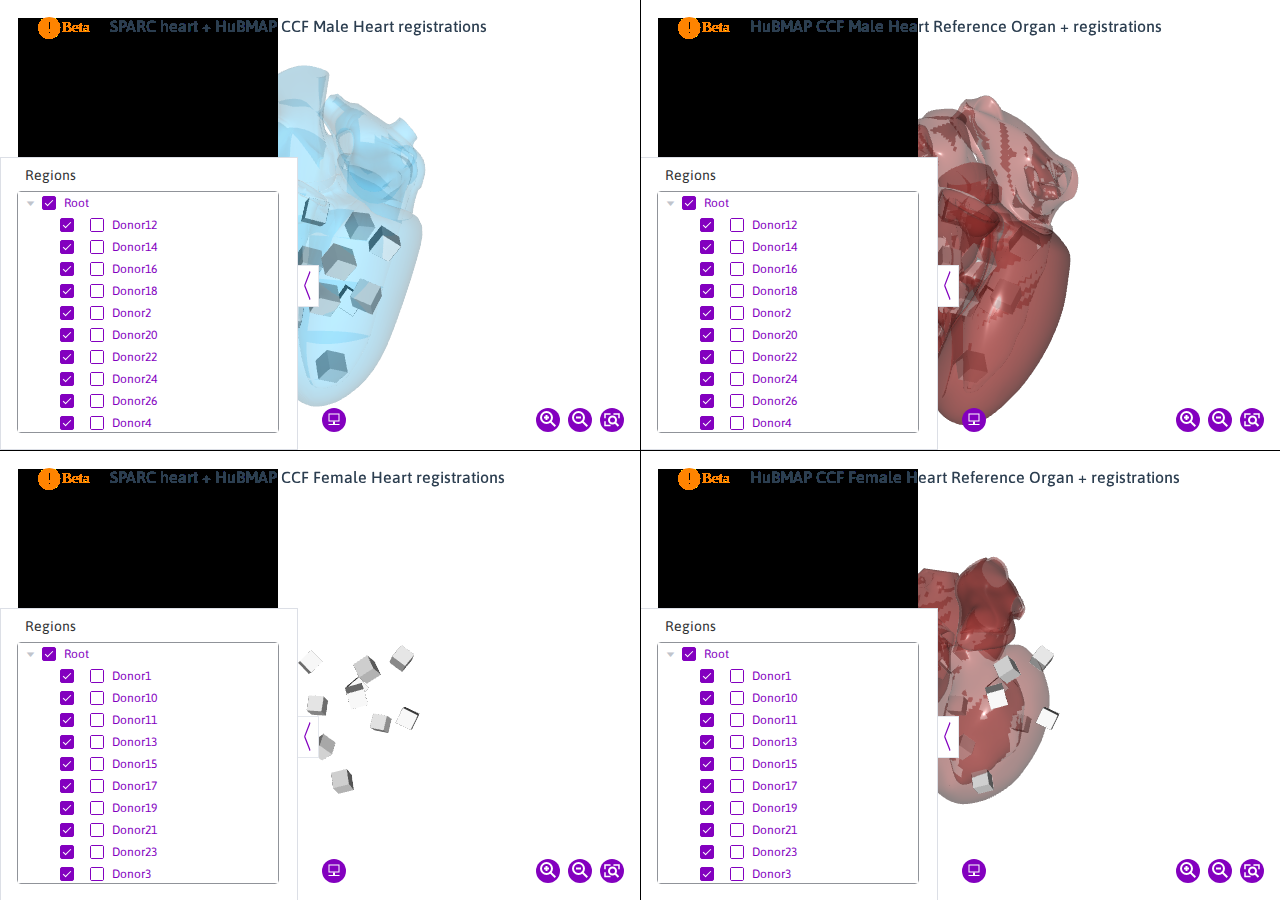
==== commit e8db5354: "Update scaffold viewer build" ====
--- a/scaffold-viewer-demo/index.html
+++ b/scaffold-viewer-demo/index.html
@@ -8,7 +8,7 @@
   <title>CCF-SPARC Pilot -- HuBMAP CCF Tissue Block registrations mapped to SPARC scaffold registrations</title>
   <link href="css/app.79a2d7ca.css" rel="preload" as="style">
   <link href="css/chunk-vendors.4224a44b.css" rel="preload" as="style">
-  <link href="js/app.f79fb418.js" rel="preload" as="script">
+  <link href="js/app.0f1ba4b3.js" rel="preload" as="script">
   <link href="js/chunk-vendors.e2a6d10a.js" rel="preload" as="script">
   <link href="css/chunk-vendors.4224a44b.css" rel="stylesheet">
   <link href="css/app.79a2d7ca.css" rel="stylesheet">
@@ -17,7 +17,7 @@
 <body>
   <div id="app"></div>
   <script src="js/chunk-vendors.e2a6d10a.js"></script>
-  <script src="js/app.f79fb418.js"></script>
+  <script src="js/app.0f1ba4b3.js"></script>
 </body>
 
 </html>
